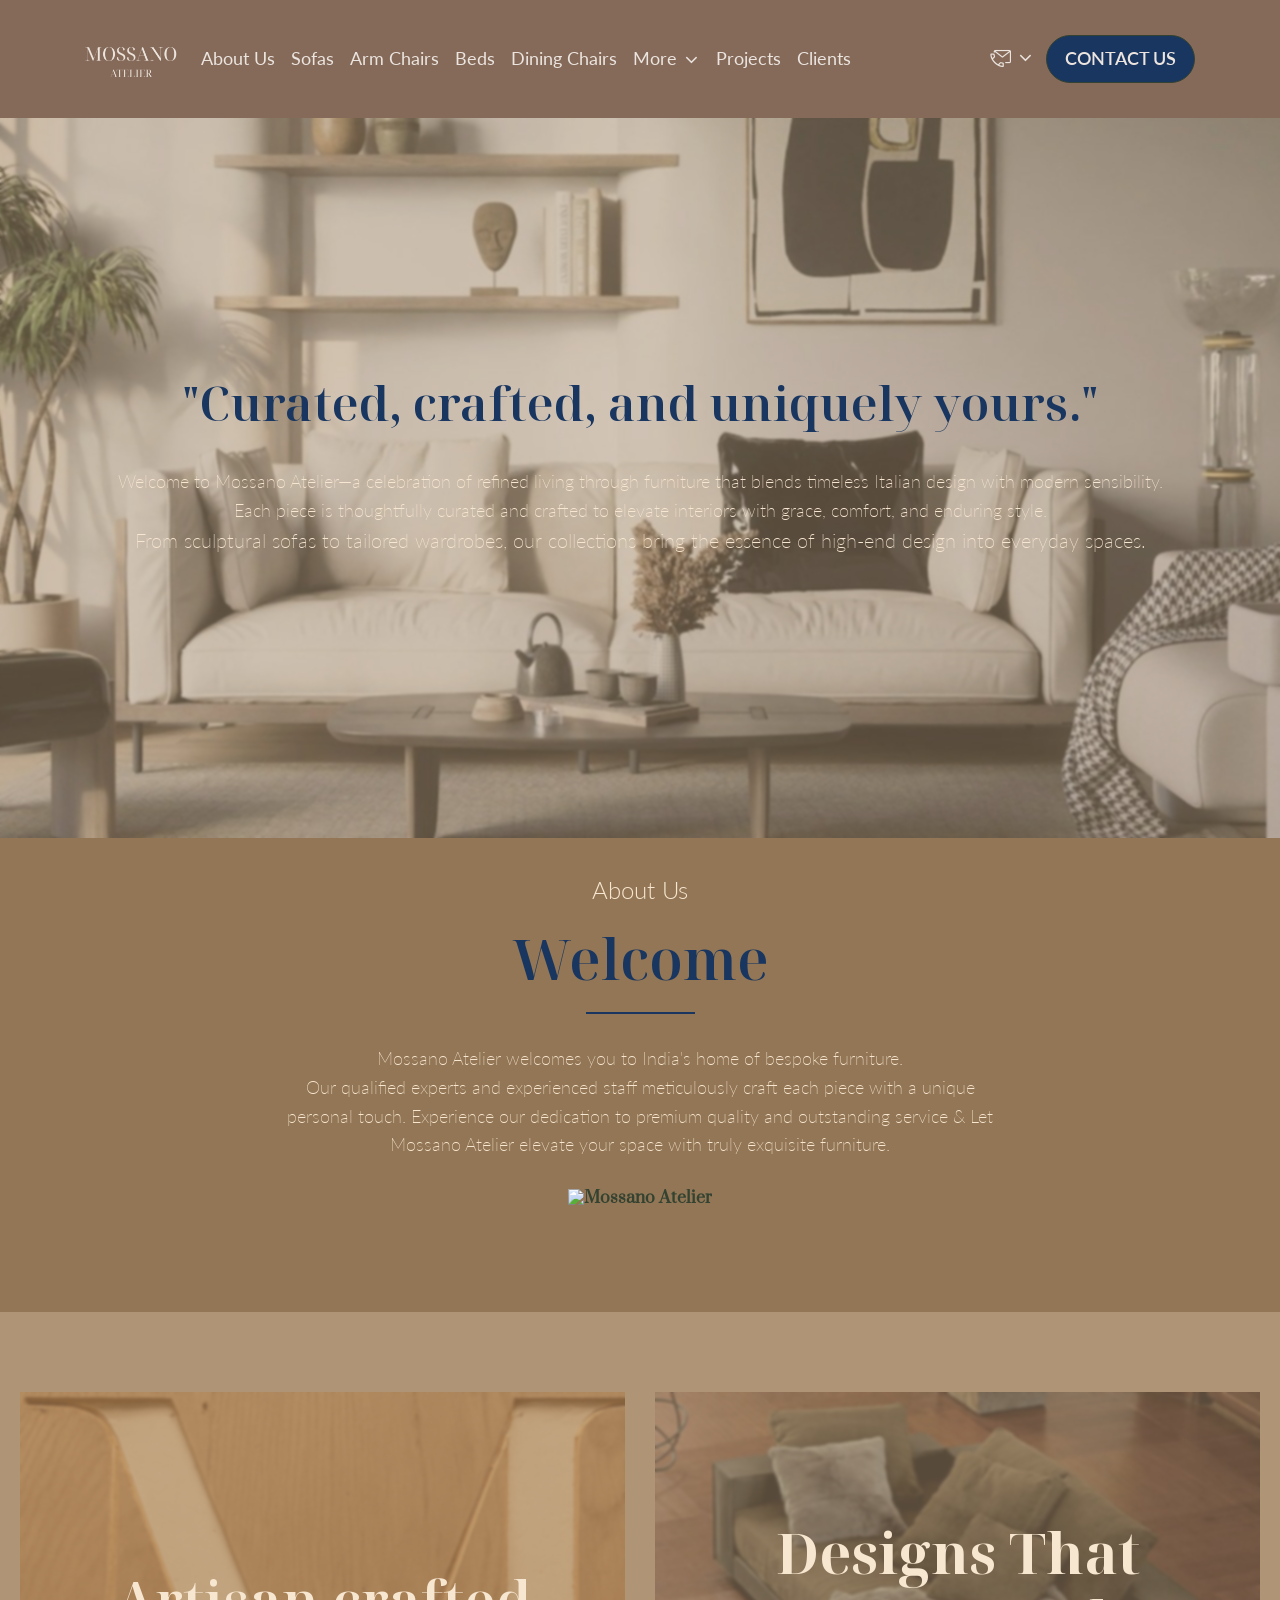
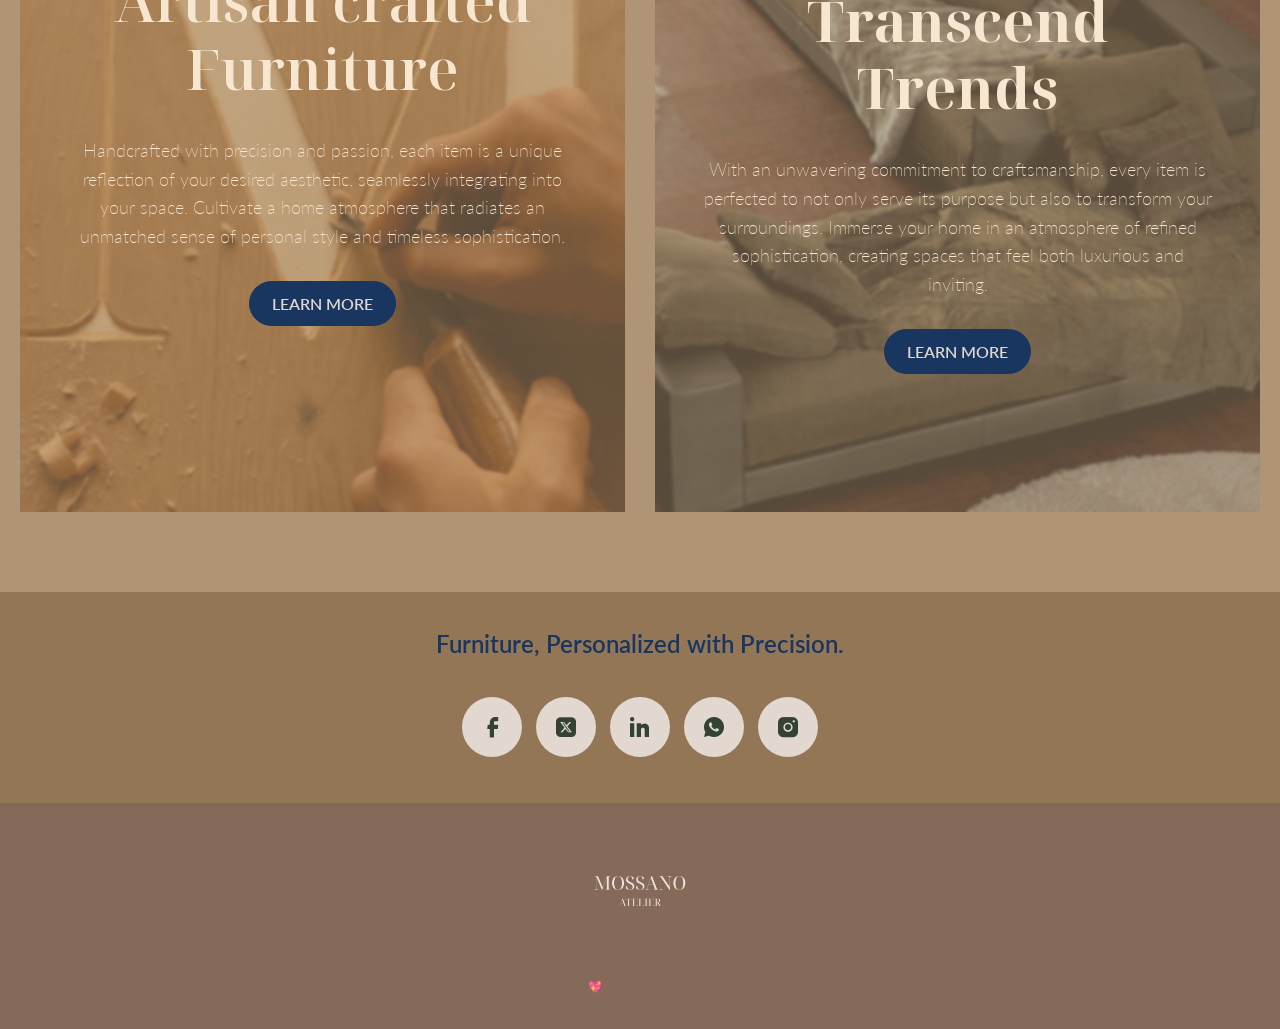
==== index.html @ 557a449b "first commit" ====
<!DOCTYPE html>
<html lang="en" class="kmb-nuxt-site-html kmb-site-html"><head><meta charset="utf-8"><meta name="viewport" content="width=device-width, initial-scale=1"><title>Home</title><link rel="preconnect" href="https://fonts.googleapis.com"><link rel="preconnect" href="https://fonts.gstatic.com" crossorigin=""><link rel="stylesheet" href="https://fonts.googleapis.com/css2?family=Prata&display=swap"><link rel="stylesheet" href="https://fonts.googleapis.com/css2?family=Lato:ital,wght@0,300;0,400;0,700;1,300;1,400;1,700&display=swap"><link rel="stylesheet" href="https://fonts.googleapis.com/css2?family=Noto+Serif+Display:wght@100;200;300;400;500;600;700;800;900&display=swap"><link rel="stylesheet" href="https://fonts.googleapis.com/css2?family=Shippori+Mincho:wght@400;500;600;700;800&display=swap"><style type="text/css" id="site-root-css">:root{
--bodyBg: #AF9475;
--bodyColor: #334231;
--bodyFontFamily: 'Lato', sans-serif;
--bodyFontSize: 16px;
--bodyFontWeight: 600;
--bodyFontStyle: normal;
--bodyLineHeight: 1.2;
--bodyTextTransform: inherit;
--bodyTextLetterSpacing: inherit;
--primaryFont: 'Prata', serif;
--secondaryFont: 'Lato', sans-serif;
--NotoSerifDisplay: 'Noto Serif Display', serif;;
--ShipporiMincho: 'Shippori Mincho', serif;;--pageContainer: 1150px;
--primaryColor: #AF9475;
--secondaryColor: #AF9475;
--accentColor: #334231;
--mutedColor: #334231;
--fifthColor: #C5AA8B;
--sixthColor: #F9FCFF;
--seventhColor: #213D53;
--whiteColor: #ffffff;
--blackColor: #000000;
--transparentColor: transparent;
--primaryBorder: 1px solid #AF9475;
--secondaryBorder: 1px solid #AF9475;
--accentBorder: 1px solid #334231;
--borderRadius: 0;
--headerBg: #856a59ff;
--headerColor: #ebe4dfff;
--headerHoverColor: #ebe4dfff;
--headerActiveColor: #3a4d63ff;
--headerFontFamily: 'Lato', sans-serif;
--headerFontSize: 18px;
--headerFontWeight: 400;
--headerFontStyle: normal;
--headerLineHeight: 1.2;
--headerTextTransform: inherit;
--headerStickyBg: #AF9475;
--headerStickyColor: #334231;
--headerStickyOpacityPercentage: 0;
--headerStickyBlur: 0;
--backToTopColor: #AF9475;
--backToTopBg: #334231;
--backToTopBorderColor: #334231;
--footerBg: #856a59ff;
--footerColor: #856a59ff;
--footerFontFamily: 'Lato', sans-serif;
--footerFontSize: 16px;
--footerFontWeight: 400;
--footerFontStyle: normal;
--footerLineHeight: 1.2;
--footerTextTransform: inherit;
--headlineH1Color: #334231;
--headlineH1FontFamily: 'Prata', serif;
--headlineH1FontSize: 56px;
--headlineH1FontWeight: 600;
--headlineH1FontStyle: normal;
--headlineH1LineHeight: 1.2;
--headlineH1TextTransform: inherit;
--headlineH1TextDecoration: inherit;
--headlineH1LineVisible: block;
--headlineH1LineBg: #334231;
--headlineH2Color: #334231;
--headlineH2FontFamily: 'Prata', serif;
--headlineH2FontSize: 40px;
--headlineH2FontWeight: 600;
--headlineH2FontStyle: normal;
--headlineH2LineHeight: 1.2;
--headlineH2TextTransform: inherit;
--headlineH2TextDecoration: inherit;
--subTitleH3Color: #334231;
--subTitleH3FontFamily: 'Lato', sans-serif;
--subTitleH3FontSize: 24px;
--subTitleH3FontWeight: 300;
--subTitleH3FontStyle: normal;
--subTitleH3LineHeight: 1.2;
--subTitleH3TextTransform: capitalize;
--subTitleH3TextDecoration: inherit;
--subTitleH4Color: #334231;
--subTitleH4FontFamily: 'Lato', sans-serif;
--subTitleH4FontSize: 24px;
--subTitleH4FontWeight: 600;
--subTitleH4FontStyle: normal;
--subTitleH4LineHeight: 1.2;
--subTitleH4TextTransform: inherit;
--subTitleH4TextDecoration: inherit;
--bodyText1Color: #334231;
--bodyText1FontFamily: 'Lato', sans-serif;
--bodyText1FontSize: 20px;
--bodyText1FontWeight: 400;
--bodyText1FontStyle: normal;
--bodyText1LineHeight: 1.6;
--bodyText1TextTransform: inherit;
--bodyText1TextDecoration: inherit;
--bodyText2Color: #334231;
--bodyText2FontFamily: 'Lato', sans-serif;
--bodyText2FontSize: 18px;
--bodyText2FontWeight: 200;
--bodyText2FontStyle: normal;
--bodyText2LineHeight: 1.6;
--bodyText2TextTransform: inherit;
--bodyText2TextDecoration: inherit;
--bodyText3Color: #334231;
--bodyText3FontFamily: 'Lato', sans-serif;
--bodyText3FontSize: 16px;
--bodyText3FontWeight: 200;
--bodyText3FontStyle: normal;
--bodyText3LineHeight: 1.6;
--bodyText3TextTransform: inherit;
--bodyText3TextDecoration: inherit;
--overline1Color: #334231;
--overline1FontFamily: 'Lato', sans-serif;
--overline1FontSize: 16px;
--overline1FontWeight: 600;
--overline1FontStyle: normal;
--overline1LineHeight: 1.2;
--overline1TextTransform: uppercase;
--overline1TextDecoration: inherit;
--overline2Color: #334231;
--overline2FontFamily: 'Lato', sans-serif;
--overline2FontSize: 14px;
--overline2FontWeight: 700;
--overline2FontStyle: normal;
--overline2LineHeight: 1.2;
--overline2TextTransform: uppercase;
--overline2TextDecoration: inherit;
--caption1Color: #334231;
--caption1FontFamily: 'Lato', sans-serif;
--caption1FontSize: 18px;
--caption1FontWeight: 700;
--caption1FontStyle: normal;
--caption1LineHeight: 1.2;
--caption1TextTransform: inherit;
--caption1TextDecoration: inherit;
--caption2Color: #334231;
--caption2FontFamily: 'Lato', sans-serif;
--caption2FontSize: 18px;
--caption2FontWeight: 400;
--caption2FontStyle: normal;
--caption2LineHeight: 1.2;
--caption2TextTransform: inherit;
--caption2TextDecoration: line-through;
--caption3Color: #334231;
--caption3FontFamily: 'Lato', sans-serif;
--caption3FontSize: 12px;
--caption3FontWeight: 400;
--caption3FontStyle: normal;
--caption3LineHeight: 1.2;
--caption3TextTransform: inherit;
--caption3TextDecoration: inherit;
--fieldLabelColor: #334231;
--fieldLabelFontFamily: 'Lato', sans-serif;
--fieldLabelFontSize: 16px;
--fieldLabelFontWeight: 600;
--fieldLabelFontStyle: normal;
--fieldLabelLineHeight: 1.2;
--fieldLabelTextTransform: inherit;
--fieldLabelTextDecoration: inherit;
--inputFieldColor: #000000;
--inputFieldBg: #ffffff;
--inputFieldBorderColor: #F9FCFF;
--inputFieldFocusBorderColor: #F9FCFF;
--inputFieldFontFamily: 'Lato', sans-serif;
--inputFieldFontSize: 16px;
--inputFieldFontWeight: 200;
--inputFieldFontStyle: normal;
--inputFieldLineHeight: 1.2;
--inputFieldTextTransform: inherit;
--inputFieldTextDecoration: inherit;
--btnFontFamily: 'Lato', sans-serif;
--btnFontSize: 18px;
--btnFontWeight: 600;
--btnFontStyle: normal;
--btnTextTransform: uppercase;
--btnTextDecoration: none;
--btnBg: #AF9475;
--btnHoverBg: #AF9475;
--btnColor: #334231;
--btnHoverColor: #334231;
--btnBorderColor: #AF9475;
--btnHoverBorderColor: #AF9475;
--btnBorderRadius: 30px;
--btnBorderWidth: 1px;
--btnBorderStyle: solid;
--btnPrimaryBg: #334231;
--btnPrimaryHoverBg: #334231;
--btnPrimaryColor: #AF9475;
--btnPrimaryHoverColor: #AF9475;
--btnPrimaryBorderColor: #334231;
--btnPrimaryHoverBorderColor: #334231;
--btnPrimaryDisabledBg: #334231;
--btnPrimaryDisabledColor: #334231;
--btnSecondaryBg: #AF9475;
--btnSecondaryHoverBg: #AF9475;
--btnSecondaryColor: #334231;
--btnSecondaryHoverColor: #AF9475;
--btnSecondaryBorderColor: #334231;
--btnSecondaryHoverBorderColor: #334231;
--btnLinkColor: #334231;
--btnLinkHoverColor: #334231;
--btnLinkTextDecoration: underline;
--btnLinkLabelIcon: "e91f";
--imageBorderRadius: 0px;
--gridItemBorderRadius: 0px;
--accordionBg: #AF9475;
--accordionColor: #334231;
--accordionBorderColor: #AF9475;
--accordionHeadBg: #AF9475;
--accordionHeadColor: #334231;
--miniBannerBg: #C5AA8B;
--miniBannerBorderColor: #C5AA8B;
--cardsBg: #C5AA8B;
--cardsBorderColor: #C5AA8B;
--tabBg: #C5AA8B;
--tabColor: #334231;
--tabHoverBg: #334231;
--tabHoverColor: #AF9475;
--tabActiveBg: #334231;
--tabActiveColor: #AF9475;
--tabFontFamily: 'Lato', sans-serif;
--tabFontSize: 16px;
--tabFontWeight: 400;
--tabActiveFontWeight: 400;
--tabFontStyle: normal;
--tabTextTransform: inherit;
--tabTextDecoration: inherit;
--overlayBg: rgba(175,148,117, 0.5);
--overlayColor: #334231;
--imageBackdropFilter: 1px;
--sliderNavColor: #ffffff;
--sliderNavBg: #334231;
--sliderIndicatorsBg: #334231;
--sliderIndicatorsColor: #AF9475;
--widgetTintBackgroundColor: #927655;
--storeBodyBg: #ffffff;
--storeBodyColor: #000000;
--storeBtnPrimaryBg: #000000;
--storeBtnPrimaryHoverBg: #000000;
--storeBtnPrimaryColor: #ffffff;
--storeBtnPrimaryHoverColor: #ffffff;
--storeBtnPrimaryBorderColor: #000000;
--storeBtnPrimaryHoverBorderColor: #000000;
--storeBtnPrimaryDisabledBg: #AF9475;
--storeBtnPrimaryDisabledColor: #334231;
--storeBtnSecondaryBg: #ffffff;
--storeBtnSecondaryHoverBg: #ffffff;
--storeBtnSecondaryColor: #000000;
--storeBtnSecondaryHoverColor: #000000;
--storeBtnSecondaryBorderColor: #000000;
--storeBtnSecondaryHoverBorderColor: #000000;
--storeBtnSecondaryDisabledBg: #ffffff;
--storeBtnSecondaryDisabledColor: #334231;
--blogBodyBg: #ffffff;
--blogBodyColor: #000000;
--blogBtnPrimaryBg: #000000;
--blogBtnPrimaryHoverBg: #000000;
--blogBtnPrimaryColor: #ffffff;
--blogBtnPrimaryHoverColor: #ffffff;
--blogBtnPrimaryBorderColor: #000000;
--blogBtnPrimaryHoverBorderColor: #000000;
--blogBtnPrimaryDisabledBg: #AF9475;
--blogBtnPrimaryDisabledColor: #334231;
--blogBtnSecondaryBg: #ffffff;
--blogBtnSecondaryHoverBg: #ffffff;
--blogBtnSecondaryColor: #000000;
--blogBtnSecondaryHoverColor: #000000;
--blogBtnSecondaryBorderColor: #000000;
--blogBtnSecondaryHoverBorderColor: #000000;
--blogBtnSecondaryDisabledBg: #ffffff;
--blogBtnSecondaryDisabledColor: #334231;
--headerBorderRadius: 0px;
--headerPaddingTop: 14px;
--headerPaddingBottom: 14px;
--headerShadowX: 0px;
--headerShadowY: 0px;
--headerShadowBlur: 0px;
--headerShadowColor: transparent;
--headerBorderTop: 0px;
--headerBorderBottom: 0px;
--headerBorderLeft: 0px;
--headerBorderRight: 0px;
--headerBorderColor: transparent;
--tableRowBg: #AF9475;
--tableOddRowBg: #856a59ff;
}</style><link rel="stylesheet" href="assets/css/style.css"><link rel="preload" as="style" href="https://fonts.googleapis.com/css2?family=Prata&display=swap"><link rel="preload" as="style" href="https://fonts.googleapis.com/css2?family=Lato:ital,wght@0,300;0,400;0,700;1,300;1,400;1,700&display=swap"><link rel="preload" as="style" href="https://fonts.googleapis.com/css2?family=Noto+Serif+Display:wght@100;200;300;400;500;600;700;800;900&display=swap"><link rel="preload" as="style" href="https://fonts.googleapis.com/css2?family=Shippori+Mincho:wght@400;500;600;700;800&display=swap"><link rel="prefetch" as="image" type="image/svg+xml" href="/_nuxt/kmb-site-icons.CvUmEJwD.svg"><meta name="description" content="Site description"><link rel="canonical" href="https://mossanoatelier.com"><link rel="icon" type="image/svg+xml" href="assets/images/Screenshot_2025-07-23_at_2.00.58_PM_343f9.png"><script type="application/ld+json" data-hid="home-jsonld">{"@context":"https://schema.org","@type":"LocalBusiness","name":"Mossano Atelier ","url":"https://mossanoatelier.com","logo":"https://mossanoatelier.com/img/x-176/y-207/w-729/h-713/u/100747/468740/Mossano_Marmo_&_Atelier_Logo_1_2db91.png","address":{"@type":"PostalAddress","streetAddress":"India"},"contactPoint":{"@type":"ContactPoint","telephone":"+91 961-917-6132"}}</script><meta property="og:type" content="website"><meta property="og:title" content="Home"><meta property="og:locale" content="en_Us"><meta property="og:url" content="https://mossanoatelier.com"><meta property="og:image" content="/img/x-0/y-0/w-926/h-926/ww-128/wh-128/q-100/f-webp/fitp-centre/u/100747/468740/Screenshot_2025-07-23_at_2.00.58_PM_343f9.png"><meta property="og:image:width" content="165"><meta property="og:image:height" content="90"><meta name="twitter:card" content="website"><meta name="twitter:title" content="Home"><meta name="twitter:url" content="https://mossanoatelier.com"><meta name="twitter:image" content="/img/x-0/y-0/w-926/h-926/ww-128/wh-128/q-100/f-webp/fitp-centre/u/100747/468740/Screenshot_2025-07-23_at_2.00.58_PM_343f9.png"><meta name="theme-color" content="#AF9475"></head><body class="kmb-site-body kmb-template-default kmb-site-default-language-en-us kmb-site-image-filter-id-1 kmb-site-image-filter-name-normal kmb-site-page-animation" id="kmb-site-layout"><div id="__nuxt"><!--[--><header id="kmb-header" style="--header-overlap-top:0px;--kmb-menu-extras-width:206px;" class="kmb-site-header kmb-horizontal-header-menu kmb-header-align-left kmb-horizontal-left-header-menu kmb-horizontal-header-align-left-menu kmb-site-header-structure-type-v1 kmb-site-header-container-wide kmb-site-header-has-menu-extras kmb-site-header-menu-extras-has-button kmb-site-header-menu-extras-has-contacts kmb-site-header-hidden-menu-extras"><div id="kmb-site-header-container" class="kmb-site-header-container kmb-widget-container"><div class="kmb-header-row kmb-header-text"><div class="kmb-site-logo kmb-site-header-logo"><a aria-current="page" href="index.html" class="router-link-active router-link-exact-active kmb-logo-link kmb-logo-type-1 kmb-logo-shape-type-rectangular kmb-logo-size-type-large kmb-header-logo-link"><img src="assets/images/Mossano_Marmo___Atelier_Logo_1_2db91.png" class="kmb-site-logo-img kmb-widget-image-item-no-rounded" alt="Mossano Atelier "></a></div><div class="kmb-header-menu kmb-horizontal-menu kmb-header-text kmb-site-default-dir flex flex-1 kmb-header-align-left-menu justify-start kmb-dropdown-menu"><button class="kmb-navbar-toggles" type="button" aria-label="toggle"><span class="kmb-nav-icons"></span></button><!----><div class="kmb-horizontal-menu-navbar-collapse"><nav class="kmb-horizontal-navbar-collapse-menu flex"><ul class="kmb-main-menu kmb-main-xl-menu"><!--[--><li class="kmb-menu-item kmb-menu-item-level-0 kmb-menu-item-type-page kmb-menu-page-id-2638519" data-menu-item-key="1242448835318160"><a href="about-us.html" class="kmb-menu-item-link">About Us</a><!----></li><!----><!----><li class="kmb-menu-item kmb-menu-item-level-0 kmb-menu-item-type-page kmb-menu-page-id-2638522" data-menu-item-key="2471586197523045"><a href="dining-table.html" class="kmb-menu-item-link">Sofas</a><!----></li><li class="kmb-menu-item kmb-menu-item-level-0 kmb-menu-item-type-page kmb-menu-page-id-2638536" data-menu-item-key="8900815882159508"><a href="arm-chairs.html" class="kmb-menu-item-link">Arm Chairs</a><!----></li><li class="kmb-menu-item kmb-menu-item-level-0 kmb-menu-item-type-page kmb-menu-page-id-2638537" data-menu-item-key="1600323925108024"><a href="beds.html" class="kmb-menu-item-link">Beds</a><!----></li><li class="kmb-menu-item kmb-menu-item-level-0 kmb-menu-item-type-page kmb-menu-page-id-2638660" data-menu-item-key="2696310559050517"><a href="dining-table-1.html" class="kmb-menu-item-link">Dining Chairs</a><!----></li><li class="kmb-menu-item kmb-menu-item-level-0 kmb-menu-item-type-page kmb-menu-page-id kmb-menu-item-has-children" data-menu-item-key="520892729471840"><span class="kmb-menu-item-more cursor-pointer whitespace-no-wrap">More</span><!--[--><span class="kmb-menu-item-sub-menu-arrow kmb-site-icon-angle-down inline-block"></span><ul class="kmb-sub-menu kmb-sub-menu-level-1"><!--[--><li class="kmb-menu-item kmb-menu-item-level-1 kmb-menu-item-type-page kmb-menu-page-id-2646318" data-menu-item-key="8353957707500222"><a href="wallpanels.html" class="kmb-menu-item-link">Wall Panels</a><!----></li><li class="kmb-menu-item kmb-menu-item-level-1 kmb-menu-item-type-page kmb-menu-page-id-2638892" data-menu-item-key="3610172419928674"><a href="wardrobe.html" class="kmb-menu-item-link">Wardrobe</a><!----></li><li class="kmb-menu-item kmb-menu-item-level-1 kmb-menu-item-type-page kmb-menu-page-id-2642916" data-menu-item-key="3856075728182575"><a href="kitchen.html" class="kmb-menu-item-link">Kitchen</a><!----></li><!--]--></ul><!--]--></li><li class="kmb-menu-item kmb-menu-item-level-0 kmb-menu-item-type-page kmb-menu-page-id-2653439" data-menu-item-key="103026050812581"><a href="projects.html" class="kmb-menu-item-link">Projects</a><!----></li><li class="kmb-menu-item kmb-menu-item-level-0 kmb-menu-item-type-page kmb-menu-page-id-2656964" data-menu-item-key="1623471942234062"><a href="our-team.html" class="kmb-menu-item-link">Clients</a><!----></li><!--]--><!----></ul></nav></div></div><div class="kmb-header-menu-extras kmb-header-main-menu-extras"><ul class="kmb-site-header-menu-extras kmb-menu-extras"><!----><!----><!----><li class="kmb-extras-item kmb-extras-item-has-sub-menu kmb-extras-contact-item"><span class="kmb-extras-item-icon kmb-extras-contact-item-icon"><i class="kmb-site-icon-contacts"></i><i class="kmb-site-icon-angle-down inline-block ml-2"></i></span><ul class="kmb-extras-item-menu kmb-extras-contacts-list kmb-site-default-dir"><!--[--><li class="kmb-extras-contacts-list-item kmb-extras-contacts-list-phones-item flex mb-6"><span class="kmb-extras-inner-contact-item-icon"><i class="kmb-site-icon-phone-o"></i></span><ul class="kmb-extras-inner-conatcts-list kmb-extras-phones-list mx-2"><!--[--><li class="kmb-extras-inner-contact-item kmb-phone-item mb-4"><a href="tel:+91 961-917-6132" class="kmb-extras-item-value inline-block">+91 961-917-6132</a><!----></li><!--]--></ul></li><li class="kmb-extras-contacts-list-item kmb-extras-contacts-list-emails-item flex mb-6"><span class="kmb-extras-inner-contact-item-icon"><i class="kmb-site-icon-email-o"></i></span><ul class="kmb-extras-inner-conatcts-list kmb-extras-emails-list mx-2"><!--[--><li class="kmb-extras-inner-contact-item kmb-phone-item mb-4"><a href="/cdn-cgi/l/email-protection#264f484049664b49555547484941544953560845494b" class="kmb-extras-item-value inline-block"><span class="__cf_email__" data-cfemail="573e393138173a38242436393830253822277934383a">[email&#160;protected]</span></a><!----></li><!----><!--]--></ul></li><!----><!--]--></ul></li><li class="kmb-extras-item kmb-extras-button-item"><a href="#" class="kmb-widget-btn kmb-widget-primary-btn kmb-header-extras-btn kmb-header-extras-contacts-btn" style="--custom-btn-color:#ebe4dfff;--custom-btn-background:#193660ff;"><!--[--><!----><!----><span class="kmb-widget-btn-label">Contact us</span><!----><!--]--></a></li></ul></div></div></div></header><main id="main-content" class="kmb-site-page"><!--[--><!--[--><div></div><!--[--><!--nuxt-delay-hydration-component--><!--[--><div class="kmb-site-page-content kmb-site-page-id-2638518 kmb-site-page-type-id-1 kmb-site-page-type-home" data-page-template-type="1" data-testid="page-template-type-1"><!--[--><div class="kmb-page-widget kmb-site-widget-has-background-color kmb-site-widget-has-secondary-bg banner banner-type-t1 banner-t1-v1" style="padding-top:0px;padding-bottom:0px;--widget-bg:#856a59ff;--widget-secondary-bg:#C5AA8B;background:linear-gradient(#856a59ff), #FFFFFF;" id="BannerSettingsT1V1_15953268295941"><!----><!--[--><div class="kmb-widget-container-fluid"><div class="kmb-widget-content text-center"><div class="kmb-widget-bg-image-item kmb-parallax-wrapper relative kmb-widget-banner-item kmb-widget-hidden-bg-image kmb-widget-bg-image-with-overlay kmb-widget-bg-image-with-blur bg-center w-full kmb-widget-bg-image-group-with-bg-overlay" style="min-height:720px;"><div class="kmb-widget-bg-image" data-height="720"><img data-nuxt-img="" srcset="assets/images/cmhstev2o8bhbsn4y09o6ip7g_cdf84.jpg 1x" onerror="this.setAttribute('data-error', 1)" alt="Mossano Atelier " loading="lazy" style="transform:translate3d(0, 0%, 0) scale(1.2 );will-change:transform;" class="kmb-bg-widget-image-item kmb-widget-bg-parallax-image" data-width="1900" data-height="720" src="assets/images/cmhstev2o8bhbsn4y09o6ip7g_cdf84.jpg"></div><div class="kmb-widget-bg-image-content"><!--[--><div class="kmb-widget-overlay kmb-widget-bg-image-overlay-content"><div class="kmb-widget-overlay-content flex items-center"><!--[--><!--[--><div class="kmb-widget-container kmb-banner-widget-item-container"><div class="kmb-widget-banner-content kmb-widget-banner-content-bg py-6 md_py-10 md_px-6 w-full relative z-10"><div class="kmb-widget-aligment-wrap"><!--[--><!--[--><h1 class="kmb-widget-rich-text kmb-widget-title kmb-widget-title-h1 kmb-widget-title-no-divider kmb-banner-title" data-max-chars="150"><span class="kmb-live-tag-label kmb-rich-text-paragraph" dir=""><span class="kmb-color-tag-label kmb-rich-text" style="color: #193660; font-size: 48px; font-family: var(--NotoSerifDisplay)" data-text-size="48px" data-text-family="var(--NotoSerifDisplay)">"Curated, crafted, and uniquely yours."</span></span></h1><div class="kmb-widget-rich-text kmb-widget-description kmb-widget-text-body2 kmb-banner-description" data-max-chars="1200"><p class="kmb-live-tag-label kmb-rich-text-paragraph" dir=""><span class="kmb-color-tag-label" style="color: #F7E6D0">Welcome to Mossano Atelier—a celebration of refined living through furniture that blends timeless Italian design with modern sensibility. Each piece is thoughtfully curated and crafted to elevate interiors with grace, comfort, and enduring style.</span></p><p class="kmb-live-tag-label kmb-rich-text-paragraph" dir=""><span class="kmb-color-tag-label kmb-rich-text" style="color: #F7E6D0; font-size: 20px" data-text-size="20px">From sculptural sofas to tailored wardrobes, our collections bring the essence of high-end design into everyday spaces.</span></p></div><!----><!--]--><!--]--></div></div></div><!--]--><!--]--></div></div><!--]--></div></div></div></div><!--]--></div><div class="kmb-page-widget kmb-site-widget-has-color kmb-site-widget-has-background-color kmb-site-widget-has-secondary-bg about-us about-us-t1 about-us-t1-v12" style="padding-top:38px;padding-bottom:38px;--widget-bg:#856a59ff;--widget-title-color:#193660ff;--widget-description-color:#193660ff;--widget-sub-title-color:#193660ff;--widget-divider-color:#193660ff;--widget-secondary-bg:#C5AA8B;background:linear-gradient(#856a59ff), #FFFFFF;" id="AboutUsSettingsT1V12_3919245370011"><!----><!--[--><div class="relative kmb-widget-container"><!--[--><div class="kmb-widget-content"><div class="kmb-md-widget-container kmb-sm-widget-col-group"><div class="kmb-widget-aligment-wrap kmb-widget-center-aligment kmb-widget-default-info"><!--[--><!--[--><div class="kmb-widget-titles-info kmb-widget-lg-divider text-center"><h3 class="kmb-widget-rich-text kmb-widget-sub-title" data-max-chars="150"><span class="kmb-live-tag-label kmb-rich-text-paragraph" dir=""><span class="kmb-color-tag-label kmb-rich-text" style="color: rgb(247, 230, 208); font-family: var(--secondaryFont)" data-text-family="var(--secondaryFont)">About us</span></span></h3><h2 class="kmb-widget-rich-text kmb-widget-title kmb-widget-title-h1" data-max-chars="150"><span class="kmb-live-tag-label kmb-rich-text-paragraph" dir=""><span class="kmb-color-tag-label kmb-rich-text" style="color: #193660; font-family: var(--NotoSerifDisplay)" data-text-family="var(--NotoSerifDisplay)">Welcome</span></span></h2><div class="kmb-widget-rich-text kmb-widget-description kmb-widget-text-body2 text-center" data-max-chars="2000"><p class="kmb-live-tag-label kmb-rich-text-paragraph" dir=""><span class="kmb-color-tag-label kmb-rich-text" style="color: rgb(247, 230, 208); font-family: var(--Lato)" data-text-family="var(--Lato)">Mossano Atelier welcomes you to India's home of bespoke furniture.</span></p><p class="kmb-live-tag-label kmb-rich-text-paragraph" dir=""><span class="kmb-color-tag-label kmb-rich-text" style="color: rgb(247, 230, 208); font-family: var(--Lato)" data-text-family="var(--Lato)">Our qualified experts and experienced staff meticulously craft each piece with a unique personal touch. Experience our dedication to premium quality and outstanding service &amp; Let Mossano Atelier elevate your space with truly exquisite furniture.</span></p></div></div><!----><!--]--><!--]--></div></div><div class="w-full flex justify-center kmb-widget-col-group"><div data-width="1110" class="kmb-widget-image kmb-hs-image-h-auto kmb-hs-image-center"><img width="1110" height="421" data-nuxt-img="" onerror="this.setAttribute('data-error', 1)" loading="lazy" alt="Mossano Atelier " data-width="1110" data-height="421" class="kmb-widget-image-item kmb-widget-type-image" style="max-width:1110px;max-height:421px;" src="https://mossanoatelier.com/img/x--1/y-265/w-1913/h-725/ww-1110/wh-421/q-100/f-webp/fitp-centre/u/100747/468740/Roster.ZAR_pdf_2cb81.png"></div></div><!----></div><!--]--></div><!--]--></div><div class="kmb-page-widget kmb-site-widget-has-color kmb-site-widget-has-background-color kmb-site-widget-has-secondary-bg banner banner-t2 banner-t2-v16" style="padding-top:0px;padding-bottom:0px;--widget-bg:#856a59ff;--widget-title-color:#193660ff;--widget-description-color:#193660ff;--widget-sub-title-color:#193660ff;--widget-divider-color:#193660ff;--widget-secondary-bg:#C5AA8B;background:linear-gradient(#856a59ff), #FFFFFF;" id="BannerSettingsT2V16_6179095460471"><!----><!--[--><div class="relative kmb-widget-container-fluid kmb-widget-container-fluid-frame"><!--[--><div class="kmb-widget-content kmb-widget-full-content-center text-center md_py-20 py-8"><div class="kmb-widget-row"><!--[--><div class="md_w-1-2 w-full kmb-widget-col"><div class="kmb-widget-bg-image-item kmb-widget-hidden-bg-image kmb-widget-bg-image-with-overlay kmb-widget-bg-image-with-blur kmb-widget-image-item-default-rounded kmb-widget-banner-item kmb-widget-bg-image-group-with-bg-overlay h-full"><div class="kmb-widget-bg-image-content"><div class="kmb-widget-bg-image" style="background-image:url(&quot;assets/images/ChatGPT_Image_Jul_23__2025__02_31_59_PM_8a422.png&quot;);min-height:720px;" data-height="720"><!--[--><div class="kmb-widget-overlay kmb-widget-bg-image-overlay-content"><div class="kmb-widget-overlay-content flex items-center"><!--[--><!--[--><div class="kmb-widget-banner-content-item kmb-banner-widget-item-container flex items-center flex-wrap flex-col justify-center bg-center w-full"><div class="kmb-md-widget-container"><div class="kmb-widget-banner-content kmb-widget-banner-content-bg py-6 md_py-10 md_px-6 w-full relative z-10"><div class="kmb-widget-aligment-wrap"><!--[--><!--[--><h2 class="kmb-widget-rich-text kmb-widget-title kmb-widget-title-h1 kmb-widget-title-no-divider kmb-banner-title" data-max-chars="150"><span class="kmb-live-tag-label kmb-rich-text-paragraph" dir=""><span class="kmb-color-tag-label kmb-rich-text" style="color: rgb(247, 230, 208); font-family: var(--NotoSerifDisplay)" data-text-family="var(--NotoSerifDisplay)">Artisan crafted Furniture</span></span></h2><div class="kmb-widget-rich-text kmb-widget-description kmb-widget-text-body2 kmb-banner-description" data-max-chars="1200"><p class="kmb-live-tag-label kmb-rich-text-paragraph" dir=""><span class="kmb-color-tag-label" style="color: #F7E6D0">Handcrafted with precision and passion, each item is a unique reflection of your desired aesthetic, seamlessly integrating into your space. Cultivate a home atmosphere that radiates an unmatched sense of personal style and timeless sophistication.</span></p></div><div class="kmb-widget-btn-group kmb-widget-btn-group-center"><!--[--><!--[--><a href="d-AboutUs.html" class="kmb-widget-btn kmb-widget-primary-btn" style="--custom-btn-border-color:#193660ff;--custom-btn-color:#e2d8d0ff;--custom-hover-btn-border-color:#193660ff;--custom-hover-btn-background:#193660ff;--custom-btn-background:#193660ff;"><!--[--><!----><!----><span class="kmb-widget-btn-label">Learn More</span><!----><!--]--></a><!----><!--]--><!--]--></div><!--]--><!--]--></div></div></div></div><!--]--><!--]--></div></div><!--]--></div></div></div></div><div class="md_w-1-2 w-full kmb-widget-col"><div class="kmb-widget-bg-image-item kmb-widget-hidden-bg-image kmb-widget-bg-image-with-overlay kmb-widget-bg-image-with-blur kmb-widget-image-item-default-rounded kmb-widget-banner-item kmb-widget-bg-image-group-with-bg-overlay h-full"><div class="kmb-widget-bg-image-content"><div class="kmb-widget-bg-image" style="background-image:url(&quot;assets/images/you-and-me_e860b.jpg&quot;);min-height:720px;" data-height="720"><!--[--><div class="kmb-widget-overlay kmb-widget-bg-image-overlay-content"><div class="kmb-widget-overlay-content flex items-center"><!--[--><!--[--><div class="kmb-widget-banner-content-item kmb-banner-widget-item-container flex items-center flex-wrap flex-col justify-center bg-center w-full"><div class="kmb-md-widget-container"><div class="kmb-widget-banner-content kmb-widget-banner-content-bg py-6 md_py-10 md_px-6 w-full relative z-10"><div class="kmb-widget-aligment-wrap"><!--[--><!--[--><h2 class="kmb-widget-rich-text kmb-widget-title kmb-widget-title-h1 kmb-widget-title-no-divider kmb-banner-title" data-max-chars="150"><span class="kmb-live-tag-label kmb-rich-text-paragraph" dir=""><span class="kmb-color-tag-label kmb-rich-text" style="color: #F7E6D0; font-family: var(--NotoSerifDisplay)" data-text-family="var(--NotoSerifDisplay)"><strong>Designs That Transcend Trends</strong></span></span></h2><div class="kmb-widget-rich-text kmb-widget-description kmb-widget-text-body2 kmb-banner-description" data-max-chars="1200"><p class="kmb-live-tag-label kmb-rich-text-paragraph" dir=""><span class="kmb-color-tag-label" style="color: #F7E6D0">With an unwavering commitment to craftsmanship, every item is perfected to not only serve its purpose but also to transform your surroundings. Immerse your home in an atmosphere of refined sophistication, creating spaces that feel both luxurious and inviting.</span></p></div><div class="kmb-widget-btn-group kmb-widget-btn-group-center"><!--[--><!--[--><a href="d-AboutUs.html" class="kmb-widget-btn kmb-widget-primary-btn" style="--custom-btn-border-color:#193660ff;--custom-btn-color:#e2d8d0ff;--custom-hover-btn-border-color:#193660ff;--custom-hover-btn-background:#193660ff;--custom-btn-background:#193660ff;"><!--[--><!----><!----><span class="kmb-widget-btn-label">Learn More</span><!----><!--]--></a><!----><!--]--><!--]--></div><!--]--><!--]--></div></div></div></div><!--]--><!--]--></div></div><!--]--></div></div></div></div><!--]--></div></div><!--]--></div><!--]--></div><div class="kmb-page-widget kmb-site-widget-has-color kmb-site-widget-has-background-color kmb-site-widget-has-secondary-bg banner banner-t8 banner-t8-v2" style="padding-top:38px;padding-bottom:38px;--widget-bg:#856a59ff;--widget-title-color:#193660ff;--widget-description-color:#193660ff;--widget-sub-title-color:#193660ff;--widget-divider-color:#193660ff;--widget-secondary-bg:#e2d8d0ff;background:linear-gradient(#856a59ff), #FFFFFF;" id="BannerSettingsT8V2_6719743457221"><!----><!--[--><div class="kmb-widget-container"><div class="kmb-widget-content"><!--[--><div class="text-center kmb-widget-col-group"><h2 class="kmb-widget-rich-text kmb-widget-title-h4" data-max-chars="150"><span class="kmb-live-tag-label kmb-rich-text-paragraph" dir=""><span class="kmb-color-tag-label" style="color: #193660">Furniture, Personalized with Precision.</span></span></h2></div><div class="text-center"><ul class="kmb-site-base-social-links kmb-banner-post-share-actions-list kmb-md-widget-row justify-center"><!--[--><li class="kmb-site-base-social-link-item kmb-md-widget-col my-2"><a href="https://facebook.com" target="_blank" title="Facebook" aria-label="Facebook" class="kmb-site-base-social-link-item-url kmb-share-icon-wrap"><i class="kmb-site-base-social-link-item-icon kmb-icon-facebook kmb-site-icon-facebook"></i><!----></a></li><li class="kmb-site-base-social-link-item kmb-md-widget-col my-2"><a href="https://x.com" target="_blank" title="X" aria-label="X" class="kmb-site-base-social-link-item-url kmb-share-icon-wrap"><i class="kmb-site-base-social-link-item-icon kmb-icon-twitter kmb-site-icon-twitter"></i><!----></a></li><li class="kmb-site-base-social-link-item kmb-md-widget-col my-2"><a href="https://linkedin.com" target="_blank" title="LinkedIn" aria-label="LinkedIn" class="kmb-site-base-social-link-item-url kmb-share-icon-wrap"><i class="kmb-site-base-social-link-item-icon kmb-icon-linkedin kmb-site-icon-linkedin"></i><!----></a></li><li class="kmb-site-base-social-link-item kmb-md-widget-col my-2"><a href="https://whatsapp.com" target="_blank" title="WhatsApp" aria-label="WhatsApp" class="kmb-site-base-social-link-item-url kmb-share-icon-wrap"><i class="kmb-site-base-social-link-item-icon kmb-icon-whatsapp kmb-site-icon-whatsapp"></i><!----></a></li><li class="kmb-site-base-social-link-item kmb-md-widget-col my-2"><a href="https://www.instagram.com/mossano.atelier?utm_source=ig_web_button_share_sheet&igsh=OHQ1MTZ5YnI5amdk" target="_blank" title="Instagram" aria-label="Instagram" class="kmb-site-base-social-link-item-url kmb-share-icon-wrap"><i class="kmb-site-base-social-link-item-icon kmb-icon-instagram kmb-site-icon-instagram"></i><!----></a></li><!--]--></ul></div><!--]--></div></div><!--]--></div><!--]--></div><!--]--><!--]--><!--]--><!--]--></main><footer class="kmb-site-footer relative kmb-footer-category-type-1 kmb-footer-variation-type-2"><div class="kmb-site-footer-content kmb-site-widget kmb-widget-text-body2"><div class="kmb-widget-container"><div class="kmb-widget-row kmb-footer-widget-row justify-between"><!--[--><div class="lg_w-1-3 md_w-1-3 sm_w-1-2 w-full kmb-widget-col kmb-footer-column kmb-footer-logo-column center"><div class="kmb-site-logo kmb-site-footer-logo footer-logo"><a aria-current="page" href="index.html" class="router-link-active router-link-exact-active kmb-logo-link kmb-logo-type-1 kmb-logo-shape-type-rectangular kmb-logo-size-type-large kmb-footer-logo-link"><img src="assets/images/Mossano_Marmo___Atelier_Logo_1_2db91.png" class="kmb-site-logo-img kmb-widget-image-item-no-rounded" alt="Mossano Atelier "></a></div><!----><!----></div><div class="kmb-footer-bottom w-full left" hascopyright="false" hassocialnetworks="false"><span class="kmb-widget-rich-text footer-copyright kmb-widget-text-caption3" data-max-chars="120">Created with 💖 by Hocoos <a href="https://hocoos.com/" target="_blank"> AI Website Builder</a></span></div><!--]--></div></div></div></footer><!----><!----><!----><!----><span></span><!----><!----><!----><!----><!--]--></div><div id="teleports"></div><script>window.__NUXT__={};window.__NUXT__.config={public:{isProduction:true,buildVersion:"4fd3919d",editorUrl:"https://magic.hocoos.com",googleMapsKey:"AIzaSyBJ7aCUI4mf_-cX0CnDkwe8vU3L_evdW9M",staticFilesUrlPrefix:"https://img1.hocoos.com",loggerTokenTtl:60,paymentStripeApiPublicKey:"pk_live_51I8jkVEbAYI9fSs2gUDGuvhsTOvzBegOWitjb2cHeHQBEKVxyYj03BxpzlZ3PRXrvWJpA1Ufa2aMdMxMUVNBL9XZ00bvVsVUOL",prometheus:{verbose:true,healthCheck:true,prometheusPath:"/metrics",healthCheckPath:"/health",disableRequestInterceptor:false},i18n:{baseUrl:"",defaultLocale:"en-us",rootRedirect:"",redirectStatusCode:302,skipSettingLocaleOnNavigate:false,locales:[{name:"English",code:"en-us",language:"en-US"},{name:"Spanish",code:"es-es",language:"es-ES"},{name:"Ukrainian",code:"uk-ua",language:"uk-UA"},{name:"Portuguese",code:"pt-pt",language:"pt-PT",iconCode:"pt"},{name:"Portuguese (Brazil)",code:"pt-br",language:"pt-BR",iconCode:"br"},{name:"Hebrew - Israel",code:"he-il",language:"he-IL",iconCode:"il",dir:"rtl"},{name:"Chinese Traditional",code:"zh-hant",language:"zh-HANT",iconCode:"zh"},{name:"Chinese Simplified",code:"zh-hans",language:"zh-HANS",iconCode:"zh"},{name:"Japanese",code:"ja-jp",language:"ja-JP",iconCode:"jp"},{name:"Korean",code:"ko-kr",language:"ko-KR",iconCode:"kr"},{name:"German",code:"de-de",language:"de-DE",iconCode:"de"},{name:"Italian",code:"it-it",language:"it-IT",iconCode:"it"},{name:"French",code:"fr-fr",language:"fr-FR",iconCode:"fr"},{name:"Polish",code:"pl-pl",language:"pl-PL",iconCode:"pl"}],detectBrowserLanguage:false,experimental:{localeDetector:"",typedPages:true,typedOptionsAndMessages:false,alternateLinkCanonicalQueries:true,devCache:false,cacheLifetime:"",stripMessagesPayload:false,preload:false,strictSeo:false,nitroContextDetection:true,httpCacheDuration:10},domainLocales:{"en-us":{domain:""},"es-es":{domain:""},"uk-ua":{domain:""},"pt-pt":{domain:""},"pt-br":{domain:""},"he-il":{domain:""},"zh-hant":{domain:""},"zh-hans":{domain:""},"ja-jp":{domain:""},"ko-kr":{domain:""},"de-de":{domain:""},"it-it":{domain:""},"fr-fr":{domain:""},"pl-pl":{domain:""}}}},app:{baseURL:"/",buildId:"a673a72b-22c0-4b3b-8269-68493ea300d7",buildAssetsDir:"/_nuxt/",cdnURL:""}}</script><script type="application/json" data-nuxt-data="nuxt-app" data-ssr="true" id="__NUXT_DATA__">[["ShallowReactive",1],{"data":2,"state":221,"once":256,"_errors":257,"serverRendered":19,"path":259,"pinia":260},["ShallowReactive",3],{"page-468740-1":4},{"id":5,"name":6,"slug":7,"widgets":8,"pageType":17,"pageTemplateType":17,"isDeleted":36,"siteId":219,"seoSettings":220},2638518,"Home","home",[9,63,105,194],{"key":10,"name":11,"type":12,"settings":13,"isEnabled":19,"isHiddenOnMobile":36,"isEnabledTextAnimation":36,"isGeneric":36},15953268295941,"Banner/t1/v1",2,{"key":14,"image":15,"title":24,"subtitle":30,"imageStyle":35,"widgetType":37,"description":38,"primaryButton":42,"widgetCategory":51,"secondaryButton":52,"widgetVariation":60,"widgetTopPadding":61,"isEnabledAnimation":19,"widgetBottomPadding":61,"widgetContainerType":50,"widgetBackgroundColor":62,"isEnabledParallaxEffect":19},6305508203391,{"key":16,"type":17,"imageUrl":18,"isEnabled":19,"description":20},4745371085641,1,"/img/x-0/y-550/w-1920/h-727/q-100/f-webp/fitp-centre/u/100747/468740/cmhstev2o8bhbsn4y09o6ip7g_cdf84.jpg",true,{"lczText":21,"maxChars":23,"isEnabled":19},{"lczKey":22},"cmcu5kz6e02076d0xxhazn0icmqlk",1200,{"tag":25,"lczText":26,"maxChars":29,"isEnabled":19},"h2",{"lczKey":27,"lczValue":28},"lcz_cmcu5kvdr6b0usn4zx6ki272j","\u003Cspan class=\"kmb-live-tag-label kmb-rich-text-paragraph\" dir=\"\" style=\"\">\u003Cspan class=\"kmb-color-tag-label kmb-rich-text\" style=\"color: #193660; font-size: 48px; font-family: var(--NotoSerifDisplay)\" data-text-size=\"48px\" data-text-family=\"var(--NotoSerifDisplay)\">\"Curated, crafted, and uniquely yours.\"\u003C/span>\u003C/span>",150,{"tag":31,"lczText":32,"maxChars":29,"isEnabled":19},"h3",{"lczKey":33,"lczValue":34},"lcz_cmcu5kvdr6b12sn4z2gpe9ndt","Crafted Exclusively for Your Home",{"isUserChange":36},false,"BannerSettingsT1",{"lczText":39,"maxChars":23,"isEnabled":19,"isTextAnimationEnabled":36},{"lczKey":40,"lczValue":41},"lcz_cmcu5kvdr6b1asn4zjanvqagz","\u003Cp class=\"kmb-live-tag-label kmb-rich-text-paragraph\" dir=\"\" style=\"\">\u003Cspan class=\"kmb-color-tag-label\" style=\"color: #F7E6D0\">Welcome to Mossano Atelier—a celebration of refined living through furniture that blends timeless Italian design with modern sensibility. Each piece is thoughtfully curated and crafted to elevate interiors with grace, comfort, and enduring style.\u003C/span>\u003C/p>\u003Cp class=\"kmb-live-tag-label kmb-rich-text-paragraph\" dir=\"\" style=\"\">\u003Cspan class=\"kmb-color-tag-label kmb-rich-text\" style=\"color: #F7E6D0; font-size: 20px\" data-text-size=\"20px\">From sculptural sofas to tailored wardrobes, our collections bring the essence of high-end design into everyday spaces.\u003C/span>\u003C/p>",{"page":43,"type":17,"style":44,"lczText":47,"urlType":17,"isEnabled":36,"labelType":17,"contactType":50,"elementType":12,"isEnabledIcon":36,"isTargetBlank":36,"defaultLinkingPageType":50},{"linkType":17},{"color":45,"backgroundColor":46},"#ebe4dfff","#193660ff",{"lczKey":48,"lczValue":49},"lcz_clfqslgxc83wi014zr8z2chlv","Learn More",3,"BannerSettings",{"page":53,"type":17,"style":54,"lczText":56,"urlType":17,"isEnabled":36,"labelType":17,"contactType":50,"elementType":50,"isEnabledIcon":36,"isTargetBlank":36,"defaultLinkingPageType":59},{"linkType":17},{"color":45,"borderColor":55,"backgroundColor":46},"#3a4d63ff",{"lczKey":57,"lczValue":58},"lcz_clfqslgxc83wk014z1vamtxdv","Shop Now",9,"BannerSettingsT1V1",0,"#856a59ff",{"key":64,"name":65,"type":17,"settings":66,"isEnabled":19,"isHiddenOnMobile":36,"isEnabledTextAnimation":36,"isGeneric":36},3919245370011,"AboutUs/t1/v12",{"key":67,"image":68,"title":76,"subtitle":80,"widgetType":84,"description":85,"primaryButton":90,"widgetCategory":95,"secondaryButton":96,"widgetTextColor":46,"widgetVariation":101,"isEnabledDivider":102,"widgetTopPadding":103,"isEnabledAnimation":19,"contentAligmentType":12,"widgetBottomPadding":104,"widgetContainerType":12,"widgetBackgroundColor":62},5760988338251,{"key":69,"type":17,"imageUrl":70,"imageLink":71,"isEnabled":19,"description":73},3408875305551,"/img/x--1/y-265/w-1913/h-725/u/100747/468740/Roster.ZAR_pdf_2cb81.png",{"page":72,"type":17,"urlType":17,"isTargetBlank":36},{"linkType":17},{"lczText":74,"maxChars":23,"isEnabled":19},{"lczKey":75},"cmcu5ld3m003s5itma6j7auu40m7m",{"tag":25,"lczText":77,"maxChars":29,"isEnabled":19},{"lczKey":78,"lczValue":79},"lcz_clfqslgxc83um014zwua6aap8","\u003Cspan class=\"kmb-live-tag-label kmb-rich-text-paragraph\" dir=\"\" style=\"\">\u003Cspan class=\"kmb-color-tag-label kmb-rich-text\" style=\"color: #193660; font-family: var(--NotoSerifDisplay)\" data-text-family=\"var(--NotoSerifDisplay)\">Welcome\u003C/span>\u003C/span>",{"tag":31,"lczText":81,"maxChars":29,"isEnabled":19},{"lczKey":82,"lczValue":83},"lcz_clfqslgxc83uo014zcs0s1cpo","\u003Cspan class=\"kmb-live-tag-label kmb-rich-text-paragraph\" dir=\"\" style=\"\">\u003Cspan class=\"kmb-color-tag-label kmb-rich-text\" style=\"color: rgb(247, 230, 208); font-family: var(--secondaryFont)\" data-text-family=\"var(--secondaryFont)\">About us\u003C/span>\u003C/span>","AboutUsSettingsT1",{"lczText":86,"maxChars":89,"isEnabled":19,"isTextAnimationEnabled":36},{"lczKey":87,"lczValue":88},"cmcu5ld3m0042r2rw99uj25njild2","\u003Cp class=\"kmb-live-tag-label kmb-rich-text-paragraph\" dir=\"\" style=\"\">\u003Cspan class=\"kmb-color-tag-label kmb-rich-text\" style=\"color: rgb(247, 230, 208); font-family: var(--Lato)\" data-text-family=\"var(--Lato)\">Mossano Atelier welcomes you to India's home of bespoke furniture.\u003C/span>\u003C/p>\u003Cp class=\"kmb-live-tag-label kmb-rich-text-paragraph\" dir=\"\" style=\"\">\u003Cspan class=\"kmb-color-tag-label kmb-rich-text\" style=\"color: rgb(247, 230, 208); font-family: var(--Lato)\" data-text-family=\"var(--Lato)\">Our qualified experts and experienced staff meticulously craft each piece with a unique personal touch. Experience our dedication to premium quality and outstanding service &amp; Let Mossano Atelier elevate your space with truly exquisite furniture.\u003C/span>\u003C/p>",2000,{"page":91,"type":17,"style":92,"lczText":93,"urlType":17,"isEnabled":36,"labelType":17,"contactType":50,"elementType":12,"isEnabledIcon":36,"isTargetBlank":36,"defaultLinkingPageType":17},{"linkType":17},{},{"lczKey":94,"lczValue":49},"lcz_clfqslgxc83vc014zdff0o3f2","AboutUsSettings",{"page":97,"type":17,"style":98,"lczText":99,"urlType":17,"isEnabled":36,"labelType":17,"contactType":50,"elementType":50,"isEnabledIcon":36,"isTargetBlank":36,"defaultLinkingPageType":17},{"linkType":17},{},{"lczKey":100,"lczValue":58},"lcz_clfqslgxc83vy014ztx4em3oa","AboutUsSettingsT1V12",{"isEnabled":19},"38",38,{"key":106,"name":107,"type":12,"settings":108,"isEnabled":19,"isHiddenOnMobile":36,"isGeneric":36},6179095460471,"Banner/t2/v16",{"key":109,"image":110,"items":117,"title":173,"subtitle":177,"imageStyle":181,"widgetType":182,"description":183,"widgetCategory":51,"widgetTextColor":46,"widgetVariation":187,"widgetTopPadding":188,"isEnabledAnimation":19,"widgetBottomPadding":188,"widgetContainerType":50,"widgetBackgroundColor":62,"multiEnableWidgetElements":189,"widgetCoverBackgroundColor":193},7108931512661,{"key":111,"type":17,"imageLink":112,"isEnabled":19,"description":114},1938330147771,{"page":113,"type":17,"urlType":17,"isTargetBlank":36},{"linkType":17},{"lczText":115,"maxChars":23,"isEnabled":19},{"lczKey":116},"cmcu5kz6f024fi0ykg2x1yo2s9and",[118,144],{"key":119,"image":120,"title":126,"subtitle":129,"imageStyle":131,"widgetType":37,"description":132,"primaryButton":135,"widgetCategory":51,"secondaryButton":140,"widgetTopPadding":61,"isEnabledAnimation":19,"widgetBottomPadding":61,"widgetContainerType":12},1908620140471,{"key":121,"type":17,"imageUrl":122,"isEnabled":19,"description":123},12989778400891,"/img/x-0/y-331/w-1024/h-846/u/100747/468740/ChatGPT_Image_Jul_23,_2025,_02_31_59_PM_8a422.png",{"lczText":124,"maxChars":23,"isEnabled":19},{"lczKey":125},"cmcu5kz6f024l0t5hfc8bk8ude2le",{"tag":25,"lczText":127,"maxChars":29,"isEnabled":19},{"lczKey":27,"lczValue":128},"\u003Cspan class=\"kmb-live-tag-label kmb-rich-text-paragraph\" dir=\"\" style=\"\">\u003Cspan class=\"kmb-color-tag-label kmb-rich-text\" style=\"color: rgb(247, 230, 208); font-family: var(--NotoSerifDisplay)\" data-text-family=\"var(--NotoSerifDisplay)\">Artisan crafted Furniture\u003C/span>\u003C/span>",{"tag":31,"lczText":130,"maxChars":29,"isEnabled":19},{"lczKey":33,"lczValue":34},{"isUserChange":36},{"lczText":133,"maxChars":23,"isEnabled":19,"isTextAnimationEnabled":36},{"lczKey":40,"lczValue":134},"\u003Cp class=\"kmb-live-tag-label kmb-rich-text-paragraph\" dir=\"\" style=\"\">\u003Cspan class=\"kmb-color-tag-label\" style=\"color: #F7E6D0\">Handcrafted with precision and passion, each item is a unique reflection of your desired aesthetic, seamlessly integrating into your space. Cultivate a home atmosphere that radiates an unmatched sense of personal style and timeless sophistication.\u003C/span>\u003C/p>",{"page":136,"type":17,"style":137,"lczText":139,"urlType":17,"isEnabled":19,"labelType":17,"contactType":50,"elementType":12,"isEnabledIcon":36,"isTargetBlank":36,"defaultLinkingPageType":50},{"linkType":17},{"color":138,"borderColor":46,"backgroundColor":46,"hoverBorderColor":46,"hoverBackgroundColor":46},"#e2d8d0ff",{"lczKey":48,"lczValue":49},{"page":141,"type":17,"style":142,"lczText":143,"urlType":17,"isEnabled":19,"labelType":17,"contactType":50,"elementType":50,"isEnabledIcon":36,"isTargetBlank":36,"defaultLinkingPageType":17},{"linkType":17},{},{"lczKey":57,"lczValue":58},{"key":145,"image":146,"title":152,"subtitle":156,"imageStyle":160,"widgetType":37,"description":161,"primaryButton":165,"widgetCategory":51,"secondaryButton":169,"widgetTopPadding":61,"isEnabledAnimation":19,"widgetBottomPadding":61,"widgetContainerType":12},10605604643371,{"key":147,"type":17,"imageUrl":148,"isEnabled":19,"description":149},6511037482961,"/img/x-0/y-17/w-950/h-785/u/100747/468740/you-and-me_e860b.jpg",{"lczText":150,"maxChars":23,"isEnabled":19},{"lczKey":151},"cmcu5kz6f024wcqs82xw1s1gwz0qj",{"tag":25,"lczText":153,"maxChars":29,"isEnabled":19},{"lczKey":154,"lczValue":155},"lcz_cmcu5kvdr6b0wsn4zlxjrlnn0","\u003Cspan class=\"kmb-live-tag-label kmb-rich-text-paragraph\" dir=\"\" style=\"\">\u003Cspan class=\"kmb-color-tag-label kmb-rich-text\" style=\"color: #F7E6D0; font-family: var(--NotoSerifDisplay)\" data-text-family=\"var(--NotoSerifDisplay)\">\u003Cstrong>Designs That Transcend Trends\u003C/strong>\u003C/span>\u003C/span>",{"tag":31,"lczText":157,"maxChars":29,"isEnabled":19},{"lczKey":158,"lczValue":159},"lcz_cmcu5kvdr6b14sn4zqs99c3g0","Furnish Your Home with Sophistication",{"isUserChange":36},{"lczText":162,"maxChars":23,"isEnabled":19,"isTextAnimationEnabled":36},{"lczKey":163,"lczValue":164},"lcz_cmcu5kvdr6b1csn4zbht3uvhf","\u003Cp class=\"kmb-live-tag-label kmb-rich-text-paragraph\" dir=\"\" style=\"\">\u003Cspan class=\"kmb-color-tag-label\" style=\"color: #F7E6D0\">With an unwavering commitment to craftsmanship, every item is perfected to not only serve its purpose but also to transform your surroundings. Immerse your home in an atmosphere of refined sophistication, creating spaces that feel both luxurious and inviting.\u003C/span>\u003C/p>",{"page":166,"type":17,"style":167,"lczText":168,"urlType":17,"isEnabled":19,"labelType":17,"contactType":50,"elementType":12,"isEnabledIcon":36,"isTargetBlank":36,"defaultLinkingPageType":50},{"linkType":17},{"color":138,"borderColor":46,"backgroundColor":46,"hoverBorderColor":46,"hoverBackgroundColor":46},{"lczKey":48,"lczValue":49},{"page":170,"type":17,"style":171,"lczText":172,"urlType":17,"isEnabled":19,"labelType":17,"contactType":50,"elementType":50,"isEnabledIcon":36,"isTargetBlank":36,"defaultLinkingPageType":17},{"linkType":17},{},{"lczKey":57,"lczValue":58},{"tag":25,"lczText":174,"maxChars":29,"isEnabled":19},{"lczKey":175,"lczValue":176},"cmcu5kz6f024hcdyxr7cl112l1bp5","Title",{"tag":31,"lczText":178,"maxChars":29,"isEnabled":19},{"lczKey":179,"lczValue":180},"cmcu5kz6f024j1g9jhusxq3oae769","SubTitle",{"isUserChange":19},"BannerSettingsT2",{"lczText":184,"maxChars":23,"isEnabled":19,"isTextAnimationEnabled":36},{"lczKey":185,"lczValue":186},"cmcu5kz6f024kgn5bihg6txf0r8wf","Nam at lectus urna duis convallis convallis tellus integer feugiat scelerisque.","BannerSettingsT2V16","0",{"title":190,"description":191,"primaryButton":192},{"isEnabled":19},{"isEnabled":19},{"isEnabled":19},"#6e5f53",{"key":195,"name":196,"type":12,"settings":197,"isEnabled":19,"isHiddenOnMobile":36,"isGeneric":36},6719743457221,"Banner/t8/v2",{"key":198,"title":199,"widgetType":202,"shareActions":203,"widgetCategory":51,"widgetTextColor":46,"widgetVariation":218,"widgetTopPadding":104,"isEnabledAnimation":19,"widgetBottomPadding":104,"widgetContainerType":12,"widgetBackgroundColor":62,"widgetSecondaryBgColor":138},11256632341121,{"tag":25,"lczText":200,"maxChars":29,"isEnabled":19},{"lczKey":27,"lczValue":201},"\u003Cspan class=\"kmb-live-tag-label kmb-rich-text-paragraph\" dir=\"\" style=\"\">\u003Cspan class=\"kmb-color-tag-label\" style=\"color: #193660\">Furniture, Personalized with Precision.\u003C/span>\u003C/span>","BannerSettingsT8",[204,206,208,211,214],{"url":205,"type":17},"https://facebook.com",{"url":207,"type":50},"https://x.com",{"url":209,"type":210},"https://linkedin.com",6,{"url":212,"type":213},"https://whatsapp.com",5,{"key":215,"url":216,"type":12,"communicationId":217},7748695491491,"https://www.instagram.com/mossano.atelier?utm_source=ig_web_button_share_sheet&igsh=OHQ1MTZ5YnI5amdk",368779,"BannerSettingsT8V2",468740,{"isIndex":19},["Reactive",222],{"$snuxt-delay-hydration-mode":223,"$si18n:cached-locale-configs":224,"$si18n:resolved-locale":254,"$suseFetch-page-468740-1":255},"manual",{"en-us":225,"es-es":227,"uk-ua":230,"pt-pt":232,"pt-br":234,"he-il":236,"zh-hant":238,"zh-hans":240,"ja-jp":242,"ko-kr":244,"de-de":246,"it-it":248,"fr-fr":250,"pl-pl":252},{"fallbacks":226,"cacheable":19},[],{"fallbacks":228,"cacheable":19},[229],"en-us",{"fallbacks":231,"cacheable":19},[229],{"fallbacks":233,"cacheable":19},[229],{"fallbacks":235,"cacheable":19},[229],{"fallbacks":237,"cacheable":19},[229],{"fallbacks":239,"cacheable":19},[229],{"fallbacks":241,"cacheable":19},[229],{"fallbacks":243,"cacheable":19},[229],{"fallbacks":245,"cacheable":19},[229],{"fallbacks":247,"cacheable":19},[229],{"fallbacks":249,"cacheable":19},[229],{"fallbacks":251,"cacheable":19},[229],{"fallbacks":253,"cacheable":19},[229],"",{"data":4},["Set"],["ShallowReactive",258],{"page-468740-1":-1},"/",["Reactive",261],{"main":262,"site":274,"page":795,"store":797},{"env":263,"userAgent":267,"userGeo":268,"rtl":36,"isMobile":36},{"BASE_URL":264,"API_URL":265,"DOMAIN":266},"https://mossanoatelier.com","https://mossanoatelier.com/api/","mossanoatelier.com","Mozilla/5.0 (compatible; SiteArchiver/1.0)",{"ip":269,"countryCode":270,"regionCode":271,"city":272,"postal":273},"35.229.63.205","US","SC","North Charleston","29415",{"siteId":219,"site":275},{"id":219,"title":276,"publishStatus":17,"userAuthId":277,"layoutSettings":278,"subscriptionPlan":12,"homePageSettings":305,"layoutType":17,"menuType":17,"alignMenuType":17,"menuItems":306,"headerSettings":413,"headerLogo":466,"footerSettings":471,"footerMenuItems":555,"footerLogo":556,"footerCopyright":558,"styles":559,"fonts":610,"isEnabledPageAnimation":19,"widgetTypingAnimation":61,"animationType":12,"linkButtonLabelType":12,"favicon":625,"imageFilterSetting":626,"domain":266,"enabledApps":628,"storeAppSettings":634,"bookingAppSettings":772,"blogAppSettings":773,"marketingIntegrationSettings":774,"paymentCountryCode":789,"paymentCurrencyCode":790,"isIndex":19,"isDeleted":36,"defaultLanguage":17,"defaultLanguageCode":229,"widgetSliderSettings":791,"settings":793},"Mossano Atelier ",100747,{"scrollUpSettings":279,"cookieBannerSettings":280},{"isEnabled":36,"shapeType":17,"viewType":17},{"isEnabled":36,"acceptButton":281,"rejectButton":286,"customizeButton":291,"savePreferencesButton":296,"description":301,"variationType":17,"transitionAnimationType":17,"modalTransitionAnimationType":17},{"lczText":282,"type":17,"labelType":17,"urlType":17,"contactType":17,"elementType":12,"popUp":61,"isTargetBlank":36,"isClosePopup":36,"isEnabled":19,"isEnabledIcon":36,"style":285},{"lczKey":283,"lczValue":284},"lcz_cmcu5krvy6a6asn4zo713yj6g","Accept all",{},{"lczText":287,"type":17,"labelType":17,"urlType":17,"contactType":17,"elementType":50,"popUp":61,"isTargetBlank":36,"isClosePopup":36,"isEnabled":19,"isEnabledIcon":36,"style":290},{"lczKey":288,"lczValue":289},"lcz_cmcu5krvy6a6bsn4zoph2hx4v","Reject all",{},{"lczText":292,"type":17,"labelType":17,"urlType":17,"contactType":17,"elementType":50,"popUp":61,"isTargetBlank":36,"isClosePopup":36,"isEnabled":19,"isEnabledIcon":36,"style":295},{"lczKey":293,"lczValue":294},"lcz_cmcu5krvy6a6csn4zrto5mgut","Customize",{},{"lczText":297,"type":17,"labelType":17,"urlType":17,"contactType":17,"elementType":12,"popUp":61,"isTargetBlank":36,"isClosePopup":36,"isEnabled":19,"isEnabledIcon":36,"style":300},{"lczKey":298,"lczValue":299},"lcz_cmcu5krvy6a6dsn4zpeetahu0","Save Preferences",{},{"lczText":302,"isEnabled":19,"maxChars":23,"isTextAnimationEnabled":36},{"lczKey":303,"lczValue":304},"lcz_cmcu5krvy6a69sn4zlb4fw555","We use cookies to ensure you get the best experience on our website. You can find out more about which cookies in \u003Ca href=\"/cookies-policy\">Cookies policy\u003C/a>",{"pageTemplateType":17},[307,315,324,334,342,350,358,366,396,404],{"key":308,"name":309,"pageId":312,"pageSlug":313,"linkType":17,"linkPageType":17,"pageType":50,"isEnabled":19,"isTargetBlank":36,"isMore":36,"children":314},1242448835318160,{"lczKey":310,"lczValue":311},"AboutUs","About Us",2638519,"about-us",[],{"key":316,"name":317,"pageId":320,"pageSlug":321,"linkType":50,"linkPageType":17,"pageType":59,"isEnabled":36,"isTargetBlank":36,"isMore":36,"anchorTarget":322,"children":323},505078226932755,{"lczKey":318,"lczValue":319},"ContactUs","Contact Us",2638521,"contact-us","ContactUsSettingsT4V1_14728149888831",[],{"key":325,"name":326,"pageId":329,"pageSlug":330,"linkType":17,"linkPageType":331,"pageType":332,"isEnabled":36,"isTargetBlank":36,"isMore":36,"children":333},7029962555650567,{"lczKey":327,"lczValue":328},"cmcu5l2lg031r1d2g653vp1ltatwr","Blog",155906,"blog",7,18,[],{"key":335,"name":336,"pageId":339,"pageSlug":340,"linkType":17,"linkPageType":17,"pageType":210,"isEnabled":19,"isTargetBlank":36,"isMore":36,"children":341},2471586197523045,{"lczKey":337,"lczValue":338},"cmcu5nsiv008818fxmhab8hwyim49","Sofas",2638522,"dining-table",[],{"key":343,"name":344,"pageId":347,"pageSlug":348,"linkType":17,"linkPageType":17,"pageType":210,"isEnabled":19,"isTargetBlank":36,"isMore":36,"children":349},8900815882159508,{"lczKey":345,"lczValue":346},"cmcu5tjdc0043ko65964ncu4c1pgz","Arm Chairs",2638536,"arm-chairs",[],{"key":351,"name":352,"pageId":355,"pageSlug":356,"linkType":17,"linkPageType":17,"pageType":210,"isEnabled":19,"isTargetBlank":36,"isMore":36,"children":357},1600323925108024,{"lczKey":353,"lczValue":354},"cmcu5u3mh005bntdarzldxbz79u1b","Beds",2638537,"beds",[],{"key":359,"name":360,"pageId":363,"pageSlug":364,"linkType":17,"linkPageType":17,"pageType":210,"isEnabled":19,"isTargetBlank":36,"isMore":36,"children":365},2696310559050517,{"lczKey":361,"lczValue":362},"cmcu8z6xp007cyb17fnx0g2vsbln7","Dining Chairs",2638660,"dining-table-1",[],{"key":367,"name":368,"pageId":61,"linkType":17,"linkPageType":61,"pageType":61,"isEnabled":19,"isTargetBlank":36,"isMore":19,"children":371},520892729471840,{"lczKey":369,"lczValue":370},"cmcuc1g4p046xrysjn8st90wctiiz","More",[372,380,388],{"key":373,"name":374,"pageId":377,"pageSlug":378,"linkType":17,"linkPageType":17,"pageType":210,"isEnabled":19,"isTargetBlank":36,"isMore":36,"children":379},8353957707500222,{"lczKey":375,"lczValue":376},"cmd2ojyo7002x7lzyc132w1vss3ht","Wall Panels",2646318,"wallpanels",[],{"key":381,"name":382,"pageId":385,"pageSlug":386,"linkType":17,"linkPageType":17,"pageType":210,"isEnabled":19,"isTargetBlank":36,"isMore":36,"children":387},3610172419928674,{"lczKey":383,"lczValue":384},"cmcuc1g4p046wjv7u6vqlbh0rqztk","Wardrobe",2638892,"wardrobe",[],{"key":389,"name":390,"pageId":393,"pageSlug":394,"linkType":17,"linkPageType":17,"pageType":210,"isEnabled":19,"isTargetBlank":36,"isMore":36,"children":395},3856075728182575,{"lczKey":391,"lczValue":392},"cmcytlojc01dzh7n3f61wej2065qj","Kitchen",2642916,"kitchen",[],{"key":397,"name":398,"pageId":401,"pageSlug":402,"linkType":17,"linkPageType":17,"pageType":210,"isEnabled":19,"isTargetBlank":36,"isMore":36,"children":403},103026050812581,{"lczKey":399,"lczValue":400},"cmdacrz4t0018ty3g95hwqvpkfqwk","Projects",2653439,"projects",[],{"key":405,"name":406,"pageId":409,"pageSlug":410,"linkType":17,"linkPageType":17,"pageType":411,"isEnabled":19,"isTargetBlank":36,"isMore":36,"children":412},1623471942234062,{"lczKey":407,"lczValue":408},"cmdeamvsl008qqkp8j2nfgw0k7aws","Clients",2656964,"our-team",4,[],{"enabledSettings":414,"shoppingCartType":17,"structureType":17,"menuAlignType":17,"menuAnimationType":17,"widgetContainerType":50,"phones":422,"emails":430,"socialNetworks":443,"locations":444,"search":453,"contactsOrder":454,"button":455,"isSticky":36,"scroll":461,"view":462,"shadow":464,"stroke":465},{"1":415,"2":416,"3":417,"4":418,"5":419,"6":420,"7":421},{"displayLabel":19,"isEnabled":19},{"displayLabel":19,"isEnabled":19},{"displayLabel":19,"isEnabled":19},{"displayLabel":19,"isEnabled":36},{"displayLabel":19,"isEnabled":19},{"displayLabel":19,"isEnabled":19},{"displayLabel":19,"isEnabled":19},[423],{"isLabelEnabled":36,"label":424,"description":426,"number":428,"value":428,"communicationId":429},{"lczKey":425},"lcz_cmcu5krvy6a65sn4zldgwmsur",{"lczKey":427},"lcz_cmcu5krvy6a66sn4zxb9h9uwy","+91 961-917-6132",370454,[431,438],{"isLabelEnabled":36,"label":432,"description":434,"address":436,"value":436,"communicationId":437},{"lczKey":433},"lcz_cmcu5krvy6a67sn4zi0z9lwhx",{"lczKey":435},"lcz_cmcu5krvy6a68sn4zr3sek066","info@mossanogroup.com",371251,{"isLabelEnabled":36,"label":439,"description":441},{"lczKey":440},"cmdctna3t00078or0zjh3did09277",{"lczKey":442},"cmdctna3t0008nxnydgwseyfz593r",[],[445],{"address":446,"isLabelEnabled":19,"label":447,"latLng":449,"value":446,"communicationId":452},"India",{"lczKey":448},"lcz_cmn8hgm8xn4i3sn4za0ejopj6",{"lat":450,"lng":451},49.834005,24.025994,364796,{},[50,12,213],{"lczText":456,"type":17,"labelType":17,"urlType":12,"contactType":17,"elementType":12,"page":459,"defaultLinkingPageType":17,"popUp":61,"isTargetBlank":36,"isClosePopup":36,"isEnabled":19,"isEnabledIcon":36,"style":460},{"lczKey":457,"lczValue":458},"lcz_2f770b7e-9148-494e-bd85-7c983fe4cd1f","Contact us",{"id":61,"linkType":17},{"color":45,"backgroundColor":46},{"isSticky":36,"isEnabledAnimation":19},{"isOverlap":36,"isStretch":36,"cornerRadius":61,"paddingTop":463,"paddingBottom":463},14,{"isEnabled":36,"opacity":61,"depth":61,"softness":61,"angle":61},{"isEnabled":36,"thickness":61,"positionType":17},{"type":17,"shapeType":12,"sizeType":50,"image":467,"name":470},{"key":468,"type":17,"isEnabled":19,"imageUrl":469},8363839986131,"/img/x-176/y-207/w-729/h-713/u/100747/468740/Mossano_Marmo_&_Atelier_Logo_1_2db91.png","Logo",{"structureType":12,"enabledSettings":472,"contacts":508,"socialNetworks":514,"showUsernameInFooterSocialNetworks":36,"newsletter":521,"policies":541,"workingTime":542,"backroundImage":553,"widgetContainerType":61},{"1":473,"2":477,"3":481,"4":485,"5":489,"6":493,"7":497,"8":500,"9":504},{"labelOverride":474,"isEnabled":19},{"lczKey":475,"lczValue":476},"lcz_c6324cb8-f006-4c66-a26d-c21d8fee59e9","Contact Info",{"labelOverride":478,"isEnabled":19},{"lczKey":479,"lczValue":480},"lcz_e23f0baa-a898-4508-bea3-aac334259014","Social Networks",{"labelOverride":482,"isEnabled":19},{"lczKey":483,"lczValue":484},"lcz_c84cf3ee-c24a-4e35-b445-43deadeb32c3","Newsletter",{"labelOverride":486,"isEnabled":19},{"lczKey":487,"lczValue":488},"lcz_803b516c-e306-4024-a859-19cf1b781a43","Policies",{"labelOverride":490,"isEnabled":19},{"lczKey":491,"lczValue":492},"lcz_196b0f02-6f6f-4920-a488-5942e180bb34","Links",{"labelOverride":494,"isEnabled":19},{"lczKey":495,"lczValue":496},"lcz_7e06b466-77eb-4762-99b9-45f3d93a2d03","Opening hours",{"labelOverride":498,"isEnabled":19},{"lczKey":499,"lczValue":470},"lcz_810a8c7c-5db7-43bd-9462-6ea424220bf7",{"labelOverride":501,"isEnabled":19},{"lczKey":502,"lczValue":503},"lcz_9d144fc0-cbfe-48b3-8eef-2bcea764591f","Copyright",{"labelOverride":505,"isEnabled":19},{"lczKey":506,"lczValue":507},"lcz_6626d695-742f-4dc1-bd4f-b830bcdb5db7","Background Image",[509,512],{"key":510,"type":411,"value":511,"isHiddenIcon":36},3476500014081243,"email@email.com",{"key":513,"type":12,"communicationId":452,"value":446,"isHiddenIcon":36},2330286864983773,{"1":515,"2":516,"3":518,"4":519},{"value":205},{"value":517},"https://instagram.com",{"value":207},{"value":520},"https://youtube.com",{"mailingListId":522,"title":523,"button":525,"confirmation":530},466608,{"lczKey":524,"lczValue":484},"lcz_79b511a9-bae1-4c76-a89e-1863ffb9094f",{"lczText":526,"type":17,"labelType":17,"urlType":17,"contactType":17,"elementType":61,"popUp":61,"isTargetBlank":36,"isClosePopup":36,"isEnabled":19,"isEnabledIcon":36,"style":529},{"lczKey":527,"lczValue":528},"lcz_096a6b3c-cbd0-4db7-ac30-55047c031e0b","Subscribe now",{},{"title":531,"description":534,"image":537,"style":539,"visibleElements":540},{"lczKey":532,"lczValue":533},"lcz_f6244050-4216-11f0-aaa7-e16b517bd724","Thank you for your subscription",{"lczKey":535,"lczValue":536},"lcz_15271810-4217-11f0-97ec-2b858390ffc5","You have been subscribed",{"type":17,"imageUrl":538},"popup-img-pack/0/popup-subscribe-default-img.png",{},{"isEnabledTitle":19,"isEnabledDescription":19,"isEnabledImage":19},[],{"isAlwaysActive":36,"isMergedSchedule":19,"mon":543,"tue":547,"wed":548,"thu":549,"fri":550,"sat":551,"sun":552},{"startHour":59,"startMinute":61,"startTimeFormat":544,"endHour":331,"endMinute":545,"endTimeFormat":546,"isOpened":19},"am",30,"pm",{"startHour":59,"startMinute":61,"startTimeFormat":544,"endHour":331,"endMinute":545,"endTimeFormat":546,"isOpened":19},{"startHour":59,"startMinute":61,"startTimeFormat":544,"endHour":331,"endMinute":545,"endTimeFormat":546,"isOpened":19},{"startHour":59,"startMinute":61,"startTimeFormat":544,"endHour":331,"endMinute":545,"endTimeFormat":546,"isOpened":19},{"startHour":59,"startMinute":61,"startTimeFormat":544,"endHour":331,"endMinute":545,"endTimeFormat":546,"isOpened":19},{"startHour":59,"startMinute":61,"startTimeFormat":544,"endHour":331,"endMinute":545,"endTimeFormat":546,"isOpened":19},{"startHour":59,"startMinute":61,"startTimeFormat":544,"endHour":331,"endMinute":545,"endTimeFormat":546,"isOpened":19},{"type":17,"isEnabled":19,"imageUrl":554},"/img-pack/1/default-footer-bg.png",[],{"type":17,"shapeType":12,"sizeType":50,"image":557,"name":470},{"key":468,"type":17,"isEnabled":19,"imageUrl":469},"Created with 💖 by Hocoos \u003Ca href=\"https://hocoos.com/\" target =\"_blank\" > AI Website Builder\u003C/a>",{"bodyBg":560,"bodyColor":561,"bodyFontFamily":562,"bodyFontSize":563,"bodyFontWeight":564,"bodyFontStyle":565,"bodyLineHeight":566,"bodyTextTransform":567,"bodyTextLetterSpacing":567,"primaryFont":568,"secondaryFont":562,"additionalFonts":569,"pageContainer":576,"primaryColor":560,"secondaryColor":560,"accentColor":561,"mutedColor":561,"fifthColor":577,"sixthColor":578,"seventhColor":579,"whiteColor":580,"blackColor":581,"transparentColor":582,"primaryBorder":583,"secondaryBorder":583,"accentBorder":584,"borderRadius":188,"headerBg":62,"headerColor":45,"headerHoverColor":45,"headerActiveColor":55,"headerFontFamily":562,"headerFontSize":585,"headerFontWeight":586,"headerFontStyle":565,"headerLineHeight":566,"headerTextTransform":567,"headerStickyBg":560,"headerStickyColor":561,"headerStickyOpacityPercentage":188,"headerStickyBlur":188,"backToTopColor":560,"backToTopBg":561,"backToTopBorderColor":561,"footerBg":62,"footerColor":62,"footerFontFamily":562,"footerFontSize":563,"footerFontWeight":586,"footerFontStyle":565,"footerLineHeight":566,"footerTextTransform":567,"headlineH1Color":561,"headlineH1FontFamily":568,"headlineH1FontSize":587,"headlineH1FontWeight":564,"headlineH1FontStyle":565,"headlineH1LineHeight":566,"headlineH1TextTransform":567,"headlineH1TextDecoration":567,"headlineH1LineVisible":588,"headlineH1LineBg":561,"headlineH2Color":561,"headlineH2FontFamily":568,"headlineH2FontSize":589,"headlineH2FontWeight":564,"headlineH2FontStyle":565,"headlineH2LineHeight":566,"headlineH2TextTransform":567,"headlineH2TextDecoration":567,"subTitleH3Color":561,"subTitleH3FontFamily":562,"subTitleH3FontSize":590,"subTitleH3FontWeight":591,"subTitleH3FontStyle":565,"subTitleH3LineHeight":566,"subTitleH3TextTransform":592,"subTitleH3TextDecoration":567,"subTitleH4Color":561,"subTitleH4FontFamily":562,"subTitleH4FontSize":590,"subTitleH4FontWeight":564,"subTitleH4FontStyle":565,"subTitleH4LineHeight":566,"subTitleH4TextTransform":567,"subTitleH4TextDecoration":567,"bodyText1Color":561,"bodyText1FontFamily":562,"bodyText1FontSize":593,"bodyText1FontWeight":586,"bodyText1FontStyle":565,"bodyText1LineHeight":594,"bodyText1TextTransform":567,"bodyText1TextDecoration":567,"bodyText2Color":561,"bodyText2FontFamily":562,"bodyText2FontSize":585,"bodyText2FontWeight":595,"bodyText2FontStyle":565,"bodyText2LineHeight":594,"bodyText2TextTransform":567,"bodyText2TextDecoration":567,"bodyText3Color":561,"bodyText3FontFamily":562,"bodyText3FontSize":563,"bodyText3FontWeight":595,"bodyText3FontStyle":565,"bodyText3LineHeight":594,"bodyText3TextTransform":567,"bodyText3TextDecoration":567,"overline1Color":561,"overline1FontFamily":562,"overline1FontSize":563,"overline1FontWeight":564,"overline1FontStyle":565,"overline1LineHeight":566,"overline1TextTransform":596,"overline1TextDecoration":567,"overline2Color":561,"overline2FontFamily":562,"overline2FontSize":597,"overline2FontWeight":598,"overline2FontStyle":565,"overline2LineHeight":566,"overline2TextTransform":596,"overline2TextDecoration":567,"caption1Color":561,"caption1FontFamily":562,"caption1FontSize":585,"caption1FontWeight":598,"caption1FontStyle":565,"caption1LineHeight":566,"caption1TextTransform":567,"caption1TextDecoration":567,"caption2Color":561,"caption2FontFamily":562,"caption2FontSize":585,"caption2FontWeight":586,"caption2FontStyle":565,"caption2LineHeight":566,"caption2TextTransform":567,"caption2TextDecoration":599,"caption3Color":561,"caption3FontFamily":562,"caption3FontSize":600,"caption3FontWeight":586,"caption3FontStyle":565,"caption3LineHeight":566,"caption3TextTransform":567,"caption3TextDecoration":567,"fieldLabelColor":561,"fieldLabelFontFamily":562,"fieldLabelFontSize":563,"fieldLabelFontWeight":564,"fieldLabelFontStyle":565,"fieldLabelLineHeight":566,"fieldLabelTextTransform":567,"fieldLabelTextDecoration":567,"inputFieldColor":581,"inputFieldBg":580,"inputFieldBorderColor":578,"inputFieldFocusBorderColor":578,"inputFieldFontFamily":562,"inputFieldFontSize":563,"inputFieldFontWeight":595,"inputFieldFontStyle":565,"inputFieldLineHeight":566,"inputFieldTextTransform":567,"inputFieldTextDecoration":567,"btnFontFamily":562,"btnFontSize":585,"btnFontWeight":564,"btnFontStyle":565,"btnTextTransform":596,"btnTextDecoration":601,"btnBg":560,"btnHoverBg":560,"btnColor":561,"btnHoverColor":561,"btnBorderColor":560,"btnHoverBorderColor":560,"btnBorderRadius":602,"btnBorderWidth":603,"btnBorderStyle":604,"btnPrimaryBg":561,"btnPrimaryHoverBg":561,"btnPrimaryColor":560,"btnPrimaryHoverColor":560,"btnPrimaryBorderColor":561,"btnPrimaryHoverBorderColor":561,"btnPrimaryDisabledBg":561,"btnPrimaryDisabledColor":561,"btnSecondaryBg":560,"btnSecondaryHoverBg":560,"btnSecondaryColor":561,"btnSecondaryHoverColor":560,"btnSecondaryBorderColor":561,"btnSecondaryHoverBorderColor":561,"btnLinkColor":561,"btnLinkHoverColor":561,"btnLinkTextDecoration":605,"btnLinkLabelIcon":606,"imageBorderRadius":607,"gridItemBorderRadius":607,"accordionBg":560,"accordionColor":561,"accordionBorderColor":560,"accordionHeadBg":560,"accordionHeadColor":561,"miniBannerBg":577,"miniBannerBorderColor":577,"cardsBg":577,"cardsBorderColor":577,"tabBg":577,"tabColor":561,"tabHoverBg":561,"tabHoverColor":560,"tabActiveBg":561,"tabActiveColor":560,"tabFontFamily":562,"tabFontSize":563,"tabFontWeight":586,"tabActiveFontWeight":586,"tabFontStyle":565,"tabTextTransform":567,"tabTextDecoration":567,"overlayBg":608,"overlayColor":561,"imageBackdropFilter":603,"sliderNavColor":580,"sliderNavBg":561,"sliderIndicatorsBg":561,"sliderIndicatorsColor":560,"widgetTintBackgroundColor":609,"storeBodyBg":580,"storeBodyColor":581,"storeBtnPrimaryBg":581,"storeBtnPrimaryHoverBg":581,"storeBtnPrimaryColor":580,"storeBtnPrimaryHoverColor":580,"storeBtnPrimaryBorderColor":581,"storeBtnPrimaryHoverBorderColor":581,"storeBtnPrimaryDisabledBg":560,"storeBtnPrimaryDisabledColor":561,"storeBtnSecondaryBg":580,"storeBtnSecondaryHoverBg":580,"storeBtnSecondaryColor":581,"storeBtnSecondaryHoverColor":581,"storeBtnSecondaryBorderColor":581,"storeBtnSecondaryHoverBorderColor":581,"storeBtnSecondaryDisabledBg":580,"storeBtnSecondaryDisabledColor":561,"blogBodyBg":580,"blogBodyColor":581,"blogBtnPrimaryBg":581,"blogBtnPrimaryHoverBg":581,"blogBtnPrimaryColor":580,"blogBtnPrimaryHoverColor":580,"blogBtnPrimaryBorderColor":581,"blogBtnPrimaryHoverBorderColor":581,"blogBtnPrimaryDisabledBg":560,"blogBtnPrimaryDisabledColor":561,"blogBtnSecondaryBg":580,"blogBtnSecondaryHoverBg":580,"blogBtnSecondaryColor":581,"blogBtnSecondaryHoverColor":581,"blogBtnSecondaryBorderColor":581,"blogBtnSecondaryHoverBorderColor":581,"blogBtnSecondaryDisabledBg":580,"blogBtnSecondaryDisabledColor":561,"headerBorderRadius":607,"headerPaddingTop":597,"headerPaddingBottom":597,"headerShadowX":607,"headerShadowY":607,"headerShadowBlur":607,"headerShadowColor":582,"headerBorderTop":607,"headerBorderBottom":607,"headerBorderLeft":607,"headerBorderRight":607,"headerBorderColor":582,"headerOverlapBg":-1,"headerIconsColor":-1,"headerSocialColor":-1,"headerDividerColor":-1,"btnPadding":-1,"tableRowBg":560,"tableOddRowBg":62,"tableRowStrokeBg":-1,"tableColor":-1,"sliderLeftNavIcon":-1,"sliderRightNavIcon":-1,"sliderBottomLeftNavIcon":-1,"sliderBottomRightNavIcon":-1},"#AF9475","#334231","'Lato', sans-serif","16px","600","normal","1.2","inherit","'Prata', serif",[570,573],{"key":571,"value":572},"NotoSerifDisplay","'Noto Serif Display', serif;",{"key":574,"value":575},"ShipporiMincho","'Shippori Mincho', serif;","1150px","#C5AA8B","#F9FCFF","#213D53","#ffffff","#000000","transparent","1px solid #AF9475","1px solid #334231","18px","400","56px","block","40px","24px","300","capitalize","20px","1.6","200","uppercase","14px","700","line-through","12px","none","30px","1px","solid","underline","\"e91f\"","0px","rgba(175,148,117, 0.5)","#927655",[611,615,619,622],{"name":612,"family":613,"url":614},"Prata","'Prata', serif;","https://fonts.googleapis.com/css2?family=Prata&display=swap",{"name":616,"family":617,"url":618},"Lato","'Lato', sans-serif;","https://fonts.googleapis.com/css2?family=Lato:ital,wght@0,300;0,400;0,700;1,300;1,400;1,700&display=swap",{"name":620,"family":572,"url":621,"isAddedByUser":19},"Noto Serif Display","https://fonts.googleapis.com/css2?family=Noto+Serif+Display:wght@100;200;300;400;500;600;700;800;900&display=swap",{"name":623,"family":575,"url":624,"isAddedByUser":19},"Shippori Mincho","https://fonts.googleapis.com/css2?family=Shippori+Mincho:wght@400;500;600;700;800&display=swap","/img/x-0/y-0/w-926/h-926/u/100747/468740/Screenshot_2025-07-23_at_2.00.58_PM_343f9.png",{"isEnabledLightTones":19,"opacityPercentage":627,"blur":411,"isEnabledBlur":36,"isUserChange":36,"type":17},70,{"1":629,"2":630,"4":631,"5":632,"8":633},{"isEnabled":36},{"isEnabled":19},{"isEnabled":36},{"isEnabled":19},{"isEnabled":19},{"shoppingPageSettings":635,"checkoutPageSettings":695,"purchaseConfirmationPageSettings":755,"invoiceSettings":769,"currencySettings":770,"isFinishedWizard":36,"useCustomTaxRate":36},{"isFinishedCreate":36,"generealSettings":636,"cardTotalSettings":645,"shippingEstimatesSettings":678,"recommendedProductSettings":688},{"elementShowSettings":637,"title":641},{"1":638,"2":639,"3":640},{"displayLabel":36,"isEnabled":19},{"displayLabel":36,"isEnabled":19},{"displayLabel":36,"isEnabled":36},{"lczText":642,"isEnabled":19,"maxChars":627},{"lczKey":643,"lczValue":644},"lcz_c28fa5b3-d07f-4e0c-b0cf-633bf98d1f9f","Shopping cart",{"elementShowSettings":646,"couponLabel":650,"proceedToCheckout":654,"continueShopping":659,"applyCouponButton":664,"garantedSaveCheckout":669},{"1":647,"2":648,"3":649},{"displayLabel":36,"isEnabled":19},{"displayLabel":36,"isEnabled":19},{"displayLabel":36,"isEnabled":19},{"lczText":651,"isEnabled":19,"maxChars":23,"isTextAnimationEnabled":36},{"lczKey":652,"lczValue":653},"lcz_efb87bdd-f948-4e7a-b74f-19cff7640a50","Coupon",{"lczText":655,"type":17,"labelType":17,"urlType":17,"contactType":17,"elementType":213,"popUp":61,"isTargetBlank":36,"isClosePopup":36,"isEnabled":19,"isEnabledIcon":36,"style":658},{"lczKey":656,"lczValue":657},"lcz_9cd4023d-c9bb-4c4f-a09d-243300eadd86","Proceed to Checkout",{},{"lczText":660,"type":17,"labelType":17,"urlType":17,"contactType":17,"elementType":210,"popUp":61,"isTargetBlank":36,"isClosePopup":36,"isEnabled":19,"isEnabledIcon":36,"style":663},{"lczKey":661,"lczValue":662},"lcz_f8880178-5bd9-4954-94ea-14d8d4e82d86","Continue Shopping",{},{"lczText":665,"type":17,"labelType":17,"urlType":17,"contactType":17,"elementType":213,"popUp":61,"isTargetBlank":36,"isClosePopup":36,"isEnabled":19,"isEnabledIcon":36,"style":668},{"lczKey":666,"lczValue":667},"lcz_37289ded-d174-4530-97a1-0ac517eff581","Apply Coupon",{},[670,672,674,676],{"type":17,"imageUrl":671},"/product-img-pack/checkout/Visa.png",{"type":17,"imageUrl":673},"/product-img-pack/checkout/Mastercard.png",{"type":17,"imageUrl":675},"/product-img-pack/checkout/GooglePay.png",{"type":17,"imageUrl":677},"/product-img-pack/checkout/ApplePay.png",{"title":679,"button":683},{"lczText":680,"isEnabled":19,"maxChars":627},{"lczKey":681,"lczValue":682},"lcz_a1924340-fed6-4ade-90c3-1366293c9372","Shipping estimates",{"lczText":684,"type":17,"labelType":17,"urlType":17,"contactType":17,"elementType":213,"popUp":61,"isTargetBlank":36,"isClosePopup":36,"isEnabled":19,"isEnabledIcon":36,"style":687},{"lczKey":685,"lczValue":686},"lcz_536a4794-624b-4e67-864b-7e1775420bc7","Calculate Shipping",{},{"elementShowSettings":689,"title":691},{"1":690},{"displayLabel":36,"isEnabled":19},{"lczText":692,"isEnabled":19,"maxChars":627},{"lczKey":693,"lczValue":694},"lcz_cc5ab118-9424-4a3d-b9f3-9c93df14abb1","Frequently Bought Together",{"isFinishedCreate":36,"pageElementsShowSettings":696,"shippingMethodSettings":706,"garantedSaveCheckout":711,"billingAddressFields":716,"shippingAddressFields":737,"customFields":754},{"1":697,"2":698,"3":699,"4":700,"5":701,"6":702,"7":703,"8":704,"9":705},{"isMandatory":36,"isEnabled":36},{"isMandatory":36,"isEnabled":19},{"isMandatory":36,"isEnabled":19},{"isMandatory":36,"isEnabled":36},{"isMandatory":36,"isEnabled":36},{"isMandatory":36,"isEnabled":19},{"isMandatory":36,"isEnabled":19},{"isMandatory":36,"isEnabled":36},{"isMandatory":36,"isEnabled":19},{"elementsShowSettings":707,"addresses":710},{"1":708,"2":709},{"displayLabel":19,"isEnabled":19},{"displayLabel":19,"isEnabled":19},[],[712,713,714,715],{"type":17,"imageUrl":671},{"type":17,"imageUrl":673},{"type":17,"imageUrl":675},{"type":17,"imageUrl":677},[717,722,727,732],{"type":17,"placeholder":718,"isMandatory":19,"isEnabled":19},{"lczText":719,"isEnabled":19,"maxChars":627},{"lczKey":720,"lczValue":721},"lcz_9baa631b-f612-46d3-a601-f4527f593b76","Country",{"type":12,"placeholder":723,"isMandatory":19,"isEnabled":19},{"lczText":724,"isEnabled":19,"maxChars":627},{"lczKey":725,"lczValue":726},"lcz_53bb41c9-649a-48cc-8f29-ff987f4d4bdb","City / Town",{"type":50,"placeholder":728,"isMandatory":19,"isEnabled":19},{"lczText":729,"isEnabled":19,"maxChars":627},{"lczKey":730,"lczValue":731},"lcz_81a7783d-70d6-4048-940e-1d7161763972","Zip code",{"type":411,"placeholder":733,"isMandatory":19,"isEnabled":19},{"lczText":734,"isEnabled":19,"maxChars":627},{"lczKey":735,"lczValue":736},"lcz_92407789-e0bb-47e3-9b98-a1a7e4d3b6dc","Address",[738,742,746,750],{"type":17,"placeholder":739,"isMandatory":19,"isEnabled":19},{"lczText":740,"isEnabled":19,"maxChars":627},{"lczKey":741,"lczValue":721},"lcz_1a85ee7a-4f46-4818-a3a2-ce9cac3530e2",{"type":12,"placeholder":743,"isMandatory":19,"isEnabled":19},{"lczText":744,"isEnabled":19,"maxChars":627},{"lczKey":745,"lczValue":726},"lcz_b9d9dce1-ce2f-4091-8b07-15c64f03ae87",{"type":50,"placeholder":747,"isMandatory":19,"isEnabled":19},{"lczText":748,"isEnabled":19,"maxChars":627},{"lczKey":749,"lczValue":731},"lcz_46491130-a8c8-4692-8329-eab98d03bee4",{"type":411,"placeholder":751,"isMandatory":19,"isEnabled":19},{"lczText":752,"isEnabled":19,"maxChars":627},{"lczKey":753,"lczValue":736},"lcz_dbbd6594-b3dd-4c17-ac5d-3b4785decc24",[],{"isFinishedCreate":36,"structureType":17,"pageSettings":756,"contentTitle":761,"contentDescription":765},{"1":757,"2":758,"3":759,"4":760},{"displayLabel":36,"isEnabled":19},{"displayLabel":36,"isEnabled":19},{"displayLabel":36,"isEnabled":19},{"displayLabel":36,"isEnabled":19},{"lczText":762,"isEnabled":19,"maxChars":627},{"lczKey":763,"lczValue":764},"lcz_14eb03ef-8242-4650-b042-2aed1014561e","THANK YOU FOR YOUR PURCHASE!",{"lczText":766,"isEnabled":19,"maxChars":23,"isTextAnimationEnabled":36},{"lczKey":767,"lczValue":768},"lcz_da254708-7be5-49f0-b548-e700434ae67c","Thank you for visiting us and making your first purchase! We’re glad that you found what you were looking for. It is our goal that you are always happy with what you bought from us, so please let us know if your buying experience was anything short of excellent. We look forward to seeing you again. Have a great day!",{},{"multiCurrencies":771},[],{"isFinishedWizard":36},{"isFinishedWizard":36},{"1":775,"2":776,"3":777,"4":778,"5":779,"6":780,"7":781,"8":782,"9":783,"10":784,"11":787,"12":788},{"isEnabled":36},{"isEnabled":36},{"isEnabled":36},{"isEnabled":36},{"isEnabled":36},{"isEnabled":36},{"isEnabled":36},{"isEnabled":36},{"isEnabled":36},{"isEnabled":36,"customScripts":785},[786],{"isEnabled":36,"positionType":17},{"isEnabled":36,"adSenseVerificationMethodType":17},{"isEnabled":36},"IN","INR",{"isAutoPlay":36,"isFilledArrowControl":36,"isInfiniteScroll":19,"isEnabledSlideAnimation":36,"autoPlaySpeed":792,"navType":12,"controlType":17,"indicatorsType":17,"animationType":17},3000,{"timeZoneId":794,"timeFormat":17},"UTC",{"page":796},{"id":5,"slug":7,"name":6,"siteId":219,"pageType":17,"pageTemplateType":17},{"cart":798,"cartParams":801,"confirmationOrder":-1,"wishListProductsIds":802},{"productList":799,"bundleList":800},[],[],{},[]]</script><script> (function() { const w = window; w._$delayHydration = (function() { if (!('requestIdleCallback' in w) || !('requestAnimationFrame' in w)) { return new Promise(resolve => resolve('not supported')) } function eventListeners(){const c=new AbortController;const p=new Promise(resolve=>{const hydrateOnEvents="mousemove,scroll,keydown,click,touchstart,wheel".split(",");function handler(e){hydrateOnEvents.forEach(e=>w.removeEventListener(e,handler));requestAnimationFrame(()=>resolve(e))}hydrateOnEvents.forEach(e=>{w.addEventListener(e,handler,{capture:true,once:true,passive:true,signal:c.signal})})});return{c:()=>c.abort(),p:p}}function idleListener(){let id;const p=new Promise(resolve=>{const isMobile=w.innerWidth<640;const timeout=isMobile?Number.parseInt("5000"):Number.parseInt("4000");const timeoutDelay=()=>setTimeout(()=>requestAnimationFrame(()=>resolve("timeout")),timeout);id=w.requestIdleCallback(timeoutDelay,{timeout:Number.parseInt("7000")})});return{c:()=>window.cancelIdleCallback(id),p:p}}const triggers=[idleListener(),eventListeners()];const hydrationPromise=Promise.race(triggers.map(t=>t.p)).finally(()=>{triggers.forEach(t=>t.c())}); return hydrationPromise; })(); })(); </script><script> (function(){ function initSliders(){ var roots = document.querySelectorAll('.kmb-site-slider, .kmb-slider'); roots.forEach(function(root){ var track = root.querySelector('.kmb-slider-stage') || root.querySelector('.kmb-site-slider-stage'); if(!track) return; var clones = track.querySelectorAll('.kmb-slider-item.is-clone, .kmb-site-slider-item.is-clone'); for(var c = 0; c < clones.length; c++) clones[c].remove(); var slides = track.children; var count = slides.length; if(count <= 1) return; var itemsToShow = 1; var attr = root.getAttribute('data-slider-items-to-show'); if(attr){ var n = parseInt(attr, 10); if(n >= 1) itemsToShow = n; } if(itemsToShow === 1 && slides[0] && slides[0].style && slides[0].style.width){ var w = parseFloat(slides[0].style.width); if(w > 0 && w <= 100) itemsToShow = Math.round(100 / w); } itemsToShow = Math.max(1, Math.min(itemsToShow, count)); var maxStep = Math.max(0, count - itemsToShow); var prevBtn = root.querySelector('.kmb-slide-prev-btn'); var nextBtn = root.querySelector('.kmb-slide-next-btn'); var indicators = root.querySelectorAll('.slider-indicator, .kmb-site-slider-indicator'); var currentStep = 0; track.style.width = (count * (100 / itemsToShow)) + '%'; track.style.display = 'flex'; track.style.flexWrap = 'nowrap'; var slideWidthPct = 100 / count; for(var s = 0; s < slides.length; s++){ slides[s].style.flex = '0 0 ' + slideWidthPct + '%'; slides[s].style.width = slideWidthPct + '%'; slides[s].style.minWidth = '0'; slides[s].style.boxSizing = 'border-box'; } function goToStep(step){ currentStep = Math.max(0, Math.min(maxStep, step)); track.style.transition = 'transform 0.3s ease'; track.style.transform = 'translate3d(-' + (currentStep * slideWidthPct) + '%, 0, 0)'; for(var k = 0; k < indicators.length; k++){ indicators[k].classList.toggle('active', k === currentStep); indicators[k].setAttribute('aria-current', k === currentStep ? 'true' : 'false'); } if(prevBtn) prevBtn.disabled = currentStep === 0; if(nextBtn) nextBtn.disabled = currentStep === maxStep; } if(prevBtn) prevBtn.addEventListener('click', function(){ goToStep(currentStep - 1); }); if(nextBtn) nextBtn.addEventListener('click', function(){ goToStep(currentStep + 1); }); for(var j = 0; j < indicators.length; j++){ (function(idx){ indicators[idx].addEventListener('click', function(){ goToStep(Math.min(idx, maxStep)); }); })(j); } goToStep(0); }); } if(document.readyState === 'loading') document.addEventListener('DOMContentLoaded', initSliders); else initSliders(); })(); </script></body></html>
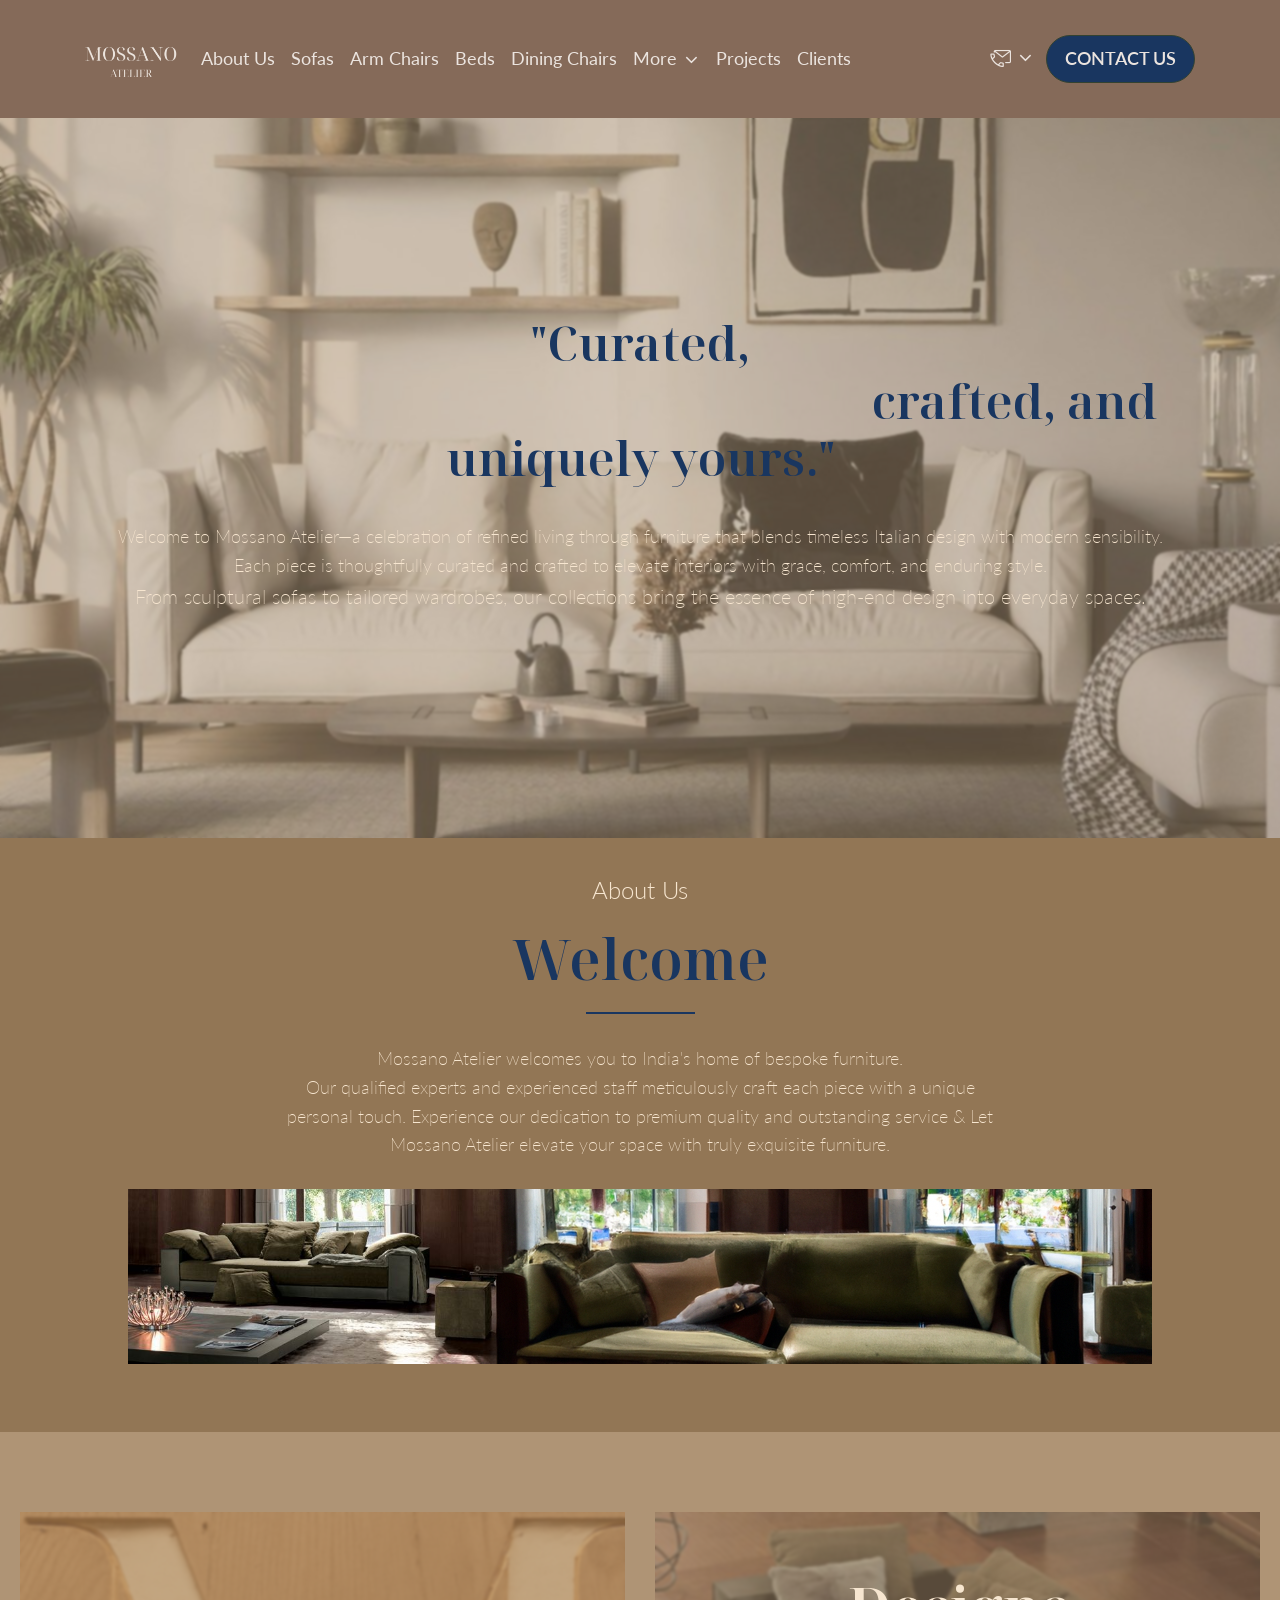
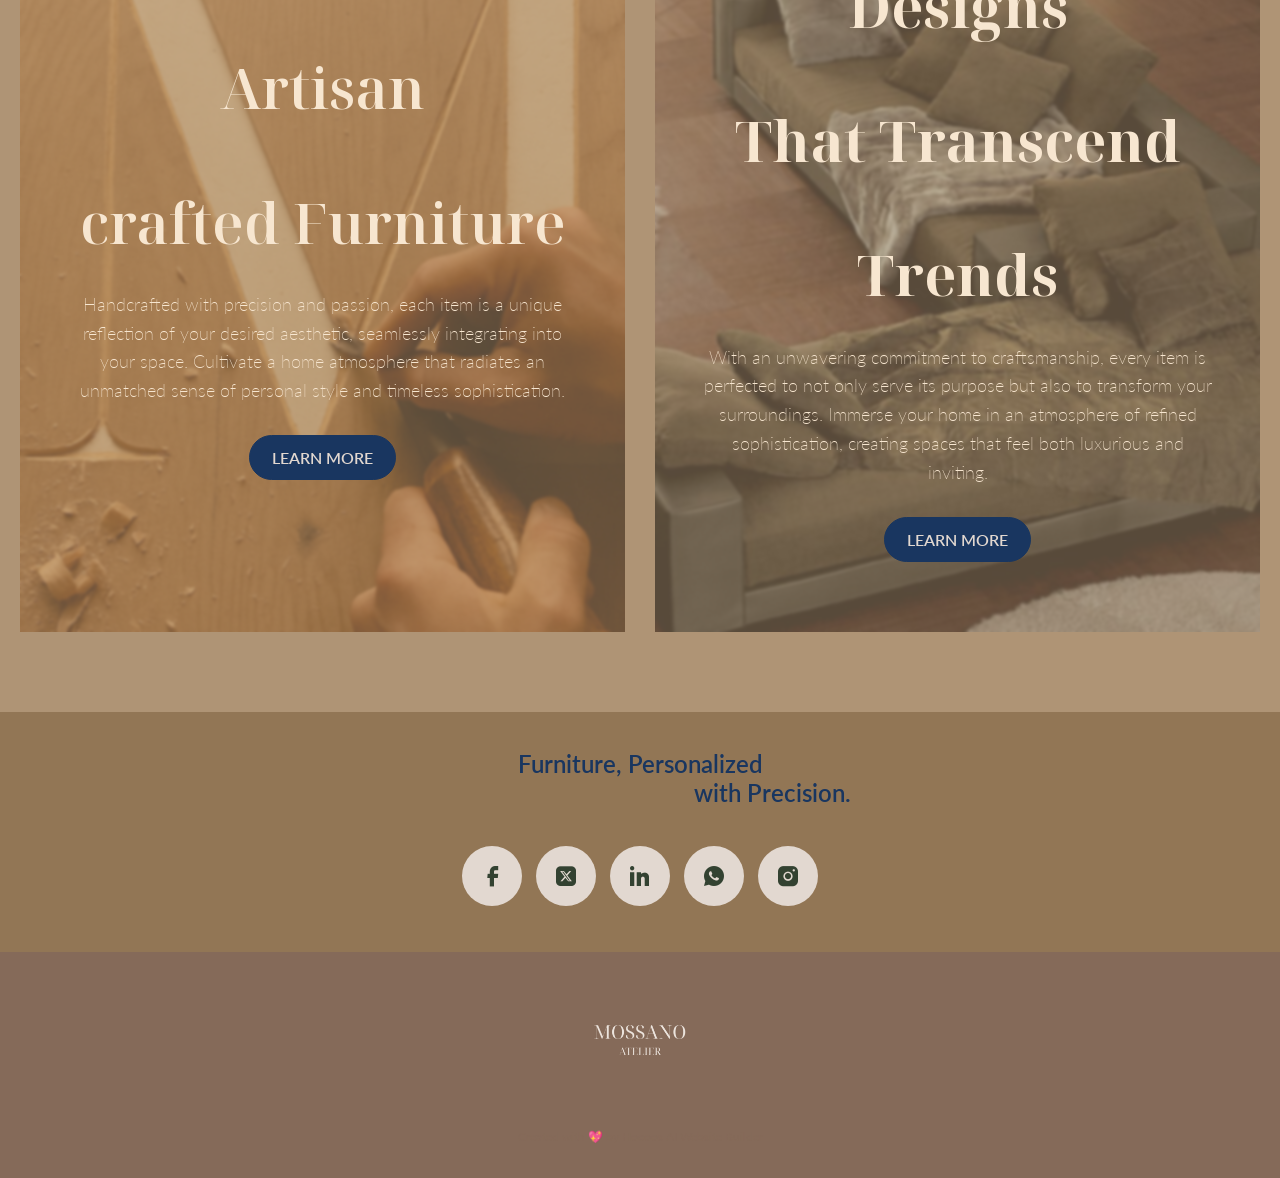
==== commit 782c19bf: "about us image update" ====
--- a/index.html
+++ b/index.html
@@ -1,287 +1,764 @@
 <!DOCTYPE html>
-<html lang="en" class="kmb-nuxt-site-html kmb-site-html"><head><meta charset="utf-8"><meta name="viewport" content="width=device-width, initial-scale=1"><title>Home</title><link rel="preconnect" href="https://fonts.googleapis.com"><link rel="preconnect" href="https://fonts.gstatic.com" crossorigin=""><link rel="stylesheet" href="https://fonts.googleapis.com/css2?family=Prata&display=swap"><link rel="stylesheet" href="https://fonts.googleapis.com/css2?family=Lato:ital,wght@0,300;0,400;0,700;1,300;1,400;1,700&display=swap"><link rel="stylesheet" href="https://fonts.googleapis.com/css2?family=Noto+Serif+Display:wght@100;200;300;400;500;600;700;800;900&display=swap"><link rel="stylesheet" href="https://fonts.googleapis.com/css2?family=Shippori+Mincho:wght@400;500;600;700;800&display=swap"><style type="text/css" id="site-root-css">:root{
---bodyBg: #AF9475;
---bodyColor: #334231;
---bodyFontFamily: 'Lato', sans-serif;
---bodyFontSize: 16px;
---bodyFontWeight: 600;
---bodyFontStyle: normal;
---bodyLineHeight: 1.2;
---bodyTextTransform: inherit;
---bodyTextLetterSpacing: inherit;
---primaryFont: 'Prata', serif;
---secondaryFont: 'Lato', sans-serif;
---NotoSerifDisplay: 'Noto Serif Display', serif;;
---ShipporiMincho: 'Shippori Mincho', serif;;--pageContainer: 1150px;
---primaryColor: #AF9475;
---secondaryColor: #AF9475;
---accentColor: #334231;
---mutedColor: #334231;
---fifthColor: #C5AA8B;
---sixthColor: #F9FCFF;
---seventhColor: #213D53;
---whiteColor: #ffffff;
---blackColor: #000000;
---transparentColor: transparent;
---primaryBorder: 1px solid #AF9475;
---secondaryBorder: 1px solid #AF9475;
---accentBorder: 1px solid #334231;
---borderRadius: 0;
---headerBg: #856a59ff;
---headerColor: #ebe4dfff;
---headerHoverColor: #ebe4dfff;
---headerActiveColor: #3a4d63ff;
---headerFontFamily: 'Lato', sans-serif;
---headerFontSize: 18px;
---headerFontWeight: 400;
---headerFontStyle: normal;
---headerLineHeight: 1.2;
---headerTextTransform: inherit;
---headerStickyBg: #AF9475;
---headerStickyColor: #334231;
---headerStickyOpacityPercentage: 0;
---headerStickyBlur: 0;
---backToTopColor: #AF9475;
---backToTopBg: #334231;
---backToTopBorderColor: #334231;
---footerBg: #856a59ff;
---footerColor: #856a59ff;
---footerFontFamily: 'Lato', sans-serif;
---footerFontSize: 16px;
---footerFontWeight: 400;
---footerFontStyle: normal;
---footerLineHeight: 1.2;
---footerTextTransform: inherit;
---headlineH1Color: #334231;
---headlineH1FontFamily: 'Prata', serif;
---headlineH1FontSize: 56px;
---headlineH1FontWeight: 600;
---headlineH1FontStyle: normal;
---headlineH1LineHeight: 1.2;
---headlineH1TextTransform: inherit;
---headlineH1TextDecoration: inherit;
---headlineH1LineVisible: block;
---headlineH1LineBg: #334231;
---headlineH2Color: #334231;
---headlineH2FontFamily: 'Prata', serif;
---headlineH2FontSize: 40px;
---headlineH2FontWeight: 600;
---headlineH2FontStyle: normal;
---headlineH2LineHeight: 1.2;
---headlineH2TextTransform: inherit;
---headlineH2TextDecoration: inherit;
---subTitleH3Color: #334231;
---subTitleH3FontFamily: 'Lato', sans-serif;
---subTitleH3FontSize: 24px;
---subTitleH3FontWeight: 300;
---subTitleH3FontStyle: normal;
---subTitleH3LineHeight: 1.2;
---subTitleH3TextTransform: capitalize;
---subTitleH3TextDecoration: inherit;
---subTitleH4Color: #334231;
---subTitleH4FontFamily: 'Lato', sans-serif;
---subTitleH4FontSize: 24px;
---subTitleH4FontWeight: 600;
---subTitleH4FontStyle: normal;
---subTitleH4LineHeight: 1.2;
---subTitleH4TextTransform: inherit;
---subTitleH4TextDecoration: inherit;
---bodyText1Color: #334231;
---bodyText1FontFamily: 'Lato', sans-serif;
---bodyText1FontSize: 20px;
---bodyText1FontWeight: 400;
---bodyText1FontStyle: normal;
---bodyText1LineHeight: 1.6;
---bodyText1TextTransform: inherit;
---bodyText1TextDecoration: inherit;
---bodyText2Color: #334231;
---bodyText2FontFamily: 'Lato', sans-serif;
---bodyText2FontSize: 18px;
---bodyText2FontWeight: 200;
---bodyText2FontStyle: normal;
---bodyText2LineHeight: 1.6;
---bodyText2TextTransform: inherit;
---bodyText2TextDecoration: inherit;
---bodyText3Color: #334231;
---bodyText3FontFamily: 'Lato', sans-serif;
---bodyText3FontSize: 16px;
---bodyText3FontWeight: 200;
---bodyText3FontStyle: normal;
---bodyText3LineHeight: 1.6;
---bodyText3TextTransform: inherit;
---bodyText3TextDecoration: inherit;
---overline1Color: #334231;
---overline1FontFamily: 'Lato', sans-serif;
---overline1FontSize: 16px;
---overline1FontWeight: 600;
---overline1FontStyle: normal;
---overline1LineHeight: 1.2;
---overline1TextTransform: uppercase;
---overline1TextDecoration: inherit;
---overline2Color: #334231;
---overline2FontFamily: 'Lato', sans-serif;
---overline2FontSize: 14px;
---overline2FontWeight: 700;
---overline2FontStyle: normal;
---overline2LineHeight: 1.2;
---overline2TextTransform: uppercase;
---overline2TextDecoration: inherit;
---caption1Color: #334231;
---caption1FontFamily: 'Lato', sans-serif;
---caption1FontSize: 18px;
---caption1FontWeight: 700;
---caption1FontStyle: normal;
---caption1LineHeight: 1.2;
---caption1TextTransform: inherit;
---caption1TextDecoration: inherit;
---caption2Color: #334231;
---caption2FontFamily: 'Lato', sans-serif;
---caption2FontSize: 18px;
---caption2FontWeight: 400;
---caption2FontStyle: normal;
---caption2LineHeight: 1.2;
---caption2TextTransform: inherit;
---caption2TextDecoration: line-through;
---caption3Color: #334231;
---caption3FontFamily: 'Lato', sans-serif;
---caption3FontSize: 12px;
---caption3FontWeight: 400;
---caption3FontStyle: normal;
---caption3LineHeight: 1.2;
---caption3TextTransform: inherit;
---caption3TextDecoration: inherit;
---fieldLabelColor: #334231;
---fieldLabelFontFamily: 'Lato', sans-serif;
---fieldLabelFontSize: 16px;
---fieldLabelFontWeight: 600;
---fieldLabelFontStyle: normal;
---fieldLabelLineHeight: 1.2;
---fieldLabelTextTransform: inherit;
---fieldLabelTextDecoration: inherit;
---inputFieldColor: #000000;
---inputFieldBg: #ffffff;
---inputFieldBorderColor: #F9FCFF;
---inputFieldFocusBorderColor: #F9FCFF;
---inputFieldFontFamily: 'Lato', sans-serif;
---inputFieldFontSize: 16px;
---inputFieldFontWeight: 200;
---inputFieldFontStyle: normal;
---inputFieldLineHeight: 1.2;
---inputFieldTextTransform: inherit;
---inputFieldTextDecoration: inherit;
---btnFontFamily: 'Lato', sans-serif;
---btnFontSize: 18px;
---btnFontWeight: 600;
---btnFontStyle: normal;
---btnTextTransform: uppercase;
---btnTextDecoration: none;
---btnBg: #AF9475;
---btnHoverBg: #AF9475;
---btnColor: #334231;
---btnHoverColor: #334231;
---btnBorderColor: #AF9475;
---btnHoverBorderColor: #AF9475;
---btnBorderRadius: 30px;
---btnBorderWidth: 1px;
---btnBorderStyle: solid;
---btnPrimaryBg: #334231;
---btnPrimaryHoverBg: #334231;
---btnPrimaryColor: #AF9475;
---btnPrimaryHoverColor: #AF9475;
---btnPrimaryBorderColor: #334231;
---btnPrimaryHoverBorderColor: #334231;
---btnPrimaryDisabledBg: #334231;
---btnPrimaryDisabledColor: #334231;
---btnSecondaryBg: #AF9475;
---btnSecondaryHoverBg: #AF9475;
---btnSecondaryColor: #334231;
---btnSecondaryHoverColor: #AF9475;
---btnSecondaryBorderColor: #334231;
---btnSecondaryHoverBorderColor: #334231;
---btnLinkColor: #334231;
---btnLinkHoverColor: #334231;
---btnLinkTextDecoration: underline;
---btnLinkLabelIcon: "e91f";
---imageBorderRadius: 0px;
---gridItemBorderRadius: 0px;
---accordionBg: #AF9475;
---accordionColor: #334231;
---accordionBorderColor: #AF9475;
---accordionHeadBg: #AF9475;
---accordionHeadColor: #334231;
---miniBannerBg: #C5AA8B;
---miniBannerBorderColor: #C5AA8B;
---cardsBg: #C5AA8B;
---cardsBorderColor: #C5AA8B;
---tabBg: #C5AA8B;
---tabColor: #334231;
---tabHoverBg: #334231;
---tabHoverColor: #AF9475;
---tabActiveBg: #334231;
---tabActiveColor: #AF9475;
---tabFontFamily: 'Lato', sans-serif;
---tabFontSize: 16px;
---tabFontWeight: 400;
---tabActiveFontWeight: 400;
---tabFontStyle: normal;
---tabTextTransform: inherit;
---tabTextDecoration: inherit;
---overlayBg: rgba(175,148,117, 0.5);
---overlayColor: #334231;
---imageBackdropFilter: 1px;
---sliderNavColor: #ffffff;
---sliderNavBg: #334231;
---sliderIndicatorsBg: #334231;
---sliderIndicatorsColor: #AF9475;
---widgetTintBackgroundColor: #927655;
---storeBodyBg: #ffffff;
---storeBodyColor: #000000;
---storeBtnPrimaryBg: #000000;
---storeBtnPrimaryHoverBg: #000000;
---storeBtnPrimaryColor: #ffffff;
---storeBtnPrimaryHoverColor: #ffffff;
---storeBtnPrimaryBorderColor: #000000;
---storeBtnPrimaryHoverBorderColor: #000000;
---storeBtnPrimaryDisabledBg: #AF9475;
---storeBtnPrimaryDisabledColor: #334231;
---storeBtnSecondaryBg: #ffffff;
---storeBtnSecondaryHoverBg: #ffffff;
---storeBtnSecondaryColor: #000000;
---storeBtnSecondaryHoverColor: #000000;
---storeBtnSecondaryBorderColor: #000000;
---storeBtnSecondaryHoverBorderColor: #000000;
---storeBtnSecondaryDisabledBg: #ffffff;
---storeBtnSecondaryDisabledColor: #334231;
---blogBodyBg: #ffffff;
---blogBodyColor: #000000;
---blogBtnPrimaryBg: #000000;
---blogBtnPrimaryHoverBg: #000000;
---blogBtnPrimaryColor: #ffffff;
---blogBtnPrimaryHoverColor: #ffffff;
---blogBtnPrimaryBorderColor: #000000;
---blogBtnPrimaryHoverBorderColor: #000000;
---blogBtnPrimaryDisabledBg: #AF9475;
---blogBtnPrimaryDisabledColor: #334231;
---blogBtnSecondaryBg: #ffffff;
---blogBtnSecondaryHoverBg: #ffffff;
---blogBtnSecondaryColor: #000000;
---blogBtnSecondaryHoverColor: #000000;
---blogBtnSecondaryBorderColor: #000000;
---blogBtnSecondaryHoverBorderColor: #000000;
---blogBtnSecondaryDisabledBg: #ffffff;
---blogBtnSecondaryDisabledColor: #334231;
---headerBorderRadius: 0px;
---headerPaddingTop: 14px;
---headerPaddingBottom: 14px;
---headerShadowX: 0px;
---headerShadowY: 0px;
---headerShadowBlur: 0px;
---headerShadowColor: transparent;
---headerBorderTop: 0px;
---headerBorderBottom: 0px;
---headerBorderLeft: 0px;
---headerBorderRight: 0px;
---headerBorderColor: transparent;
---tableRowBg: #AF9475;
---tableOddRowBg: #856a59ff;
-}</style><link rel="stylesheet" href="assets/css/style.css"><link rel="preload" as="style" href="https://fonts.googleapis.com/css2?family=Prata&display=swap"><link rel="preload" as="style" href="https://fonts.googleapis.com/css2?family=Lato:ital,wght@0,300;0,400;0,700;1,300;1,400;1,700&display=swap"><link rel="preload" as="style" href="https://fonts.googleapis.com/css2?family=Noto+Serif+Display:wght@100;200;300;400;500;600;700;800;900&display=swap"><link rel="preload" as="style" href="https://fonts.googleapis.com/css2?family=Shippori+Mincho:wght@400;500;600;700;800&display=swap"><link rel="prefetch" as="image" type="image/svg+xml" href="/_nuxt/kmb-site-icons.CvUmEJwD.svg"><meta name="description" content="Site description"><link rel="canonical" href="https://mossanoatelier.com"><link rel="icon" type="image/svg+xml" href="assets/images/Screenshot_2025-07-23_at_2.00.58_PM_343f9.png"><script type="application/ld+json" data-hid="home-jsonld">{"@context":"https://schema.org","@type":"LocalBusiness","name":"Mossano Atelier ","url":"https://mossanoatelier.com","logo":"https://mossanoatelier.com/img/x-176/y-207/w-729/h-713/u/100747/468740/Mossano_Marmo_&_Atelier_Logo_1_2db91.png","address":{"@type":"PostalAddress","streetAddress":"India"},"contactPoint":{"@type":"ContactPoint","telephone":"+91 961-917-6132"}}</script><meta property="og:type" content="website"><meta property="og:title" content="Home"><meta property="og:locale" content="en_Us"><meta property="og:url" content="https://mossanoatelier.com"><meta property="og:image" content="/img/x-0/y-0/w-926/h-926/ww-128/wh-128/q-100/f-webp/fitp-centre/u/100747/468740/Screenshot_2025-07-23_at_2.00.58_PM_343f9.png"><meta property="og:image:width" content="165"><meta property="og:image:height" content="90"><meta name="twitter:card" content="website"><meta name="twitter:title" content="Home"><meta name="twitter:url" content="https://mossanoatelier.com"><meta name="twitter:image" content="/img/x-0/y-0/w-926/h-926/ww-128/wh-128/q-100/f-webp/fitp-centre/u/100747/468740/Screenshot_2025-07-23_at_2.00.58_PM_343f9.png"><meta name="theme-color" content="#AF9475"></head><body class="kmb-site-body kmb-template-default kmb-site-default-language-en-us kmb-site-image-filter-id-1 kmb-site-image-filter-name-normal kmb-site-page-animation" id="kmb-site-layout"><div id="__nuxt"><!--[--><header id="kmb-header" style="--header-overlap-top:0px;--kmb-menu-extras-width:206px;" class="kmb-site-header kmb-horizontal-header-menu kmb-header-align-left kmb-horizontal-left-header-menu kmb-horizontal-header-align-left-menu kmb-site-header-structure-type-v1 kmb-site-header-container-wide kmb-site-header-has-menu-extras kmb-site-header-menu-extras-has-button kmb-site-header-menu-extras-has-contacts kmb-site-header-hidden-menu-extras"><div id="kmb-site-header-container" class="kmb-site-header-container kmb-widget-container"><div class="kmb-header-row kmb-header-text"><div class="kmb-site-logo kmb-site-header-logo"><a aria-current="page" href="index.html" class="router-link-active router-link-exact-active kmb-logo-link kmb-logo-type-1 kmb-logo-shape-type-rectangular kmb-logo-size-type-large kmb-header-logo-link"><img src="assets/images/Mossano_Marmo___Atelier_Logo_1_2db91.png" class="kmb-site-logo-img kmb-widget-image-item-no-rounded" alt="Mossano Atelier "></a></div><div class="kmb-header-menu kmb-horizontal-menu kmb-header-text kmb-site-default-dir flex flex-1 kmb-header-align-left-menu justify-start kmb-dropdown-menu"><button class="kmb-navbar-toggles" type="button" aria-label="toggle"><span class="kmb-nav-icons"></span></button><!----><div class="kmb-horizontal-menu-navbar-collapse"><nav class="kmb-horizontal-navbar-collapse-menu flex"><ul class="kmb-main-menu kmb-main-xl-menu"><!--[--><li class="kmb-menu-item kmb-menu-item-level-0 kmb-menu-item-type-page kmb-menu-page-id-2638519" data-menu-item-key="1242448835318160"><a href="about-us.html" class="kmb-menu-item-link">About Us</a><!----></li><!----><!----><li class="kmb-menu-item kmb-menu-item-level-0 kmb-menu-item-type-page kmb-menu-page-id-2638522" data-menu-item-key="2471586197523045"><a href="dining-table.html" class="kmb-menu-item-link">Sofas</a><!----></li><li class="kmb-menu-item kmb-menu-item-level-0 kmb-menu-item-type-page kmb-menu-page-id-2638536" data-menu-item-key="8900815882159508"><a href="arm-chairs.html" class="kmb-menu-item-link">Arm Chairs</a><!----></li><li class="kmb-menu-item kmb-menu-item-level-0 kmb-menu-item-type-page kmb-menu-page-id-2638537" data-menu-item-key="1600323925108024"><a href="beds.html" class="kmb-menu-item-link">Beds</a><!----></li><li class="kmb-menu-item kmb-menu-item-level-0 kmb-menu-item-type-page kmb-menu-page-id-2638660" data-menu-item-key="2696310559050517"><a href="dining-table-1.html" class="kmb-menu-item-link">Dining Chairs</a><!----></li><li class="kmb-menu-item kmb-menu-item-level-0 kmb-menu-item-type-page kmb-menu-page-id kmb-menu-item-has-children" data-menu-item-key="520892729471840"><span class="kmb-menu-item-more cursor-pointer whitespace-no-wrap">More</span><!--[--><span class="kmb-menu-item-sub-menu-arrow kmb-site-icon-angle-down inline-block"></span><ul class="kmb-sub-menu kmb-sub-menu-level-1"><!--[--><li class="kmb-menu-item kmb-menu-item-level-1 kmb-menu-item-type-page kmb-menu-page-id-2646318" data-menu-item-key="8353957707500222"><a href="wallpanels.html" class="kmb-menu-item-link">Wall Panels</a><!----></li><li class="kmb-menu-item kmb-menu-item-level-1 kmb-menu-item-type-page kmb-menu-page-id-2638892" data-menu-item-key="3610172419928674"><a href="wardrobe.html" class="kmb-menu-item-link">Wardrobe</a><!----></li><li class="kmb-menu-item kmb-menu-item-level-1 kmb-menu-item-type-page kmb-menu-page-id-2642916" data-menu-item-key="3856075728182575"><a href="kitchen.html" class="kmb-menu-item-link">Kitchen</a><!----></li><!--]--></ul><!--]--></li><li class="kmb-menu-item kmb-menu-item-level-0 kmb-menu-item-type-page kmb-menu-page-id-2653439" data-menu-item-key="103026050812581"><a href="projects.html" class="kmb-menu-item-link">Projects</a><!----></li><li class="kmb-menu-item kmb-menu-item-level-0 kmb-menu-item-type-page kmb-menu-page-id-2656964" data-menu-item-key="1623471942234062"><a href="our-team.html" class="kmb-menu-item-link">Clients</a><!----></li><!--]--><!----></ul></nav></div></div><div class="kmb-header-menu-extras kmb-header-main-menu-extras"><ul class="kmb-site-header-menu-extras kmb-menu-extras"><!----><!----><!----><li class="kmb-extras-item kmb-extras-item-has-sub-menu kmb-extras-contact-item"><span class="kmb-extras-item-icon kmb-extras-contact-item-icon"><i class="kmb-site-icon-contacts"></i><i class="kmb-site-icon-angle-down inline-block ml-2"></i></span><ul class="kmb-extras-item-menu kmb-extras-contacts-list kmb-site-default-dir"><!--[--><li class="kmb-extras-contacts-list-item kmb-extras-contacts-list-phones-item flex mb-6"><span class="kmb-extras-inner-contact-item-icon"><i class="kmb-site-icon-phone-o"></i></span><ul class="kmb-extras-inner-conatcts-list kmb-extras-phones-list mx-2"><!--[--><li class="kmb-extras-inner-contact-item kmb-phone-item mb-4"><a href="tel:+91 961-917-6132" class="kmb-extras-item-value inline-block">+91 961-917-6132</a><!----></li><!--]--></ul></li><li class="kmb-extras-contacts-list-item kmb-extras-contacts-list-emails-item flex mb-6"><span class="kmb-extras-inner-contact-item-icon"><i class="kmb-site-icon-email-o"></i></span><ul class="kmb-extras-inner-conatcts-list kmb-extras-emails-list mx-2"><!--[--><li class="kmb-extras-inner-contact-item kmb-phone-item mb-4"><a href="/cdn-cgi/l/email-protection#264f484049664b49555547484941544953560845494b" class="kmb-extras-item-value inline-block"><span class="__cf_email__" data-cfemail="573e393138173a38242436393830253822277934383a">[email&#160;protected]</span></a><!----></li><!----><!--]--></ul></li><!----><!--]--></ul></li><li class="kmb-extras-item kmb-extras-button-item"><a href="#" class="kmb-widget-btn kmb-widget-primary-btn kmb-header-extras-btn kmb-header-extras-contacts-btn" style="--custom-btn-color:#ebe4dfff;--custom-btn-background:#193660ff;"><!--[--><!----><!----><span class="kmb-widget-btn-label">Contact us</span><!----><!--]--></a></li></ul></div></div></div></header><main id="main-content" class="kmb-site-page"><!--[--><!--[--><div></div><!--[--><!--nuxt-delay-hydration-component--><!--[--><div class="kmb-site-page-content kmb-site-page-id-2638518 kmb-site-page-type-id-1 kmb-site-page-type-home" data-page-template-type="1" data-testid="page-template-type-1"><!--[--><div class="kmb-page-widget kmb-site-widget-has-background-color kmb-site-widget-has-secondary-bg banner banner-type-t1 banner-t1-v1" style="padding-top:0px;padding-bottom:0px;--widget-bg:#856a59ff;--widget-secondary-bg:#C5AA8B;background:linear-gradient(#856a59ff), #FFFFFF;" id="BannerSettingsT1V1_15953268295941"><!----><!--[--><div class="kmb-widget-container-fluid"><div class="kmb-widget-content text-center"><div class="kmb-widget-bg-image-item kmb-parallax-wrapper relative kmb-widget-banner-item kmb-widget-hidden-bg-image kmb-widget-bg-image-with-overlay kmb-widget-bg-image-with-blur bg-center w-full kmb-widget-bg-image-group-with-bg-overlay" style="min-height:720px;"><div class="kmb-widget-bg-image" data-height="720"><img data-nuxt-img="" srcset="assets/images/cmhstev2o8bhbsn4y09o6ip7g_cdf84.jpg 1x" onerror="this.setAttribute('data-error', 1)" alt="Mossano Atelier " loading="lazy" style="transform:translate3d(0, 0%, 0) scale(1.2 );will-change:transform;" class="kmb-bg-widget-image-item kmb-widget-bg-parallax-image" data-width="1900" data-height="720" src="assets/images/cmhstev2o8bhbsn4y09o6ip7g_cdf84.jpg"></div><div class="kmb-widget-bg-image-content"><!--[--><div class="kmb-widget-overlay kmb-widget-bg-image-overlay-content"><div class="kmb-widget-overlay-content flex items-center"><!--[--><!--[--><div class="kmb-widget-container kmb-banner-widget-item-container"><div class="kmb-widget-banner-content kmb-widget-banner-content-bg py-6 md_py-10 md_px-6 w-full relative z-10"><div class="kmb-widget-aligment-wrap"><!--[--><!--[--><h1 class="kmb-widget-rich-text kmb-widget-title kmb-widget-title-h1 kmb-widget-title-no-divider kmb-banner-title" data-max-chars="150"><span class="kmb-live-tag-label kmb-rich-text-paragraph" dir=""><span class="kmb-color-tag-label kmb-rich-text" style="color: #193660; font-size: 48px; font-family: var(--NotoSerifDisplay)" data-text-size="48px" data-text-family="var(--NotoSerifDisplay)">"Curated, crafted, and uniquely yours."</span></span></h1><div class="kmb-widget-rich-text kmb-widget-description kmb-widget-text-body2 kmb-banner-description" data-max-chars="1200"><p class="kmb-live-tag-label kmb-rich-text-paragraph" dir=""><span class="kmb-color-tag-label" style="color: #F7E6D0">Welcome to Mossano Atelier—a celebration of refined living through furniture that blends timeless Italian design with modern sensibility. Each piece is thoughtfully curated and crafted to elevate interiors with grace, comfort, and enduring style.</span></p><p class="kmb-live-tag-label kmb-rich-text-paragraph" dir=""><span class="kmb-color-tag-label kmb-rich-text" style="color: #F7E6D0; font-size: 20px" data-text-size="20px">From sculptural sofas to tailored wardrobes, our collections bring the essence of high-end design into everyday spaces.</span></p></div><!----><!--]--><!--]--></div></div></div><!--]--><!--]--></div></div><!--]--></div></div></div></div><!--]--></div><div class="kmb-page-widget kmb-site-widget-has-color kmb-site-widget-has-background-color kmb-site-widget-has-secondary-bg about-us about-us-t1 about-us-t1-v12" style="padding-top:38px;padding-bottom:38px;--widget-bg:#856a59ff;--widget-title-color:#193660ff;--widget-description-color:#193660ff;--widget-sub-title-color:#193660ff;--widget-divider-color:#193660ff;--widget-secondary-bg:#C5AA8B;background:linear-gradient(#856a59ff), #FFFFFF;" id="AboutUsSettingsT1V12_3919245370011"><!----><!--[--><div class="relative kmb-widget-container"><!--[--><div class="kmb-widget-content"><div class="kmb-md-widget-container kmb-sm-widget-col-group"><div class="kmb-widget-aligment-wrap kmb-widget-center-aligment kmb-widget-default-info"><!--[--><!--[--><div class="kmb-widget-titles-info kmb-widget-lg-divider text-center"><h3 class="kmb-widget-rich-text kmb-widget-sub-title" data-max-chars="150"><span class="kmb-live-tag-label kmb-rich-text-paragraph" dir=""><span class="kmb-color-tag-label kmb-rich-text" style="color: rgb(247, 230, 208); font-family: var(--secondaryFont)" data-text-family="var(--secondaryFont)">About us</span></span></h3><h2 class="kmb-widget-rich-text kmb-widget-title kmb-widget-title-h1" data-max-chars="150"><span class="kmb-live-tag-label kmb-rich-text-paragraph" dir=""><span class="kmb-color-tag-label kmb-rich-text" style="color: #193660; font-family: var(--NotoSerifDisplay)" data-text-family="var(--NotoSerifDisplay)">Welcome</span></span></h2><div class="kmb-widget-rich-text kmb-widget-description kmb-widget-text-body2 text-center" data-max-chars="2000"><p class="kmb-live-tag-label kmb-rich-text-paragraph" dir=""><span class="kmb-color-tag-label kmb-rich-text" style="color: rgb(247, 230, 208); font-family: var(--Lato)" data-text-family="var(--Lato)">Mossano Atelier welcomes you to India's home of bespoke furniture.</span></p><p class="kmb-live-tag-label kmb-rich-text-paragraph" dir=""><span class="kmb-color-tag-label kmb-rich-text" style="color: rgb(247, 230, 208); font-family: var(--Lato)" data-text-family="var(--Lato)">Our qualified experts and experienced staff meticulously craft each piece with a unique personal touch. Experience our dedication to premium quality and outstanding service &amp; Let Mossano Atelier elevate your space with truly exquisite furniture.</span></p></div></div><!----><!--]--><!--]--></div></div><div class="w-full flex justify-center kmb-widget-col-group"><div data-width="1110" class="kmb-widget-image kmb-hs-image-h-auto kmb-hs-image-center"><img width="1110" height="421" data-nuxt-img="" onerror="this.setAttribute('data-error', 1)" loading="lazy" alt="Mossano Atelier " data-width="1110" data-height="421" class="kmb-widget-image-item kmb-widget-type-image" style="max-width:1110px;max-height:421px;" src="https://mossanoatelier.com/img/x--1/y-265/w-1913/h-725/ww-1110/wh-421/q-100/f-webp/fitp-centre/u/100747/468740/Roster.ZAR_pdf_2cb81.png"></div></div><!----></div><!--]--></div><!--]--></div><div class="kmb-page-widget kmb-site-widget-has-color kmb-site-widget-has-background-color kmb-site-widget-has-secondary-bg banner banner-t2 banner-t2-v16" style="padding-top:0px;padding-bottom:0px;--widget-bg:#856a59ff;--widget-title-color:#193660ff;--widget-description-color:#193660ff;--widget-sub-title-color:#193660ff;--widget-divider-color:#193660ff;--widget-secondary-bg:#C5AA8B;background:linear-gradient(#856a59ff), #FFFFFF;" id="BannerSettingsT2V16_6179095460471"><!----><!--[--><div class="relative kmb-widget-container-fluid kmb-widget-container-fluid-frame"><!--[--><div class="kmb-widget-content kmb-widget-full-content-center text-center md_py-20 py-8"><div class="kmb-widget-row"><!--[--><div class="md_w-1-2 w-full kmb-widget-col"><div class="kmb-widget-bg-image-item kmb-widget-hidden-bg-image kmb-widget-bg-image-with-overlay kmb-widget-bg-image-with-blur kmb-widget-image-item-default-rounded kmb-widget-banner-item kmb-widget-bg-image-group-with-bg-overlay h-full"><div class="kmb-widget-bg-image-content"><div class="kmb-widget-bg-image" style="background-image:url(&quot;assets/images/ChatGPT_Image_Jul_23__2025__02_31_59_PM_8a422.png&quot;);min-height:720px;" data-height="720"><!--[--><div class="kmb-widget-overlay kmb-widget-bg-image-overlay-content"><div class="kmb-widget-overlay-content flex items-center"><!--[--><!--[--><div class="kmb-widget-banner-content-item kmb-banner-widget-item-container flex items-center flex-wrap flex-col justify-center bg-center w-full"><div class="kmb-md-widget-container"><div class="kmb-widget-banner-content kmb-widget-banner-content-bg py-6 md_py-10 md_px-6 w-full relative z-10"><div class="kmb-widget-aligment-wrap"><!--[--><!--[--><h2 class="kmb-widget-rich-text kmb-widget-title kmb-widget-title-h1 kmb-widget-title-no-divider kmb-banner-title" data-max-chars="150"><span class="kmb-live-tag-label kmb-rich-text-paragraph" dir=""><span class="kmb-color-tag-label kmb-rich-text" style="color: rgb(247, 230, 208); font-family: var(--NotoSerifDisplay)" data-text-family="var(--NotoSerifDisplay)">Artisan crafted Furniture</span></span></h2><div class="kmb-widget-rich-text kmb-widget-description kmb-widget-text-body2 kmb-banner-description" data-max-chars="1200"><p class="kmb-live-tag-label kmb-rich-text-paragraph" dir=""><span class="kmb-color-tag-label" style="color: #F7E6D0">Handcrafted with precision and passion, each item is a unique reflection of your desired aesthetic, seamlessly integrating into your space. Cultivate a home atmosphere that radiates an unmatched sense of personal style and timeless sophistication.</span></p></div><div class="kmb-widget-btn-group kmb-widget-btn-group-center"><!--[--><!--[--><a href="d-AboutUs.html" class="kmb-widget-btn kmb-widget-primary-btn" style="--custom-btn-border-color:#193660ff;--custom-btn-color:#e2d8d0ff;--custom-hover-btn-border-color:#193660ff;--custom-hover-btn-background:#193660ff;--custom-btn-background:#193660ff;"><!--[--><!----><!----><span class="kmb-widget-btn-label">Learn More</span><!----><!--]--></a><!----><!--]--><!--]--></div><!--]--><!--]--></div></div></div></div><!--]--><!--]--></div></div><!--]--></div></div></div></div><div class="md_w-1-2 w-full kmb-widget-col"><div class="kmb-widget-bg-image-item kmb-widget-hidden-bg-image kmb-widget-bg-image-with-overlay kmb-widget-bg-image-with-blur kmb-widget-image-item-default-rounded kmb-widget-banner-item kmb-widget-bg-image-group-with-bg-overlay h-full"><div class="kmb-widget-bg-image-content"><div class="kmb-widget-bg-image" style="background-image:url(&quot;assets/images/you-and-me_e860b.jpg&quot;);min-height:720px;" data-height="720"><!--[--><div class="kmb-widget-overlay kmb-widget-bg-image-overlay-content"><div class="kmb-widget-overlay-content flex items-center"><!--[--><!--[--><div class="kmb-widget-banner-content-item kmb-banner-widget-item-container flex items-center flex-wrap flex-col justify-center bg-center w-full"><div class="kmb-md-widget-container"><div class="kmb-widget-banner-content kmb-widget-banner-content-bg py-6 md_py-10 md_px-6 w-full relative z-10"><div class="kmb-widget-aligment-wrap"><!--[--><!--[--><h2 class="kmb-widget-rich-text kmb-widget-title kmb-widget-title-h1 kmb-widget-title-no-divider kmb-banner-title" data-max-chars="150"><span class="kmb-live-tag-label kmb-rich-text-paragraph" dir=""><span class="kmb-color-tag-label kmb-rich-text" style="color: #F7E6D0; font-family: var(--NotoSerifDisplay)" data-text-family="var(--NotoSerifDisplay)"><strong>Designs That Transcend Trends</strong></span></span></h2><div class="kmb-widget-rich-text kmb-widget-description kmb-widget-text-body2 kmb-banner-description" data-max-chars="1200"><p class="kmb-live-tag-label kmb-rich-text-paragraph" dir=""><span class="kmb-color-tag-label" style="color: #F7E6D0">With an unwavering commitment to craftsmanship, every item is perfected to not only serve its purpose but also to transform your surroundings. Immerse your home in an atmosphere of refined sophistication, creating spaces that feel both luxurious and inviting.</span></p></div><div class="kmb-widget-btn-group kmb-widget-btn-group-center"><!--[--><!--[--><a href="d-AboutUs.html" class="kmb-widget-btn kmb-widget-primary-btn" style="--custom-btn-border-color:#193660ff;--custom-btn-color:#e2d8d0ff;--custom-hover-btn-border-color:#193660ff;--custom-hover-btn-background:#193660ff;--custom-btn-background:#193660ff;"><!--[--><!----><!----><span class="kmb-widget-btn-label">Learn More</span><!----><!--]--></a><!----><!--]--><!--]--></div><!--]--><!--]--></div></div></div></div><!--]--><!--]--></div></div><!--]--></div></div></div></div><!--]--></div></div><!--]--></div><!--]--></div><div class="kmb-page-widget kmb-site-widget-has-color kmb-site-widget-has-background-color kmb-site-widget-has-secondary-bg banner banner-t8 banner-t8-v2" style="padding-top:38px;padding-bottom:38px;--widget-bg:#856a59ff;--widget-title-color:#193660ff;--widget-description-color:#193660ff;--widget-sub-title-color:#193660ff;--widget-divider-color:#193660ff;--widget-secondary-bg:#e2d8d0ff;background:linear-gradient(#856a59ff), #FFFFFF;" id="BannerSettingsT8V2_6719743457221"><!----><!--[--><div class="kmb-widget-container"><div class="kmb-widget-content"><!--[--><div class="text-center kmb-widget-col-group"><h2 class="kmb-widget-rich-text kmb-widget-title-h4" data-max-chars="150"><span class="kmb-live-tag-label kmb-rich-text-paragraph" dir=""><span class="kmb-color-tag-label" style="color: #193660">Furniture, Personalized with Precision.</span></span></h2></div><div class="text-center"><ul class="kmb-site-base-social-links kmb-banner-post-share-actions-list kmb-md-widget-row justify-center"><!--[--><li class="kmb-site-base-social-link-item kmb-md-widget-col my-2"><a href="https://facebook.com" target="_blank" title="Facebook" aria-label="Facebook" class="kmb-site-base-social-link-item-url kmb-share-icon-wrap"><i class="kmb-site-base-social-link-item-icon kmb-icon-facebook kmb-site-icon-facebook"></i><!----></a></li><li class="kmb-site-base-social-link-item kmb-md-widget-col my-2"><a href="https://x.com" target="_blank" title="X" aria-label="X" class="kmb-site-base-social-link-item-url kmb-share-icon-wrap"><i class="kmb-site-base-social-link-item-icon kmb-icon-twitter kmb-site-icon-twitter"></i><!----></a></li><li class="kmb-site-base-social-link-item kmb-md-widget-col my-2"><a href="https://linkedin.com" target="_blank" title="LinkedIn" aria-label="LinkedIn" class="kmb-site-base-social-link-item-url kmb-share-icon-wrap"><i class="kmb-site-base-social-link-item-icon kmb-icon-linkedin kmb-site-icon-linkedin"></i><!----></a></li><li class="kmb-site-base-social-link-item kmb-md-widget-col my-2"><a href="https://whatsapp.com" target="_blank" title="WhatsApp" aria-label="WhatsApp" class="kmb-site-base-social-link-item-url kmb-share-icon-wrap"><i class="kmb-site-base-social-link-item-icon kmb-icon-whatsapp kmb-site-icon-whatsapp"></i><!----></a></li><li class="kmb-site-base-social-link-item kmb-md-widget-col my-2"><a href="https://www.instagram.com/mossano.atelier?utm_source=ig_web_button_share_sheet&igsh=OHQ1MTZ5YnI5amdk" target="_blank" title="Instagram" aria-label="Instagram" class="kmb-site-base-social-link-item-url kmb-share-icon-wrap"><i class="kmb-site-base-social-link-item-icon kmb-icon-instagram kmb-site-icon-instagram"></i><!----></a></li><!--]--></ul></div><!--]--></div></div><!--]--></div><!--]--></div><!--]--><!--]--><!--]--><!--]--></main><footer class="kmb-site-footer relative kmb-footer-category-type-1 kmb-footer-variation-type-2"><div class="kmb-site-footer-content kmb-site-widget kmb-widget-text-body2"><div class="kmb-widget-container"><div class="kmb-widget-row kmb-footer-widget-row justify-between"><!--[--><div class="lg_w-1-3 md_w-1-3 sm_w-1-2 w-full kmb-widget-col kmb-footer-column kmb-footer-logo-column center"><div class="kmb-site-logo kmb-site-footer-logo footer-logo"><a aria-current="page" href="index.html" class="router-link-active router-link-exact-active kmb-logo-link kmb-logo-type-1 kmb-logo-shape-type-rectangular kmb-logo-size-type-large kmb-footer-logo-link"><img src="assets/images/Mossano_Marmo___Atelier_Logo_1_2db91.png" class="kmb-site-logo-img kmb-widget-image-item-no-rounded" alt="Mossano Atelier "></a></div><!----><!----></div><div class="kmb-footer-bottom w-full left" hascopyright="false" hassocialnetworks="false"><span class="kmb-widget-rich-text footer-copyright kmb-widget-text-caption3" data-max-chars="120">Created with 💖 by Hocoos <a href="https://hocoos.com/" target="_blank"> AI Website Builder</a></span></div><!--]--></div></div></div></footer><!----><!----><!----><!----><span></span><!----><!----><!----><!----><!--]--></div><div id="teleports"></div><script>window.__NUXT__={};window.__NUXT__.config={public:{isProduction:true,buildVersion:"4fd3919d",editorUrl:"https://magic.hocoos.com",googleMapsKey:"AIzaSyBJ7aCUI4mf_-cX0CnDkwe8vU3L_evdW9M",staticFilesUrlPrefix:"https://img1.hocoos.com",loggerTokenTtl:60,paymentStripeApiPublicKey:"pk_live_51I8jkVEbAYI9fSs2gUDGuvhsTOvzBegOWitjb2cHeHQBEKVxyYj03BxpzlZ3PRXrvWJpA1Ufa2aMdMxMUVNBL9XZ00bvVsVUOL",prometheus:{verbose:true,healthCheck:true,prometheusPath:"/metrics",healthCheckPath:"/health",disableRequestInterceptor:false},i18n:{baseUrl:"",defaultLocale:"en-us",rootRedirect:"",redirectStatusCode:302,skipSettingLocaleOnNavigate:false,locales:[{name:"English",code:"en-us",language:"en-US"},{name:"Spanish",code:"es-es",language:"es-ES"},{name:"Ukrainian",code:"uk-ua",language:"uk-UA"},{name:"Portuguese",code:"pt-pt",language:"pt-PT",iconCode:"pt"},{name:"Portuguese (Brazil)",code:"pt-br",language:"pt-BR",iconCode:"br"},{name:"Hebrew - Israel",code:"he-il",language:"he-IL",iconCode:"il",dir:"rtl"},{name:"Chinese Traditional",code:"zh-hant",language:"zh-HANT",iconCode:"zh"},{name:"Chinese Simplified",code:"zh-hans",language:"zh-HANS",iconCode:"zh"},{name:"Japanese",code:"ja-jp",language:"ja-JP",iconCode:"jp"},{name:"Korean",code:"ko-kr",language:"ko-KR",iconCode:"kr"},{name:"German",code:"de-de",language:"de-DE",iconCode:"de"},{name:"Italian",code:"it-it",language:"it-IT",iconCode:"it"},{name:"French",code:"fr-fr",language:"fr-FR",iconCode:"fr"},{name:"Polish",code:"pl-pl",language:"pl-PL",iconCode:"pl"}],detectBrowserLanguage:false,experimental:{localeDetector:"",typedPages:true,typedOptionsAndMessages:false,alternateLinkCanonicalQueries:true,devCache:false,cacheLifetime:"",stripMessagesPayload:false,preload:false,strictSeo:false,nitroContextDetection:true,httpCacheDuration:10},domainLocales:{"en-us":{domain:""},"es-es":{domain:""},"uk-ua":{domain:""},"pt-pt":{domain:""},"pt-br":{domain:""},"he-il":{domain:""},"zh-hant":{domain:""},"zh-hans":{domain:""},"ja-jp":{domain:""},"ko-kr":{domain:""},"de-de":{domain:""},"it-it":{domain:""},"fr-fr":{domain:""},"pl-pl":{domain:""}}}},app:{baseURL:"/",buildId:"a673a72b-22c0-4b3b-8269-68493ea300d7",buildAssetsDir:"/_nuxt/",cdnURL:""}}</script><script type="application/json" data-nuxt-data="nuxt-app" data-ssr="true" id="__NUXT_DATA__">[["ShallowReactive",1],{"data":2,"state":221,"once":256,"_errors":257,"serverRendered":19,"path":259,"pinia":260},["ShallowReactive",3],{"page-468740-1":4},{"id":5,"name":6,"slug":7,"widgets":8,"pageType":17,"pageTemplateType":17,"isDeleted":36,"siteId":219,"seoSettings":220},2638518,"Home","home",[9,63,105,194],{"key":10,"name":11,"type":12,"settings":13,"isEnabled":19,"isHiddenOnMobile":36,"isEnabledTextAnimation":36,"isGeneric":36},15953268295941,"Banner/t1/v1",2,{"key":14,"image":15,"title":24,"subtitle":30,"imageStyle":35,"widgetType":37,"description":38,"primaryButton":42,"widgetCategory":51,"secondaryButton":52,"widgetVariation":60,"widgetTopPadding":61,"isEnabledAnimation":19,"widgetBottomPadding":61,"widgetContainerType":50,"widgetBackgroundColor":62,"isEnabledParallaxEffect":19},6305508203391,{"key":16,"type":17,"imageUrl":18,"isEnabled":19,"description":20},4745371085641,1,"/img/x-0/y-550/w-1920/h-727/q-100/f-webp/fitp-centre/u/100747/468740/cmhstev2o8bhbsn4y09o6ip7g_cdf84.jpg",true,{"lczText":21,"maxChars":23,"isEnabled":19},{"lczKey":22},"cmcu5kz6e02076d0xxhazn0icmqlk",1200,{"tag":25,"lczText":26,"maxChars":29,"isEnabled":19},"h2",{"lczKey":27,"lczValue":28},"lcz_cmcu5kvdr6b0usn4zx6ki272j","\u003Cspan class=\"kmb-live-tag-label kmb-rich-text-paragraph\" dir=\"\" style=\"\">\u003Cspan class=\"kmb-color-tag-label kmb-rich-text\" style=\"color: #193660; font-size: 48px; font-family: var(--NotoSerifDisplay)\" data-text-size=\"48px\" data-text-family=\"var(--NotoSerifDisplay)\">\"Curated, crafted, and uniquely yours.\"\u003C/span>\u003C/span>",150,{"tag":31,"lczText":32,"maxChars":29,"isEnabled":19},"h3",{"lczKey":33,"lczValue":34},"lcz_cmcu5kvdr6b12sn4z2gpe9ndt","Crafted Exclusively for Your Home",{"isUserChange":36},false,"BannerSettingsT1",{"lczText":39,"maxChars":23,"isEnabled":19,"isTextAnimationEnabled":36},{"lczKey":40,"lczValue":41},"lcz_cmcu5kvdr6b1asn4zjanvqagz","\u003Cp class=\"kmb-live-tag-label kmb-rich-text-paragraph\" dir=\"\" style=\"\">\u003Cspan class=\"kmb-color-tag-label\" style=\"color: #F7E6D0\">Welcome to Mossano Atelier—a celebration of refined living through furniture that blends timeless Italian design with modern sensibility. Each piece is thoughtfully curated and crafted to elevate interiors with grace, comfort, and enduring style.\u003C/span>\u003C/p>\u003Cp class=\"kmb-live-tag-label kmb-rich-text-paragraph\" dir=\"\" style=\"\">\u003Cspan class=\"kmb-color-tag-label kmb-rich-text\" style=\"color: #F7E6D0; font-size: 20px\" data-text-size=\"20px\">From sculptural sofas to tailored wardrobes, our collections bring the essence of high-end design into everyday spaces.\u003C/span>\u003C/p>",{"page":43,"type":17,"style":44,"lczText":47,"urlType":17,"isEnabled":36,"labelType":17,"contactType":50,"elementType":12,"isEnabledIcon":36,"isTargetBlank":36,"defaultLinkingPageType":50},{"linkType":17},{"color":45,"backgroundColor":46},"#ebe4dfff","#193660ff",{"lczKey":48,"lczValue":49},"lcz_clfqslgxc83wi014zr8z2chlv","Learn More",3,"BannerSettings",{"page":53,"type":17,"style":54,"lczText":56,"urlType":17,"isEnabled":36,"labelType":17,"contactType":50,"elementType":50,"isEnabledIcon":36,"isTargetBlank":36,"defaultLinkingPageType":59},{"linkType":17},{"color":45,"borderColor":55,"backgroundColor":46},"#3a4d63ff",{"lczKey":57,"lczValue":58},"lcz_clfqslgxc83wk014z1vamtxdv","Shop Now",9,"BannerSettingsT1V1",0,"#856a59ff",{"key":64,"name":65,"type":17,"settings":66,"isEnabled":19,"isHiddenOnMobile":36,"isEnabledTextAnimation":36,"isGeneric":36},3919245370011,"AboutUs/t1/v12",{"key":67,"image":68,"title":76,"subtitle":80,"widgetType":84,"description":85,"primaryButton":90,"widgetCategory":95,"secondaryButton":96,"widgetTextColor":46,"widgetVariation":101,"isEnabledDivider":102,"widgetTopPadding":103,"isEnabledAnimation":19,"contentAligmentType":12,"widgetBottomPadding":104,"widgetContainerType":12,"widgetBackgroundColor":62},5760988338251,{"key":69,"type":17,"imageUrl":70,"imageLink":71,"isEnabled":19,"description":73},3408875305551,"/img/x--1/y-265/w-1913/h-725/u/100747/468740/Roster.ZAR_pdf_2cb81.png",{"page":72,"type":17,"urlType":17,"isTargetBlank":36},{"linkType":17},{"lczText":74,"maxChars":23,"isEnabled":19},{"lczKey":75},"cmcu5ld3m003s5itma6j7auu40m7m",{"tag":25,"lczText":77,"maxChars":29,"isEnabled":19},{"lczKey":78,"lczValue":79},"lcz_clfqslgxc83um014zwua6aap8","\u003Cspan class=\"kmb-live-tag-label kmb-rich-text-paragraph\" dir=\"\" style=\"\">\u003Cspan class=\"kmb-color-tag-label kmb-rich-text\" style=\"color: #193660; font-family: var(--NotoSerifDisplay)\" data-text-family=\"var(--NotoSerifDisplay)\">Welcome\u003C/span>\u003C/span>",{"tag":31,"lczText":81,"maxChars":29,"isEnabled":19},{"lczKey":82,"lczValue":83},"lcz_clfqslgxc83uo014zcs0s1cpo","\u003Cspan class=\"kmb-live-tag-label kmb-rich-text-paragraph\" dir=\"\" style=\"\">\u003Cspan class=\"kmb-color-tag-label kmb-rich-text\" style=\"color: rgb(247, 230, 208); font-family: var(--secondaryFont)\" data-text-family=\"var(--secondaryFont)\">About us\u003C/span>\u003C/span>","AboutUsSettingsT1",{"lczText":86,"maxChars":89,"isEnabled":19,"isTextAnimationEnabled":36},{"lczKey":87,"lczValue":88},"cmcu5ld3m0042r2rw99uj25njild2","\u003Cp class=\"kmb-live-tag-label kmb-rich-text-paragraph\" dir=\"\" style=\"\">\u003Cspan class=\"kmb-color-tag-label kmb-rich-text\" style=\"color: rgb(247, 230, 208); font-family: var(--Lato)\" data-text-family=\"var(--Lato)\">Mossano Atelier welcomes you to India's home of bespoke furniture.\u003C/span>\u003C/p>\u003Cp class=\"kmb-live-tag-label kmb-rich-text-paragraph\" dir=\"\" style=\"\">\u003Cspan class=\"kmb-color-tag-label kmb-rich-text\" style=\"color: rgb(247, 230, 208); font-family: var(--Lato)\" data-text-family=\"var(--Lato)\">Our qualified experts and experienced staff meticulously craft each piece with a unique personal touch. Experience our dedication to premium quality and outstanding service &amp; Let Mossano Atelier elevate your space with truly exquisite furniture.\u003C/span>\u003C/p>",2000,{"page":91,"type":17,"style":92,"lczText":93,"urlType":17,"isEnabled":36,"labelType":17,"contactType":50,"elementType":12,"isEnabledIcon":36,"isTargetBlank":36,"defaultLinkingPageType":17},{"linkType":17},{},{"lczKey":94,"lczValue":49},"lcz_clfqslgxc83vc014zdff0o3f2","AboutUsSettings",{"page":97,"type":17,"style":98,"lczText":99,"urlType":17,"isEnabled":36,"labelType":17,"contactType":50,"elementType":50,"isEnabledIcon":36,"isTargetBlank":36,"defaultLinkingPageType":17},{"linkType":17},{},{"lczKey":100,"lczValue":58},"lcz_clfqslgxc83vy014ztx4em3oa","AboutUsSettingsT1V12",{"isEnabled":19},"38",38,{"key":106,"name":107,"type":12,"settings":108,"isEnabled":19,"isHiddenOnMobile":36,"isGeneric":36},6179095460471,"Banner/t2/v16",{"key":109,"image":110,"items":117,"title":173,"subtitle":177,"imageStyle":181,"widgetType":182,"description":183,"widgetCategory":51,"widgetTextColor":46,"widgetVariation":187,"widgetTopPadding":188,"isEnabledAnimation":19,"widgetBottomPadding":188,"widgetContainerType":50,"widgetBackgroundColor":62,"multiEnableWidgetElements":189,"widgetCoverBackgroundColor":193},7108931512661,{"key":111,"type":17,"imageLink":112,"isEnabled":19,"description":114},1938330147771,{"page":113,"type":17,"urlType":17,"isTargetBlank":36},{"linkType":17},{"lczText":115,"maxChars":23,"isEnabled":19},{"lczKey":116},"cmcu5kz6f024fi0ykg2x1yo2s9and",[118,144],{"key":119,"image":120,"title":126,"subtitle":129,"imageStyle":131,"widgetType":37,"description":132,"primaryButton":135,"widgetCategory":51,"secondaryButton":140,"widgetTopPadding":61,"isEnabledAnimation":19,"widgetBottomPadding":61,"widgetContainerType":12},1908620140471,{"key":121,"type":17,"imageUrl":122,"isEnabled":19,"description":123},12989778400891,"/img/x-0/y-331/w-1024/h-846/u/100747/468740/ChatGPT_Image_Jul_23,_2025,_02_31_59_PM_8a422.png",{"lczText":124,"maxChars":23,"isEnabled":19},{"lczKey":125},"cmcu5kz6f024l0t5hfc8bk8ude2le",{"tag":25,"lczText":127,"maxChars":29,"isEnabled":19},{"lczKey":27,"lczValue":128},"\u003Cspan class=\"kmb-live-tag-label kmb-rich-text-paragraph\" dir=\"\" style=\"\">\u003Cspan class=\"kmb-color-tag-label kmb-rich-text\" style=\"color: rgb(247, 230, 208); font-family: var(--NotoSerifDisplay)\" data-text-family=\"var(--NotoSerifDisplay)\">Artisan crafted Furniture\u003C/span>\u003C/span>",{"tag":31,"lczText":130,"maxChars":29,"isEnabled":19},{"lczKey":33,"lczValue":34},{"isUserChange":36},{"lczText":133,"maxChars":23,"isEnabled":19,"isTextAnimationEnabled":36},{"lczKey":40,"lczValue":134},"\u003Cp class=\"kmb-live-tag-label kmb-rich-text-paragraph\" dir=\"\" style=\"\">\u003Cspan class=\"kmb-color-tag-label\" style=\"color: #F7E6D0\">Handcrafted with precision and passion, each item is a unique reflection of your desired aesthetic, seamlessly integrating into your space. Cultivate a home atmosphere that radiates an unmatched sense of personal style and timeless sophistication.\u003C/span>\u003C/p>",{"page":136,"type":17,"style":137,"lczText":139,"urlType":17,"isEnabled":19,"labelType":17,"contactType":50,"elementType":12,"isEnabledIcon":36,"isTargetBlank":36,"defaultLinkingPageType":50},{"linkType":17},{"color":138,"borderColor":46,"backgroundColor":46,"hoverBorderColor":46,"hoverBackgroundColor":46},"#e2d8d0ff",{"lczKey":48,"lczValue":49},{"page":141,"type":17,"style":142,"lczText":143,"urlType":17,"isEnabled":19,"labelType":17,"contactType":50,"elementType":50,"isEnabledIcon":36,"isTargetBlank":36,"defaultLinkingPageType":17},{"linkType":17},{},{"lczKey":57,"lczValue":58},{"key":145,"image":146,"title":152,"subtitle":156,"imageStyle":160,"widgetType":37,"description":161,"primaryButton":165,"widgetCategory":51,"secondaryButton":169,"widgetTopPadding":61,"isEnabledAnimation":19,"widgetBottomPadding":61,"widgetContainerType":12},10605604643371,{"key":147,"type":17,"imageUrl":148,"isEnabled":19,"description":149},6511037482961,"/img/x-0/y-17/w-950/h-785/u/100747/468740/you-and-me_e860b.jpg",{"lczText":150,"maxChars":23,"isEnabled":19},{"lczKey":151},"cmcu5kz6f024wcqs82xw1s1gwz0qj",{"tag":25,"lczText":153,"maxChars":29,"isEnabled":19},{"lczKey":154,"lczValue":155},"lcz_cmcu5kvdr6b0wsn4zlxjrlnn0","\u003Cspan class=\"kmb-live-tag-label kmb-rich-text-paragraph\" dir=\"\" style=\"\">\u003Cspan class=\"kmb-color-tag-label kmb-rich-text\" style=\"color: #F7E6D0; font-family: var(--NotoSerifDisplay)\" data-text-family=\"var(--NotoSerifDisplay)\">\u003Cstrong>Designs That Transcend Trends\u003C/strong>\u003C/span>\u003C/span>",{"tag":31,"lczText":157,"maxChars":29,"isEnabled":19},{"lczKey":158,"lczValue":159},"lcz_cmcu5kvdr6b14sn4zqs99c3g0","Furnish Your Home with Sophistication",{"isUserChange":36},{"lczText":162,"maxChars":23,"isEnabled":19,"isTextAnimationEnabled":36},{"lczKey":163,"lczValue":164},"lcz_cmcu5kvdr6b1csn4zbht3uvhf","\u003Cp class=\"kmb-live-tag-label kmb-rich-text-paragraph\" dir=\"\" style=\"\">\u003Cspan class=\"kmb-color-tag-label\" style=\"color: #F7E6D0\">With an unwavering commitment to craftsmanship, every item is perfected to not only serve its purpose but also to transform your surroundings. Immerse your home in an atmosphere of refined sophistication, creating spaces that feel both luxurious and inviting.\u003C/span>\u003C/p>",{"page":166,"type":17,"style":167,"lczText":168,"urlType":17,"isEnabled":19,"labelType":17,"contactType":50,"elementType":12,"isEnabledIcon":36,"isTargetBlank":36,"defaultLinkingPageType":50},{"linkType":17},{"color":138,"borderColor":46,"backgroundColor":46,"hoverBorderColor":46,"hoverBackgroundColor":46},{"lczKey":48,"lczValue":49},{"page":170,"type":17,"style":171,"lczText":172,"urlType":17,"isEnabled":19,"labelType":17,"contactType":50,"elementType":50,"isEnabledIcon":36,"isTargetBlank":36,"defaultLinkingPageType":17},{"linkType":17},{},{"lczKey":57,"lczValue":58},{"tag":25,"lczText":174,"maxChars":29,"isEnabled":19},{"lczKey":175,"lczValue":176},"cmcu5kz6f024hcdyxr7cl112l1bp5","Title",{"tag":31,"lczText":178,"maxChars":29,"isEnabled":19},{"lczKey":179,"lczValue":180},"cmcu5kz6f024j1g9jhusxq3oae769","SubTitle",{"isUserChange":19},"BannerSettingsT2",{"lczText":184,"maxChars":23,"isEnabled":19,"isTextAnimationEnabled":36},{"lczKey":185,"lczValue":186},"cmcu5kz6f024kgn5bihg6txf0r8wf","Nam at lectus urna duis convallis convallis tellus integer feugiat scelerisque.","BannerSettingsT2V16","0",{"title":190,"description":191,"primaryButton":192},{"isEnabled":19},{"isEnabled":19},{"isEnabled":19},"#6e5f53",{"key":195,"name":196,"type":12,"settings":197,"isEnabled":19,"isHiddenOnMobile":36,"isGeneric":36},6719743457221,"Banner/t8/v2",{"key":198,"title":199,"widgetType":202,"shareActions":203,"widgetCategory":51,"widgetTextColor":46,"widgetVariation":218,"widgetTopPadding":104,"isEnabledAnimation":19,"widgetBottomPadding":104,"widgetContainerType":12,"widgetBackgroundColor":62,"widgetSecondaryBgColor":138},11256632341121,{"tag":25,"lczText":200,"maxChars":29,"isEnabled":19},{"lczKey":27,"lczValue":201},"\u003Cspan class=\"kmb-live-tag-label kmb-rich-text-paragraph\" dir=\"\" style=\"\">\u003Cspan class=\"kmb-color-tag-label\" style=\"color: #193660\">Furniture, Personalized with Precision.\u003C/span>\u003C/span>","BannerSettingsT8",[204,206,208,211,214],{"url":205,"type":17},"https://facebook.com",{"url":207,"type":50},"https://x.com",{"url":209,"type":210},"https://linkedin.com",6,{"url":212,"type":213},"https://whatsapp.com",5,{"key":215,"url":216,"type":12,"communicationId":217},7748695491491,"https://www.instagram.com/mossano.atelier?utm_source=ig_web_button_share_sheet&igsh=OHQ1MTZ5YnI5amdk",368779,"BannerSettingsT8V2",468740,{"isIndex":19},["Reactive",222],{"$snuxt-delay-hydration-mode":223,"$si18n:cached-locale-configs":224,"$si18n:resolved-locale":254,"$suseFetch-page-468740-1":255},"manual",{"en-us":225,"es-es":227,"uk-ua":230,"pt-pt":232,"pt-br":234,"he-il":236,"zh-hant":238,"zh-hans":240,"ja-jp":242,"ko-kr":244,"de-de":246,"it-it":248,"fr-fr":250,"pl-pl":252},{"fallbacks":226,"cacheable":19},[],{"fallbacks":228,"cacheable":19},[229],"en-us",{"fallbacks":231,"cacheable":19},[229],{"fallbacks":233,"cacheable":19},[229],{"fallbacks":235,"cacheable":19},[229],{"fallbacks":237,"cacheable":19},[229],{"fallbacks":239,"cacheable":19},[229],{"fallbacks":241,"cacheable":19},[229],{"fallbacks":243,"cacheable":19},[229],{"fallbacks":245,"cacheable":19},[229],{"fallbacks":247,"cacheable":19},[229],{"fallbacks":249,"cacheable":19},[229],{"fallbacks":251,"cacheable":19},[229],{"fallbacks":253,"cacheable":19},[229],"",{"data":4},["Set"],["ShallowReactive",258],{"page-468740-1":-1},"/",["Reactive",261],{"main":262,"site":274,"page":795,"store":797},{"env":263,"userAgent":267,"userGeo":268,"rtl":36,"isMobile":36},{"BASE_URL":264,"API_URL":265,"DOMAIN":266},"https://mossanoatelier.com","https://mossanoatelier.com/api/","mossanoatelier.com","Mozilla/5.0 (compatible; SiteArchiver/1.0)",{"ip":269,"countryCode":270,"regionCode":271,"city":272,"postal":273},"35.229.63.205","US","SC","North Charleston","29415",{"siteId":219,"site":275},{"id":219,"title":276,"publishStatus":17,"userAuthId":277,"layoutSettings":278,"subscriptionPlan":12,"homePageSettings":305,"layoutType":17,"menuType":17,"alignMenuType":17,"menuItems":306,"headerSettings":413,"headerLogo":466,"footerSettings":471,"footerMenuItems":555,"footerLogo":556,"footerCopyright":558,"styles":559,"fonts":610,"isEnabledPageAnimation":19,"widgetTypingAnimation":61,"animationType":12,"linkButtonLabelType":12,"favicon":625,"imageFilterSetting":626,"domain":266,"enabledApps":628,"storeAppSettings":634,"bookingAppSettings":772,"blogAppSettings":773,"marketingIntegrationSettings":774,"paymentCountryCode":789,"paymentCurrencyCode":790,"isIndex":19,"isDeleted":36,"defaultLanguage":17,"defaultLanguageCode":229,"widgetSliderSettings":791,"settings":793},"Mossano Atelier ",100747,{"scrollUpSettings":279,"cookieBannerSettings":280},{"isEnabled":36,"shapeType":17,"viewType":17},{"isEnabled":36,"acceptButton":281,"rejectButton":286,"customizeButton":291,"savePreferencesButton":296,"description":301,"variationType":17,"transitionAnimationType":17,"modalTransitionAnimationType":17},{"lczText":282,"type":17,"labelType":17,"urlType":17,"contactType":17,"elementType":12,"popUp":61,"isTargetBlank":36,"isClosePopup":36,"isEnabled":19,"isEnabledIcon":36,"style":285},{"lczKey":283,"lczValue":284},"lcz_cmcu5krvy6a6asn4zo713yj6g","Accept all",{},{"lczText":287,"type":17,"labelType":17,"urlType":17,"contactType":17,"elementType":50,"popUp":61,"isTargetBlank":36,"isClosePopup":36,"isEnabled":19,"isEnabledIcon":36,"style":290},{"lczKey":288,"lczValue":289},"lcz_cmcu5krvy6a6bsn4zoph2hx4v","Reject all",{},{"lczText":292,"type":17,"labelType":17,"urlType":17,"contactType":17,"elementType":50,"popUp":61,"isTargetBlank":36,"isClosePopup":36,"isEnabled":19,"isEnabledIcon":36,"style":295},{"lczKey":293,"lczValue":294},"lcz_cmcu5krvy6a6csn4zrto5mgut","Customize",{},{"lczText":297,"type":17,"labelType":17,"urlType":17,"contactType":17,"elementType":12,"popUp":61,"isTargetBlank":36,"isClosePopup":36,"isEnabled":19,"isEnabledIcon":36,"style":300},{"lczKey":298,"lczValue":299},"lcz_cmcu5krvy6a6dsn4zpeetahu0","Save Preferences",{},{"lczText":302,"isEnabled":19,"maxChars":23,"isTextAnimationEnabled":36},{"lczKey":303,"lczValue":304},"lcz_cmcu5krvy6a69sn4zlb4fw555","We use cookies to ensure you get the best experience on our website. You can find out more about which cookies in \u003Ca href=\"/cookies-policy\">Cookies policy\u003C/a>",{"pageTemplateType":17},[307,315,324,334,342,350,358,366,396,404],{"key":308,"name":309,"pageId":312,"pageSlug":313,"linkType":17,"linkPageType":17,"pageType":50,"isEnabled":19,"isTargetBlank":36,"isMore":36,"children":314},1242448835318160,{"lczKey":310,"lczValue":311},"AboutUs","About Us",2638519,"about-us",[],{"key":316,"name":317,"pageId":320,"pageSlug":321,"linkType":50,"linkPageType":17,"pageType":59,"isEnabled":36,"isTargetBlank":36,"isMore":36,"anchorTarget":322,"children":323},505078226932755,{"lczKey":318,"lczValue":319},"ContactUs","Contact Us",2638521,"contact-us","ContactUsSettingsT4V1_14728149888831",[],{"key":325,"name":326,"pageId":329,"pageSlug":330,"linkType":17,"linkPageType":331,"pageType":332,"isEnabled":36,"isTargetBlank":36,"isMore":36,"children":333},7029962555650567,{"lczKey":327,"lczValue":328},"cmcu5l2lg031r1d2g653vp1ltatwr","Blog",155906,"blog",7,18,[],{"key":335,"name":336,"pageId":339,"pageSlug":340,"linkType":17,"linkPageType":17,"pageType":210,"isEnabled":19,"isTargetBlank":36,"isMore":36,"children":341},2471586197523045,{"lczKey":337,"lczValue":338},"cmcu5nsiv008818fxmhab8hwyim49","Sofas",2638522,"dining-table",[],{"key":343,"name":344,"pageId":347,"pageSlug":348,"linkType":17,"linkPageType":17,"pageType":210,"isEnabled":19,"isTargetBlank":36,"isMore":36,"children":349},8900815882159508,{"lczKey":345,"lczValue":346},"cmcu5tjdc0043ko65964ncu4c1pgz","Arm Chairs",2638536,"arm-chairs",[],{"key":351,"name":352,"pageId":355,"pageSlug":356,"linkType":17,"linkPageType":17,"pageType":210,"isEnabled":19,"isTargetBlank":36,"isMore":36,"children":357},1600323925108024,{"lczKey":353,"lczValue":354},"cmcu5u3mh005bntdarzldxbz79u1b","Beds",2638537,"beds",[],{"key":359,"name":360,"pageId":363,"pageSlug":364,"linkType":17,"linkPageType":17,"pageType":210,"isEnabled":19,"isTargetBlank":36,"isMore":36,"children":365},2696310559050517,{"lczKey":361,"lczValue":362},"cmcu8z6xp007cyb17fnx0g2vsbln7","Dining Chairs",2638660,"dining-table-1",[],{"key":367,"name":368,"pageId":61,"linkType":17,"linkPageType":61,"pageType":61,"isEnabled":19,"isTargetBlank":36,"isMore":19,"children":371},520892729471840,{"lczKey":369,"lczValue":370},"cmcuc1g4p046xrysjn8st90wctiiz","More",[372,380,388],{"key":373,"name":374,"pageId":377,"pageSlug":378,"linkType":17,"linkPageType":17,"pageType":210,"isEnabled":19,"isTargetBlank":36,"isMore":36,"children":379},8353957707500222,{"lczKey":375,"lczValue":376},"cmd2ojyo7002x7lzyc132w1vss3ht","Wall Panels",2646318,"wallpanels",[],{"key":381,"name":382,"pageId":385,"pageSlug":386,"linkType":17,"linkPageType":17,"pageType":210,"isEnabled":19,"isTargetBlank":36,"isMore":36,"children":387},3610172419928674,{"lczKey":383,"lczValue":384},"cmcuc1g4p046wjv7u6vqlbh0rqztk","Wardrobe",2638892,"wardrobe",[],{"key":389,"name":390,"pageId":393,"pageSlug":394,"linkType":17,"linkPageType":17,"pageType":210,"isEnabled":19,"isTargetBlank":36,"isMore":36,"children":395},3856075728182575,{"lczKey":391,"lczValue":392},"cmcytlojc01dzh7n3f61wej2065qj","Kitchen",2642916,"kitchen",[],{"key":397,"name":398,"pageId":401,"pageSlug":402,"linkType":17,"linkPageType":17,"pageType":210,"isEnabled":19,"isTargetBlank":36,"isMore":36,"children":403},103026050812581,{"lczKey":399,"lczValue":400},"cmdacrz4t0018ty3g95hwqvpkfqwk","Projects",2653439,"projects",[],{"key":405,"name":406,"pageId":409,"pageSlug":410,"linkType":17,"linkPageType":17,"pageType":411,"isEnabled":19,"isTargetBlank":36,"isMore":36,"children":412},1623471942234062,{"lczKey":407,"lczValue":408},"cmdeamvsl008qqkp8j2nfgw0k7aws","Clients",2656964,"our-team",4,[],{"enabledSettings":414,"shoppingCartType":17,"structureType":17,"menuAlignType":17,"menuAnimationType":17,"widgetContainerType":50,"phones":422,"emails":430,"socialNetworks":443,"locations":444,"search":453,"contactsOrder":454,"button":455,"isSticky":36,"scroll":461,"view":462,"shadow":464,"stroke":465},{"1":415,"2":416,"3":417,"4":418,"5":419,"6":420,"7":421},{"displayLabel":19,"isEnabled":19},{"displayLabel":19,"isEnabled":19},{"displayLabel":19,"isEnabled":19},{"displayLabel":19,"isEnabled":36},{"displayLabel":19,"isEnabled":19},{"displayLabel":19,"isEnabled":19},{"displayLabel":19,"isEnabled":19},[423],{"isLabelEnabled":36,"label":424,"description":426,"number":428,"value":428,"communicationId":429},{"lczKey":425},"lcz_cmcu5krvy6a65sn4zldgwmsur",{"lczKey":427},"lcz_cmcu5krvy6a66sn4zxb9h9uwy","+91 961-917-6132",370454,[431,438],{"isLabelEnabled":36,"label":432,"description":434,"address":436,"value":436,"communicationId":437},{"lczKey":433},"lcz_cmcu5krvy6a67sn4zi0z9lwhx",{"lczKey":435},"lcz_cmcu5krvy6a68sn4zr3sek066","info@mossanogroup.com",371251,{"isLabelEnabled":36,"label":439,"description":441},{"lczKey":440},"cmdctna3t00078or0zjh3did09277",{"lczKey":442},"cmdctna3t0008nxnydgwseyfz593r",[],[445],{"address":446,"isLabelEnabled":19,"label":447,"latLng":449,"value":446,"communicationId":452},"India",{"lczKey":448},"lcz_cmn8hgm8xn4i3sn4za0ejopj6",{"lat":450,"lng":451},49.834005,24.025994,364796,{},[50,12,213],{"lczText":456,"type":17,"labelType":17,"urlType":12,"contactType":17,"elementType":12,"page":459,"defaultLinkingPageType":17,"popUp":61,"isTargetBlank":36,"isClosePopup":36,"isEnabled":19,"isEnabledIcon":36,"style":460},{"lczKey":457,"lczValue":458},"lcz_2f770b7e-9148-494e-bd85-7c983fe4cd1f","Contact us",{"id":61,"linkType":17},{"color":45,"backgroundColor":46},{"isSticky":36,"isEnabledAnimation":19},{"isOverlap":36,"isStretch":36,"cornerRadius":61,"paddingTop":463,"paddingBottom":463},14,{"isEnabled":36,"opacity":61,"depth":61,"softness":61,"angle":61},{"isEnabled":36,"thickness":61,"positionType":17},{"type":17,"shapeType":12,"sizeType":50,"image":467,"name":470},{"key":468,"type":17,"isEnabled":19,"imageUrl":469},8363839986131,"/img/x-176/y-207/w-729/h-713/u/100747/468740/Mossano_Marmo_&_Atelier_Logo_1_2db91.png","Logo",{"structureType":12,"enabledSettings":472,"contacts":508,"socialNetworks":514,"showUsernameInFooterSocialNetworks":36,"newsletter":521,"policies":541,"workingTime":542,"backroundImage":553,"widgetContainerType":61},{"1":473,"2":477,"3":481,"4":485,"5":489,"6":493,"7":497,"8":500,"9":504},{"labelOverride":474,"isEnabled":19},{"lczKey":475,"lczValue":476},"lcz_c6324cb8-f006-4c66-a26d-c21d8fee59e9","Contact Info",{"labelOverride":478,"isEnabled":19},{"lczKey":479,"lczValue":480},"lcz_e23f0baa-a898-4508-bea3-aac334259014","Social Networks",{"labelOverride":482,"isEnabled":19},{"lczKey":483,"lczValue":484},"lcz_c84cf3ee-c24a-4e35-b445-43deadeb32c3","Newsletter",{"labelOverride":486,"isEnabled":19},{"lczKey":487,"lczValue":488},"lcz_803b516c-e306-4024-a859-19cf1b781a43","Policies",{"labelOverride":490,"isEnabled":19},{"lczKey":491,"lczValue":492},"lcz_196b0f02-6f6f-4920-a488-5942e180bb34","Links",{"labelOverride":494,"isEnabled":19},{"lczKey":495,"lczValue":496},"lcz_7e06b466-77eb-4762-99b9-45f3d93a2d03","Opening hours",{"labelOverride":498,"isEnabled":19},{"lczKey":499,"lczValue":470},"lcz_810a8c7c-5db7-43bd-9462-6ea424220bf7",{"labelOverride":501,"isEnabled":19},{"lczKey":502,"lczValue":503},"lcz_9d144fc0-cbfe-48b3-8eef-2bcea764591f","Copyright",{"labelOverride":505,"isEnabled":19},{"lczKey":506,"lczValue":507},"lcz_6626d695-742f-4dc1-bd4f-b830bcdb5db7","Background Image",[509,512],{"key":510,"type":411,"value":511,"isHiddenIcon":36},3476500014081243,"email@email.com",{"key":513,"type":12,"communicationId":452,"value":446,"isHiddenIcon":36},2330286864983773,{"1":515,"2":516,"3":518,"4":519},{"value":205},{"value":517},"https://instagram.com",{"value":207},{"value":520},"https://youtube.com",{"mailingListId":522,"title":523,"button":525,"confirmation":530},466608,{"lczKey":524,"lczValue":484},"lcz_79b511a9-bae1-4c76-a89e-1863ffb9094f",{"lczText":526,"type":17,"labelType":17,"urlType":17,"contactType":17,"elementType":61,"popUp":61,"isTargetBlank":36,"isClosePopup":36,"isEnabled":19,"isEnabledIcon":36,"style":529},{"lczKey":527,"lczValue":528},"lcz_096a6b3c-cbd0-4db7-ac30-55047c031e0b","Subscribe now",{},{"title":531,"description":534,"image":537,"style":539,"visibleElements":540},{"lczKey":532,"lczValue":533},"lcz_f6244050-4216-11f0-aaa7-e16b517bd724","Thank you for your subscription",{"lczKey":535,"lczValue":536},"lcz_15271810-4217-11f0-97ec-2b858390ffc5","You have been subscribed",{"type":17,"imageUrl":538},"popup-img-pack/0/popup-subscribe-default-img.png",{},{"isEnabledTitle":19,"isEnabledDescription":19,"isEnabledImage":19},[],{"isAlwaysActive":36,"isMergedSchedule":19,"mon":543,"tue":547,"wed":548,"thu":549,"fri":550,"sat":551,"sun":552},{"startHour":59,"startMinute":61,"startTimeFormat":544,"endHour":331,"endMinute":545,"endTimeFormat":546,"isOpened":19},"am",30,"pm",{"startHour":59,"startMinute":61,"startTimeFormat":544,"endHour":331,"endMinute":545,"endTimeFormat":546,"isOpened":19},{"startHour":59,"startMinute":61,"startTimeFormat":544,"endHour":331,"endMinute":545,"endTimeFormat":546,"isOpened":19},{"startHour":59,"startMinute":61,"startTimeFormat":544,"endHour":331,"endMinute":545,"endTimeFormat":546,"isOpened":19},{"startHour":59,"startMinute":61,"startTimeFormat":544,"endHour":331,"endMinute":545,"endTimeFormat":546,"isOpened":19},{"startHour":59,"startMinute":61,"startTimeFormat":544,"endHour":331,"endMinute":545,"endTimeFormat":546,"isOpened":19},{"startHour":59,"startMinute":61,"startTimeFormat":544,"endHour":331,"endMinute":545,"endTimeFormat":546,"isOpened":19},{"type":17,"isEnabled":19,"imageUrl":554},"/img-pack/1/default-footer-bg.png",[],{"type":17,"shapeType":12,"sizeType":50,"image":557,"name":470},{"key":468,"type":17,"isEnabled":19,"imageUrl":469},"Created with 💖 by Hocoos \u003Ca href=\"https://hocoos.com/\" target =\"_blank\" > AI Website Builder\u003C/a>",{"bodyBg":560,"bodyColor":561,"bodyFontFamily":562,"bodyFontSize":563,"bodyFontWeight":564,"bodyFontStyle":565,"bodyLineHeight":566,"bodyTextTransform":567,"bodyTextLetterSpacing":567,"primaryFont":568,"secondaryFont":562,"additionalFonts":569,"pageContainer":576,"primaryColor":560,"secondaryColor":560,"accentColor":561,"mutedColor":561,"fifthColor":577,"sixthColor":578,"seventhColor":579,"whiteColor":580,"blackColor":581,"transparentColor":582,"primaryBorder":583,"secondaryBorder":583,"accentBorder":584,"borderRadius":188,"headerBg":62,"headerColor":45,"headerHoverColor":45,"headerActiveColor":55,"headerFontFamily":562,"headerFontSize":585,"headerFontWeight":586,"headerFontStyle":565,"headerLineHeight":566,"headerTextTransform":567,"headerStickyBg":560,"headerStickyColor":561,"headerStickyOpacityPercentage":188,"headerStickyBlur":188,"backToTopColor":560,"backToTopBg":561,"backToTopBorderColor":561,"footerBg":62,"footerColor":62,"footerFontFamily":562,"footerFontSize":563,"footerFontWeight":586,"footerFontStyle":565,"footerLineHeight":566,"footerTextTransform":567,"headlineH1Color":561,"headlineH1FontFamily":568,"headlineH1FontSize":587,"headlineH1FontWeight":564,"headlineH1FontStyle":565,"headlineH1LineHeight":566,"headlineH1TextTransform":567,"headlineH1TextDecoration":567,"headlineH1LineVisible":588,"headlineH1LineBg":561,"headlineH2Color":561,"headlineH2FontFamily":568,"headlineH2FontSize":589,"headlineH2FontWeight":564,"headlineH2FontStyle":565,"headlineH2LineHeight":566,"headlineH2TextTransform":567,"headlineH2TextDecoration":567,"subTitleH3Color":561,"subTitleH3FontFamily":562,"subTitleH3FontSize":590,"subTitleH3FontWeight":591,"subTitleH3FontStyle":565,"subTitleH3LineHeight":566,"subTitleH3TextTransform":592,"subTitleH3TextDecoration":567,"subTitleH4Color":561,"subTitleH4FontFamily":562,"subTitleH4FontSize":590,"subTitleH4FontWeight":564,"subTitleH4FontStyle":565,"subTitleH4LineHeight":566,"subTitleH4TextTransform":567,"subTitleH4TextDecoration":567,"bodyText1Color":561,"bodyText1FontFamily":562,"bodyText1FontSize":593,"bodyText1FontWeight":586,"bodyText1FontStyle":565,"bodyText1LineHeight":594,"bodyText1TextTransform":567,"bodyText1TextDecoration":567,"bodyText2Color":561,"bodyText2FontFamily":562,"bodyText2FontSize":585,"bodyText2FontWeight":595,"bodyText2FontStyle":565,"bodyText2LineHeight":594,"bodyText2TextTransform":567,"bodyText2TextDecoration":567,"bodyText3Color":561,"bodyText3FontFamily":562,"bodyText3FontSize":563,"bodyText3FontWeight":595,"bodyText3FontStyle":565,"bodyText3LineHeight":594,"bodyText3TextTransform":567,"bodyText3TextDecoration":567,"overline1Color":561,"overline1FontFamily":562,"overline1FontSize":563,"overline1FontWeight":564,"overline1FontStyle":565,"overline1LineHeight":566,"overline1TextTransform":596,"overline1TextDecoration":567,"overline2Color":561,"overline2FontFamily":562,"overline2FontSize":597,"overline2FontWeight":598,"overline2FontStyle":565,"overline2LineHeight":566,"overline2TextTransform":596,"overline2TextDecoration":567,"caption1Color":561,"caption1FontFamily":562,"caption1FontSize":585,"caption1FontWeight":598,"caption1FontStyle":565,"caption1LineHeight":566,"caption1TextTransform":567,"caption1TextDecoration":567,"caption2Color":561,"caption2FontFamily":562,"caption2FontSize":585,"caption2FontWeight":586,"caption2FontStyle":565,"caption2LineHeight":566,"caption2TextTransform":567,"caption2TextDecoration":599,"caption3Color":561,"caption3FontFamily":562,"caption3FontSize":600,"caption3FontWeight":586,"caption3FontStyle":565,"caption3LineHeight":566,"caption3TextTransform":567,"caption3TextDecoration":567,"fieldLabelColor":561,"fieldLabelFontFamily":562,"fieldLabelFontSize":563,"fieldLabelFontWeight":564,"fieldLabelFontStyle":565,"fieldLabelLineHeight":566,"fieldLabelTextTransform":567,"fieldLabelTextDecoration":567,"inputFieldColor":581,"inputFieldBg":580,"inputFieldBorderColor":578,"inputFieldFocusBorderColor":578,"inputFieldFontFamily":562,"inputFieldFontSize":563,"inputFieldFontWeight":595,"inputFieldFontStyle":565,"inputFieldLineHeight":566,"inputFieldTextTransform":567,"inputFieldTextDecoration":567,"btnFontFamily":562,"btnFontSize":585,"btnFontWeight":564,"btnFontStyle":565,"btnTextTransform":596,"btnTextDecoration":601,"btnBg":560,"btnHoverBg":560,"btnColor":561,"btnHoverColor":561,"btnBorderColor":560,"btnHoverBorderColor":560,"btnBorderRadius":602,"btnBorderWidth":603,"btnBorderStyle":604,"btnPrimaryBg":561,"btnPrimaryHoverBg":561,"btnPrimaryColor":560,"btnPrimaryHoverColor":560,"btnPrimaryBorderColor":561,"btnPrimaryHoverBorderColor":561,"btnPrimaryDisabledBg":561,"btnPrimaryDisabledColor":561,"btnSecondaryBg":560,"btnSecondaryHoverBg":560,"btnSecondaryColor":561,"btnSecondaryHoverColor":560,"btnSecondaryBorderColor":561,"btnSecondaryHoverBorderColor":561,"btnLinkColor":561,"btnLinkHoverColor":561,"btnLinkTextDecoration":605,"btnLinkLabelIcon":606,"imageBorderRadius":607,"gridItemBorderRadius":607,"accordionBg":560,"accordionColor":561,"accordionBorderColor":560,"accordionHeadBg":560,"accordionHeadColor":561,"miniBannerBg":577,"miniBannerBorderColor":577,"cardsBg":577,"cardsBorderColor":577,"tabBg":577,"tabColor":561,"tabHoverBg":561,"tabHoverColor":560,"tabActiveBg":561,"tabActiveColor":560,"tabFontFamily":562,"tabFontSize":563,"tabFontWeight":586,"tabActiveFontWeight":586,"tabFontStyle":565,"tabTextTransform":567,"tabTextDecoration":567,"overlayBg":608,"overlayColor":561,"imageBackdropFilter":603,"sliderNavColor":580,"sliderNavBg":561,"sliderIndicatorsBg":561,"sliderIndicatorsColor":560,"widgetTintBackgroundColor":609,"storeBodyBg":580,"storeBodyColor":581,"storeBtnPrimaryBg":581,"storeBtnPrimaryHoverBg":581,"storeBtnPrimaryColor":580,"storeBtnPrimaryHoverColor":580,"storeBtnPrimaryBorderColor":581,"storeBtnPrimaryHoverBorderColor":581,"storeBtnPrimaryDisabledBg":560,"storeBtnPrimaryDisabledColor":561,"storeBtnSecondaryBg":580,"storeBtnSecondaryHoverBg":580,"storeBtnSecondaryColor":581,"storeBtnSecondaryHoverColor":581,"storeBtnSecondaryBorderColor":581,"storeBtnSecondaryHoverBorderColor":581,"storeBtnSecondaryDisabledBg":580,"storeBtnSecondaryDisabledColor":561,"blogBodyBg":580,"blogBodyColor":581,"blogBtnPrimaryBg":581,"blogBtnPrimaryHoverBg":581,"blogBtnPrimaryColor":580,"blogBtnPrimaryHoverColor":580,"blogBtnPrimaryBorderColor":581,"blogBtnPrimaryHoverBorderColor":581,"blogBtnPrimaryDisabledBg":560,"blogBtnPrimaryDisabledColor":561,"blogBtnSecondaryBg":580,"blogBtnSecondaryHoverBg":580,"blogBtnSecondaryColor":581,"blogBtnSecondaryHoverColor":581,"blogBtnSecondaryBorderColor":581,"blogBtnSecondaryHoverBorderColor":581,"blogBtnSecondaryDisabledBg":580,"blogBtnSecondaryDisabledColor":561,"headerBorderRadius":607,"headerPaddingTop":597,"headerPaddingBottom":597,"headerShadowX":607,"headerShadowY":607,"headerShadowBlur":607,"headerShadowColor":582,"headerBorderTop":607,"headerBorderBottom":607,"headerBorderLeft":607,"headerBorderRight":607,"headerBorderColor":582,"headerOverlapBg":-1,"headerIconsColor":-1,"headerSocialColor":-1,"headerDividerColor":-1,"btnPadding":-1,"tableRowBg":560,"tableOddRowBg":62,"tableRowStrokeBg":-1,"tableColor":-1,"sliderLeftNavIcon":-1,"sliderRightNavIcon":-1,"sliderBottomLeftNavIcon":-1,"sliderBottomRightNavIcon":-1},"#AF9475","#334231","'Lato', sans-serif","16px","600","normal","1.2","inherit","'Prata', serif",[570,573],{"key":571,"value":572},"NotoSerifDisplay","'Noto Serif Display', serif;",{"key":574,"value":575},"ShipporiMincho","'Shippori Mincho', serif;","1150px","#C5AA8B","#F9FCFF","#213D53","#ffffff","#000000","transparent","1px solid #AF9475","1px solid #334231","18px","400","56px","block","40px","24px","300","capitalize","20px","1.6","200","uppercase","14px","700","line-through","12px","none","30px","1px","solid","underline","\"e91f\"","0px","rgba(175,148,117, 0.5)","#927655",[611,615,619,622],{"name":612,"family":613,"url":614},"Prata","'Prata', serif;","https://fonts.googleapis.com/css2?family=Prata&display=swap",{"name":616,"family":617,"url":618},"Lato","'Lato', sans-serif;","https://fonts.googleapis.com/css2?family=Lato:ital,wght@0,300;0,400;0,700;1,300;1,400;1,700&display=swap",{"name":620,"family":572,"url":621,"isAddedByUser":19},"Noto Serif Display","https://fonts.googleapis.com/css2?family=Noto+Serif+Display:wght@100;200;300;400;500;600;700;800;900&display=swap",{"name":623,"family":575,"url":624,"isAddedByUser":19},"Shippori Mincho","https://fonts.googleapis.com/css2?family=Shippori+Mincho:wght@400;500;600;700;800&display=swap","/img/x-0/y-0/w-926/h-926/u/100747/468740/Screenshot_2025-07-23_at_2.00.58_PM_343f9.png",{"isEnabledLightTones":19,"opacityPercentage":627,"blur":411,"isEnabledBlur":36,"isUserChange":36,"type":17},70,{"1":629,"2":630,"4":631,"5":632,"8":633},{"isEnabled":36},{"isEnabled":19},{"isEnabled":36},{"isEnabled":19},{"isEnabled":19},{"shoppingPageSettings":635,"checkoutPageSettings":695,"purchaseConfirmationPageSettings":755,"invoiceSettings":769,"currencySettings":770,"isFinishedWizard":36,"useCustomTaxRate":36},{"isFinishedCreate":36,"generealSettings":636,"cardTotalSettings":645,"shippingEstimatesSettings":678,"recommendedProductSettings":688},{"elementShowSettings":637,"title":641},{"1":638,"2":639,"3":640},{"displayLabel":36,"isEnabled":19},{"displayLabel":36,"isEnabled":19},{"displayLabel":36,"isEnabled":36},{"lczText":642,"isEnabled":19,"maxChars":627},{"lczKey":643,"lczValue":644},"lcz_c28fa5b3-d07f-4e0c-b0cf-633bf98d1f9f","Shopping cart",{"elementShowSettings":646,"couponLabel":650,"proceedToCheckout":654,"continueShopping":659,"applyCouponButton":664,"garantedSaveCheckout":669},{"1":647,"2":648,"3":649},{"displayLabel":36,"isEnabled":19},{"displayLabel":36,"isEnabled":19},{"displayLabel":36,"isEnabled":19},{"lczText":651,"isEnabled":19,"maxChars":23,"isTextAnimationEnabled":36},{"lczKey":652,"lczValue":653},"lcz_efb87bdd-f948-4e7a-b74f-19cff7640a50","Coupon",{"lczText":655,"type":17,"labelType":17,"urlType":17,"contactType":17,"elementType":213,"popUp":61,"isTargetBlank":36,"isClosePopup":36,"isEnabled":19,"isEnabledIcon":36,"style":658},{"lczKey":656,"lczValue":657},"lcz_9cd4023d-c9bb-4c4f-a09d-243300eadd86","Proceed to Checkout",{},{"lczText":660,"type":17,"labelType":17,"urlType":17,"contactType":17,"elementType":210,"popUp":61,"isTargetBlank":36,"isClosePopup":36,"isEnabled":19,"isEnabledIcon":36,"style":663},{"lczKey":661,"lczValue":662},"lcz_f8880178-5bd9-4954-94ea-14d8d4e82d86","Continue Shopping",{},{"lczText":665,"type":17,"labelType":17,"urlType":17,"contactType":17,"elementType":213,"popUp":61,"isTargetBlank":36,"isClosePopup":36,"isEnabled":19,"isEnabledIcon":36,"style":668},{"lczKey":666,"lczValue":667},"lcz_37289ded-d174-4530-97a1-0ac517eff581","Apply Coupon",{},[670,672,674,676],{"type":17,"imageUrl":671},"/product-img-pack/checkout/Visa.png",{"type":17,"imageUrl":673},"/product-img-pack/checkout/Mastercard.png",{"type":17,"imageUrl":675},"/product-img-pack/checkout/GooglePay.png",{"type":17,"imageUrl":677},"/product-img-pack/checkout/ApplePay.png",{"title":679,"button":683},{"lczText":680,"isEnabled":19,"maxChars":627},{"lczKey":681,"lczValue":682},"lcz_a1924340-fed6-4ade-90c3-1366293c9372","Shipping estimates",{"lczText":684,"type":17,"labelType":17,"urlType":17,"contactType":17,"elementType":213,"popUp":61,"isTargetBlank":36,"isClosePopup":36,"isEnabled":19,"isEnabledIcon":36,"style":687},{"lczKey":685,"lczValue":686},"lcz_536a4794-624b-4e67-864b-7e1775420bc7","Calculate Shipping",{},{"elementShowSettings":689,"title":691},{"1":690},{"displayLabel":36,"isEnabled":19},{"lczText":692,"isEnabled":19,"maxChars":627},{"lczKey":693,"lczValue":694},"lcz_cc5ab118-9424-4a3d-b9f3-9c93df14abb1","Frequently Bought Together",{"isFinishedCreate":36,"pageElementsShowSettings":696,"shippingMethodSettings":706,"garantedSaveCheckout":711,"billingAddressFields":716,"shippingAddressFields":737,"customFields":754},{"1":697,"2":698,"3":699,"4":700,"5":701,"6":702,"7":703,"8":704,"9":705},{"isMandatory":36,"isEnabled":36},{"isMandatory":36,"isEnabled":19},{"isMandatory":36,"isEnabled":19},{"isMandatory":36,"isEnabled":36},{"isMandatory":36,"isEnabled":36},{"isMandatory":36,"isEnabled":19},{"isMandatory":36,"isEnabled":19},{"isMandatory":36,"isEnabled":36},{"isMandatory":36,"isEnabled":19},{"elementsShowSettings":707,"addresses":710},{"1":708,"2":709},{"displayLabel":19,"isEnabled":19},{"displayLabel":19,"isEnabled":19},[],[712,713,714,715],{"type":17,"imageUrl":671},{"type":17,"imageUrl":673},{"type":17,"imageUrl":675},{"type":17,"imageUrl":677},[717,722,727,732],{"type":17,"placeholder":718,"isMandatory":19,"isEnabled":19},{"lczText":719,"isEnabled":19,"maxChars":627},{"lczKey":720,"lczValue":721},"lcz_9baa631b-f612-46d3-a601-f4527f593b76","Country",{"type":12,"placeholder":723,"isMandatory":19,"isEnabled":19},{"lczText":724,"isEnabled":19,"maxChars":627},{"lczKey":725,"lczValue":726},"lcz_53bb41c9-649a-48cc-8f29-ff987f4d4bdb","City / Town",{"type":50,"placeholder":728,"isMandatory":19,"isEnabled":19},{"lczText":729,"isEnabled":19,"maxChars":627},{"lczKey":730,"lczValue":731},"lcz_81a7783d-70d6-4048-940e-1d7161763972","Zip code",{"type":411,"placeholder":733,"isMandatory":19,"isEnabled":19},{"lczText":734,"isEnabled":19,"maxChars":627},{"lczKey":735,"lczValue":736},"lcz_92407789-e0bb-47e3-9b98-a1a7e4d3b6dc","Address",[738,742,746,750],{"type":17,"placeholder":739,"isMandatory":19,"isEnabled":19},{"lczText":740,"isEnabled":19,"maxChars":627},{"lczKey":741,"lczValue":721},"lcz_1a85ee7a-4f46-4818-a3a2-ce9cac3530e2",{"type":12,"placeholder":743,"isMandatory":19,"isEnabled":19},{"lczText":744,"isEnabled":19,"maxChars":627},{"lczKey":745,"lczValue":726},"lcz_b9d9dce1-ce2f-4091-8b07-15c64f03ae87",{"type":50,"placeholder":747,"isMandatory":19,"isEnabled":19},{"lczText":748,"isEnabled":19,"maxChars":627},{"lczKey":749,"lczValue":731},"lcz_46491130-a8c8-4692-8329-eab98d03bee4",{"type":411,"placeholder":751,"isMandatory":19,"isEnabled":19},{"lczText":752,"isEnabled":19,"maxChars":627},{"lczKey":753,"lczValue":736},"lcz_dbbd6594-b3dd-4c17-ac5d-3b4785decc24",[],{"isFinishedCreate":36,"structureType":17,"pageSettings":756,"contentTitle":761,"contentDescription":765},{"1":757,"2":758,"3":759,"4":760},{"displayLabel":36,"isEnabled":19},{"displayLabel":36,"isEnabled":19},{"displayLabel":36,"isEnabled":19},{"displayLabel":36,"isEnabled":19},{"lczText":762,"isEnabled":19,"maxChars":627},{"lczKey":763,"lczValue":764},"lcz_14eb03ef-8242-4650-b042-2aed1014561e","THANK YOU FOR YOUR PURCHASE!",{"lczText":766,"isEnabled":19,"maxChars":23,"isTextAnimationEnabled":36},{"lczKey":767,"lczValue":768},"lcz_da254708-7be5-49f0-b548-e700434ae67c","Thank you for visiting us and making your first purchase! We’re glad that you found what you were looking for. It is our goal that you are always happy with what you bought from us, so please let us know if your buying experience was anything short of excellent. We look forward to seeing you again. Have a great day!",{},{"multiCurrencies":771},[],{"isFinishedWizard":36},{"isFinishedWizard":36},{"1":775,"2":776,"3":777,"4":778,"5":779,"6":780,"7":781,"8":782,"9":783,"10":784,"11":787,"12":788},{"isEnabled":36},{"isEnabled":36},{"isEnabled":36},{"isEnabled":36},{"isEnabled":36},{"isEnabled":36},{"isEnabled":36},{"isEnabled":36},{"isEnabled":36},{"isEnabled":36,"customScripts":785},[786],{"isEnabled":36,"positionType":17},{"isEnabled":36,"adSenseVerificationMethodType":17},{"isEnabled":36},"IN","INR",{"isAutoPlay":36,"isFilledArrowControl":36,"isInfiniteScroll":19,"isEnabledSlideAnimation":36,"autoPlaySpeed":792,"navType":12,"controlType":17,"indicatorsType":17,"animationType":17},3000,{"timeZoneId":794,"timeFormat":17},"UTC",{"page":796},{"id":5,"slug":7,"name":6,"siteId":219,"pageType":17,"pageTemplateType":17},{"cart":798,"cartParams":801,"confirmationOrder":-1,"wishListProductsIds":802},{"productList":799,"bundleList":800},[],[],{},[]]</script><script> (function() { const w = window; w._$delayHydration = (function() { if (!('requestIdleCallback' in w) || !('requestAnimationFrame' in w)) { return new Promise(resolve => resolve('not supported')) } function eventListeners(){const c=new AbortController;const p=new Promise(resolve=>{const hydrateOnEvents="mousemove,scroll,keydown,click,touchstart,wheel".split(",");function handler(e){hydrateOnEvents.forEach(e=>w.removeEventListener(e,handler));requestAnimationFrame(()=>resolve(e))}hydrateOnEvents.forEach(e=>{w.addEventListener(e,handler,{capture:true,once:true,passive:true,signal:c.signal})})});return{c:()=>c.abort(),p:p}}function idleListener(){let id;const p=new Promise(resolve=>{const isMobile=w.innerWidth<640;const timeout=isMobile?Number.parseInt("5000"):Number.parseInt("4000");const timeoutDelay=()=>setTimeout(()=>requestAnimationFrame(()=>resolve("timeout")),timeout);id=w.requestIdleCallback(timeoutDelay,{timeout:Number.parseInt("7000")})});return{c:()=>window.cancelIdleCallback(id),p:p}}const triggers=[idleListener(),eventListeners()];const hydrationPromise=Promise.race(triggers.map(t=>t.p)).finally(()=>{triggers.forEach(t=>t.c())}); return hydrationPromise; })(); })(); </script><script> (function(){ function initSliders(){ var roots = document.querySelectorAll('.kmb-site-slider, .kmb-slider'); roots.forEach(function(root){ var track = root.querySelector('.kmb-slider-stage') || root.querySelector('.kmb-site-slider-stage'); if(!track) return; var clones = track.querySelectorAll('.kmb-slider-item.is-clone, .kmb-site-slider-item.is-clone'); for(var c = 0; c < clones.length; c++) clones[c].remove(); var slides = track.children; var count = slides.length; if(count <= 1) return; var itemsToShow = 1; var attr = root.getAttribute('data-slider-items-to-show'); if(attr){ var n = parseInt(attr, 10); if(n >= 1) itemsToShow = n; } if(itemsToShow === 1 && slides[0] && slides[0].style && slides[0].style.width){ var w = parseFloat(slides[0].style.width); if(w > 0 && w <= 100) itemsToShow = Math.round(100 / w); } itemsToShow = Math.max(1, Math.min(itemsToShow, count)); var maxStep = Math.max(0, count - itemsToShow); var prevBtn = root.querySelector('.kmb-slide-prev-btn'); var nextBtn = root.querySelector('.kmb-slide-next-btn'); var indicators = root.querySelectorAll('.slider-indicator, .kmb-site-slider-indicator'); var currentStep = 0; track.style.width = (count * (100 / itemsToShow)) + '%'; track.style.display = 'flex'; track.style.flexWrap = 'nowrap'; var slideWidthPct = 100 / count; for(var s = 0; s < slides.length; s++){ slides[s].style.flex = '0 0 ' + slideWidthPct + '%'; slides[s].style.width = slideWidthPct + '%'; slides[s].style.minWidth = '0'; slides[s].style.boxSizing = 'border-box'; } function goToStep(step){ currentStep = Math.max(0, Math.min(maxStep, step)); track.style.transition = 'transform 0.3s ease'; track.style.transform = 'translate3d(-' + (currentStep * slideWidthPct) + '%, 0, 0)'; for(var k = 0; k < indicators.length; k++){ indicators[k].classList.toggle('active', k === currentStep); indicators[k].setAttribute('aria-current', k === currentStep ? 'true' : 'false'); } if(prevBtn) prevBtn.disabled = currentStep === 0; if(nextBtn) nextBtn.disabled = currentStep === maxStep; } if(prevBtn) prevBtn.addEventListener('click', function(){ goToStep(currentStep - 1); }); if(nextBtn) nextBtn.addEventListener('click', function(){ goToStep(currentStep + 1); }); for(var j = 0; j < indicators.length; j++){ (function(idx){ indicators[idx].addEventListener('click', function(){ goToStep(Math.min(idx, maxStep)); }); })(j); } goToStep(0); }); } if(document.readyState === 'loading') document.addEventListener('DOMContentLoaded', initSliders); else initSliders(); })(); </script></body></html>+<html lang="en" class="kmb-nuxt-site-html kmb-site-html">
+
+<head>
+    <meta charset="utf-8">
+    <meta name="viewport" content="width=device-width, initial-scale=1">
+    <title>Home</title>
+    <link rel="preconnect" href="https://fonts.googleapis.com">
+    <link rel="preconnect" href="https://fonts.gstatic.com" crossorigin="">
+    <link rel="stylesheet" href="https://fonts.googleapis.com/css2?family=Prata&display=swap">
+    <link rel="stylesheet"
+        href="https://fonts.googleapis.com/css2?family=Lato:ital,wght@0,300;0,400;0,700;1,300;1,400;1,700&display=swap">
+    <link rel="stylesheet"
+        href="https://fonts.googleapis.com/css2?family=Noto+Serif+Display:wght@100;200;300;400;500;600;700;800;900&display=swap">
+    <link rel="stylesheet"
+        href="https://fonts.googleapis.com/css2?family=Shippori+Mincho:wght@400;500;600;700;800&display=swap">
+    <style type="text/css" id="site-root-css">
+        :root {
+            --bodyBg: #AF9475;
+            --bodyColor: #334231;
+            --bodyFontFamily: 'Lato', sans-serif;
+            --bodyFontSize: 16px;
+            --bodyFontWeight: 600;
+            --bodyFontStyle: normal;
+            --bodyLineHeight: 1.2;
+            --bodyTextTransform: inherit;
+            --bodyTextLetterSpacing: inherit;
+            --primaryFont: 'Prata', serif;
+            --secondaryFont: 'Lato', sans-serif;
+            --NotoSerifDisplay: 'Noto Serif Display', serif;
+            ;
+            --ShipporiMincho: 'Shippori Mincho', serif;
+            ;
+            --pageContainer: 1150px;
+            --primaryColor: #AF9475;
+            --secondaryColor: #AF9475;
+            --accentColor: #334231;
+            --mutedColor: #334231;
+            --fifthColor: #C5AA8B;
+            --sixthColor: #F9FCFF;
+            --seventhColor: #213D53;
+            --whiteColor: #ffffff;
+            --blackColor: #000000;
+            --transparentColor: transparent;
+            --primaryBorder: 1px solid #AF9475;
+            --secondaryBorder: 1px solid #AF9475;
+            --accentBorder: 1px solid #334231;
+            --borderRadius: 0;
+            --headerBg: #856a59ff;
+            --headerColor: #ebe4dfff;
+            --headerHoverColor: #ebe4dfff;
+            --headerActiveColor: #3a4d63ff;
+            --headerFontFamily: 'Lato', sans-serif;
+            --headerFontSize: 18px;
+            --headerFontWeight: 400;
+            --headerFontStyle: normal;
+            --headerLineHeight: 1.2;
+            --headerTextTransform: inherit;
+            --headerStickyBg: #AF9475;
+            --headerStickyColor: #334231;
+            --headerStickyOpacityPercentage: 0;
+            --headerStickyBlur: 0;
+            --backToTopColor: #AF9475;
+            --backToTopBg: #334231;
+            --backToTopBorderColor: #334231;
+            --footerBg: #856a59ff;
+            --footerColor: #856a59ff;
+            --footerFontFamily: 'Lato', sans-serif;
+            --footerFontSize: 16px;
+            --footerFontWeight: 400;
+            --footerFontStyle: normal;
+            --footerLineHeight: 1.2;
+            --footerTextTransform: inherit;
+            --headlineH1Color: #334231;
+            --headlineH1FontFamily: 'Prata', serif;
+            --headlineH1FontSize: 56px;
+            --headlineH1FontWeight: 600;
+            --headlineH1FontStyle: normal;
+            --headlineH1LineHeight: 1.2;
+            --headlineH1TextTransform: inherit;
+            --headlineH1TextDecoration: inherit;
+            --headlineH1LineVisible: block;
+            --headlineH1LineBg: #334231;
+            --headlineH2Color: #334231;
+            --headlineH2FontFamily: 'Prata', serif;
+            --headlineH2FontSize: 40px;
+            --headlineH2FontWeight: 600;
+            --headlineH2FontStyle: normal;
+            --headlineH2LineHeight: 1.2;
+            --headlineH2TextTransform: inherit;
+            --headlineH2TextDecoration: inherit;
+            --subTitleH3Color: #334231;
+            --subTitleH3FontFamily: 'Lato', sans-serif;
+            --subTitleH3FontSize: 24px;
+            --subTitleH3FontWeight: 300;
+            --subTitleH3FontStyle: normal;
+            --subTitleH3LineHeight: 1.2;
+            --subTitleH3TextTransform: capitalize;
+            --subTitleH3TextDecoration: inherit;
+            --subTitleH4Color: #334231;
+            --subTitleH4FontFamily: 'Lato', sans-serif;
+            --subTitleH4FontSize: 24px;
+            --subTitleH4FontWeight: 600;
+            --subTitleH4FontStyle: normal;
+            --subTitleH4LineHeight: 1.2;
+            --subTitleH4TextTransform: inherit;
+            --subTitleH4TextDecoration: inherit;
+            --bodyText1Color: #334231;
+            --bodyText1FontFamily: 'Lato', sans-serif;
+            --bodyText1FontSize: 20px;
+            --bodyText1FontWeight: 400;
+            --bodyText1FontStyle: normal;
+            --bodyText1LineHeight: 1.6;
+            --bodyText1TextTransform: inherit;
+            --bodyText1TextDecoration: inherit;
+            --bodyText2Color: #334231;
+            --bodyText2FontFamily: 'Lato', sans-serif;
+            --bodyText2FontSize: 18px;
+            --bodyText2FontWeight: 200;
+            --bodyText2FontStyle: normal;
+            --bodyText2LineHeight: 1.6;
+            --bodyText2TextTransform: inherit;
+            --bodyText2TextDecoration: inherit;
+            --bodyText3Color: #334231;
+            --bodyText3FontFamily: 'Lato', sans-serif;
+            --bodyText3FontSize: 16px;
+            --bodyText3FontWeight: 200;
+            --bodyText3FontStyle: normal;
+            --bodyText3LineHeight: 1.6;
+            --bodyText3TextTransform: inherit;
+            --bodyText3TextDecoration: inherit;
+            --overline1Color: #334231;
+            --overline1FontFamily: 'Lato', sans-serif;
+            --overline1FontSize: 16px;
+            --overline1FontWeight: 600;
+            --overline1FontStyle: normal;
+            --overline1LineHeight: 1.2;
+            --overline1TextTransform: uppercase;
+            --overline1TextDecoration: inherit;
+            --overline2Color: #334231;
+            --overline2FontFamily: 'Lato', sans-serif;
+            --overline2FontSize: 14px;
+            --overline2FontWeight: 700;
+            --overline2FontStyle: normal;
+            --overline2LineHeight: 1.2;
+            --overline2TextTransform: uppercase;
+            --overline2TextDecoration: inherit;
+            --caption1Color: #334231;
+            --caption1FontFamily: 'Lato', sans-serif;
+            --caption1FontSize: 18px;
+            --caption1FontWeight: 700;
+            --caption1FontStyle: normal;
+            --caption1LineHeight: 1.2;
+            --caption1TextTransform: inherit;
+            --caption1TextDecoration: inherit;
+            --caption2Color: #334231;
+            --caption2FontFamily: 'Lato', sans-serif;
+            --caption2FontSize: 18px;
+            --caption2FontWeight: 400;
+            --caption2FontStyle: normal;
+            --caption2LineHeight: 1.2;
+            --caption2TextTransform: inherit;
+            --caption2TextDecoration: line-through;
+            --caption3Color: #334231;
+            --caption3FontFamily: 'Lato', sans-serif;
+            --caption3FontSize: 12px;
+            --caption3FontWeight: 400;
+            --caption3FontStyle: normal;
+            --caption3LineHeight: 1.2;
+            --caption3TextTransform: inherit;
+            --caption3TextDecoration: inherit;
+            --fieldLabelColor: #334231;
+            --fieldLabelFontFamily: 'Lato', sans-serif;
+            --fieldLabelFontSize: 16px;
+            --fieldLabelFontWeight: 600;
+            --fieldLabelFontStyle: normal;
+            --fieldLabelLineHeight: 1.2;
+            --fieldLabelTextTransform: inherit;
+            --fieldLabelTextDecoration: inherit;
+            --inputFieldColor: #000000;
+            --inputFieldBg: #ffffff;
+            --inputFieldBorderColor: #F9FCFF;
+            --inputFieldFocusBorderColor: #F9FCFF;
+            --inputFieldFontFamily: 'Lato', sans-serif;
+            --inputFieldFontSize: 16px;
+            --inputFieldFontWeight: 200;
+            --inputFieldFontStyle: normal;
+            --inputFieldLineHeight: 1.2;
+            --inputFieldTextTransform: inherit;
+            --inputFieldTextDecoration: inherit;
+            --btnFontFamily: 'Lato', sans-serif;
+            --btnFontSize: 18px;
+            --btnFontWeight: 600;
+            --btnFontStyle: normal;
+            --btnTextTransform: uppercase;
+            --btnTextDecoration: none;
+            --btnBg: #AF9475;
+            --btnHoverBg: #AF9475;
+            --btnColor: #334231;
+            --btnHoverColor: #334231;
+            --btnBorderColor: #AF9475;
+            --btnHoverBorderColor: #AF9475;
+            --btnBorderRadius: 30px;
+            --btnBorderWidth: 1px;
+            --btnBorderStyle: solid;
+            --btnPrimaryBg: #334231;
+            --btnPrimaryHoverBg: #334231;
+            --btnPrimaryColor: #AF9475;
+            --btnPrimaryHoverColor: #AF9475;
+            --btnPrimaryBorderColor: #334231;
+            --btnPrimaryHoverBorderColor: #334231;
+            --btnPrimaryDisabledBg: #334231;
+            --btnPrimaryDisabledColor: #334231;
+            --btnSecondaryBg: #AF9475;
+            --btnSecondaryHoverBg: #AF9475;
+            --btnSecondaryColor: #334231;
+            --btnSecondaryHoverColor: #AF9475;
+            --btnSecondaryBorderColor: #334231;
+            --btnSecondaryHoverBorderColor: #334231;
+            --btnLinkColor: #334231;
+            --btnLinkHoverColor: #334231;
+            --btnLinkTextDecoration: underline;
+            --btnLinkLabelIcon: "e91f";
+            --imageBorderRadius: 0px;
+            --gridItemBorderRadius: 0px;
+            --accordionBg: #AF9475;
+            --accordionColor: #334231;
+            --accordionBorderColor: #AF9475;
+            --accordionHeadBg: #AF9475;
+            --accordionHeadColor: #334231;
+            --miniBannerBg: #C5AA8B;
+            --miniBannerBorderColor: #C5AA8B;
+            --cardsBg: #C5AA8B;
+            --cardsBorderColor: #C5AA8B;
+            --tabBg: #C5AA8B;
+            --tabColor: #334231;
+            --tabHoverBg: #334231;
+            --tabHoverColor: #AF9475;
+            --tabActiveBg: #334231;
+            --tabActiveColor: #AF9475;
+            --tabFontFamily: 'Lato', sans-serif;
+            --tabFontSize: 16px;
+            --tabFontWeight: 400;
+            --tabActiveFontWeight: 400;
+            --tabFontStyle: normal;
+            --tabTextTransform: inherit;
+            --tabTextDecoration: inherit;
+            --overlayBg: rgba(175, 148, 117, 0.5);
+            --overlayColor: #334231;
+            --imageBackdropFilter: 1px;
+            --sliderNavColor: #ffffff;
+            --sliderNavBg: #334231;
+            --sliderIndicatorsBg: #334231;
+            --sliderIndicatorsColor: #AF9475;
+            --widgetTintBackgroundColor: #927655;
+            --storeBodyBg: #ffffff;
+            --storeBodyColor: #000000;
+            --storeBtnPrimaryBg: #000000;
+            --storeBtnPrimaryHoverBg: #000000;
+            --storeBtnPrimaryColor: #ffffff;
+            --storeBtnPrimaryHoverColor: #ffffff;
+            --storeBtnPrimaryBorderColor: #000000;
+            --storeBtnPrimaryHoverBorderColor: #000000;
+            --storeBtnPrimaryDisabledBg: #AF9475;
+            --storeBtnPrimaryDisabledColor: #334231;
+            --storeBtnSecondaryBg: #ffffff;
+            --storeBtnSecondaryHoverBg: #ffffff;
+            --storeBtnSecondaryColor: #000000;
+            --storeBtnSecondaryHoverColor: #000000;
+            --storeBtnSecondaryBorderColor: #000000;
+            --storeBtnSecondaryHoverBorderColor: #000000;
+            --storeBtnSecondaryDisabledBg: #ffffff;
+            --storeBtnSecondaryDisabledColor: #334231;
+            --blogBodyBg: #ffffff;
+            --blogBodyColor: #000000;
+            --blogBtnPrimaryBg: #000000;
+            --blogBtnPrimaryHoverBg: #000000;
+            --blogBtnPrimaryColor: #ffffff;
+            --blogBtnPrimaryHoverColor: #ffffff;
+            --blogBtnPrimaryBorderColor: #000000;
+            --blogBtnPrimaryHoverBorderColor: #000000;
+            --blogBtnPrimaryDisabledBg: #AF9475;
+            --blogBtnPrimaryDisabledColor: #334231;
+            --blogBtnSecondaryBg: #ffffff;
+            --blogBtnSecondaryHoverBg: #ffffff;
+            --blogBtnSecondaryColor: #000000;
+            --blogBtnSecondaryHoverColor: #000000;
+            --blogBtnSecondaryBorderColor: #000000;
+            --blogBtnSecondaryHoverBorderColor: #000000;
+            --blogBtnSecondaryDisabledBg: #ffffff;
+            --blogBtnSecondaryDisabledColor: #334231;
+            --headerBorderRadius: 0px;
+            --headerPaddingTop: 14px;
+            --headerPaddingBottom: 14px;
+            --headerShadowX: 0px;
+            --headerShadowY: 0px;
+            --headerShadowBlur: 0px;
+            --headerShadowColor: transparent;
+            --headerBorderTop: 0px;
+            --headerBorderBottom: 0px;
+            --headerBorderLeft: 0px;
+            --headerBorderRight: 0px;
+            --headerBorderColor: transparent;
+            --tableRowBg: #AF9475;
+            --tableOddRowBg: #856a59ff;
+        }
+    </style>
+    <link rel="stylesheet" href="assets/css/style.css">
+    <link rel="preload" as="style" href="https://fonts.googleapis.com/css2?family=Prata&display=swap">
+    <link rel="preload" as="style"
+        href="https://fonts.googleapis.com/css2?family=Lato:ital,wght@0,300;0,400;0,700;1,300;1,400;1,700&display=swap">
+    <link rel="preload" as="style"
+        href="https://fonts.googleapis.com/css2?family=Noto+Serif+Display:wght@100;200;300;400;500;600;700;800;900&display=swap">
+    <link rel="preload" as="style"
+        href="https://fonts.googleapis.com/css2?family=Shippori+Mincho:wght@400;500;600;700;800&display=swap">
+    <link rel="prefetch" as="image" type="image/svg+xml" href="/_nuxt/kmb-site-icons.CvUmEJwD.svg">
+    <meta name="description" content="Site description">
+    <link rel="canonical" href="https://mossanoatelier.com">
+    <link rel="icon" type="image/svg+xml" href="assets/images/Screenshot_2025-07-23_at_2.00.58_PM_343f9.png">
+    <script type="application/ld+json"
+        data-hid="home-jsonld">{"@context":"https://schema.org","@type":"LocalBusiness","name":"Mossano Atelier ","url":"https://mossanoatelier.com","logo":"https://mossanoatelier.com/img/x-176/y-207/w-729/h-713/u/100747/468740/Mossano_Marmo_&_Atelier_Logo_1_2db91.png","address":{"@type":"PostalAddress","streetAddress":"India"},"contactPoint":{"@type":"ContactPoint","telephone":"+91 961-917-6132"}}</script>
+    <meta property="og:type" content="website">
+    <meta property="og:title" content="Home">
+    <meta property="og:locale" content="en_Us">
+    <meta property="og:url" content="https://mossanoatelier.com">
+    <meta property="og:image"
+        content="/img/x-0/y-0/w-926/h-926/ww-128/wh-128/q-100/f-webp/fitp-centre/u/100747/468740/Screenshot_2025-07-23_at_2.00.58_PM_343f9.png">
+    <meta property="og:image:width" content="165">
+    <meta property="og:image:height" content="90">
+    <meta name="twitter:card" content="website">
+    <meta name="twitter:title" content="Home">
+    <meta name="twitter:url" content="https://mossanoatelier.com">
+    <meta name="twitter:image"
+        content="/img/x-0/y-0/w-926/h-926/ww-128/wh-128/q-100/f-webp/fitp-centre/u/100747/468740/Screenshot_2025-07-23_at_2.00.58_PM_343f9.png">
+    <meta name="theme-color" content="#AF9475">
+</head>
+
+<body
+    class="kmb-site-body kmb-template-default kmb-site-default-language-en-us kmb-site-image-filter-id-1 kmb-site-image-filter-name-normal kmb-site-page-animation"
+    id="kmb-site-layout">
+    <div id="__nuxt"><!--[-->
+        <header id="kmb-header" style="--header-overlap-top:0px;--kmb-menu-extras-width:206px;"
+            class="kmb-site-header kmb-horizontal-header-menu kmb-header-align-left kmb-horizontal-left-header-menu kmb-horizontal-header-align-left-menu kmb-site-header-structure-type-v1 kmb-site-header-container-wide kmb-site-header-has-menu-extras kmb-site-header-menu-extras-has-button kmb-site-header-menu-extras-has-contacts kmb-site-header-hidden-menu-extras">
+            <div id="kmb-site-header-container" class="kmb-site-header-container kmb-widget-container">
+                <div class="kmb-header-row kmb-header-text">
+                    <div class="kmb-site-logo kmb-site-header-logo"><a aria-current="page" href="index.html"
+                            class="router-link-active router-link-exact-active kmb-logo-link kmb-logo-type-1 kmb-logo-shape-type-rectangular kmb-logo-size-type-large kmb-header-logo-link"><img
+                                src="assets/images/Mossano_Marmo___Atelier_Logo_1_2db91.png"
+                                class="kmb-site-logo-img kmb-widget-image-item-no-rounded" alt="Mossano Atelier "></a>
+                    </div>
+                    <div
+                        class="kmb-header-menu kmb-horizontal-menu kmb-header-text kmb-site-default-dir flex flex-1 kmb-header-align-left-menu justify-start kmb-dropdown-menu">
+                        <button class="kmb-navbar-toggles" type="butto by Hocoos AI Website Buildern"
+                            aria-label="toggle"><span class="kmb-nav-icons"></span></button><!---->
+                        <div class="kmb-horizontal-menu-navbar-collapse">
+                            <nav class="kmb-horizontal-navbar-collapse-menu flex">
+                                <ul class="kmb-main-menu kmb-main-xl-menu"><!--[-->
+                                    <li class="kmb-menu-item kmb-menu-item-level-0 kmb-menu-item-type-page kmb-menu-page-id-2638519"
+                                        data-menu-item-key="1242448835318160"><a href="about-us.html"
+                                            class="kmb-menu-item-link">About Us</a><!----></li><!----><!---->
+                                    <li class="kmb-menu-item kmb-menu-item-level-0 kmb-menu-item-type-page kmb-menu-page-id-2638522"
+                                        data-menu-item-key="2471586197523045"><a href="dining-table.html"
+                                            class="kmb-menu-item-link">Sofas</a><!----></li>
+                                    <li class="kmb-menu-item kmb-menu-item-level-0 kmb-menu-item-type-page kmb-menu-page-id-2638536"
+                                        data-menu-item-key="8900815882159508"><a href="arm-chairs.html"
+                                            class="kmb-menu-item-link">Arm Chairs</a><!----></li>
+                                    <li class="kmb-menu-item kmb-menu-item-level-0 kmb-menu-item-type-page kmb-menu-page-id-2638537"
+                                        data-menu-item-key="1600323925108024"><a href="beds.html"
+                                            class="kmb-menu-item-link">Beds</a><!----></li>
+                                    <li class="kmb-menu-item kmb-menu-item-level-0 kmb-menu-item-type-page kmb-menu-page-id-2638660"
+                                        data-menu-item-key="2696310559050517"><a href="dining-table-1.html"
+                                            class="kmb-menu-item-link">Dining Chairs</a><!----></li>
+                                    <li class="kmb-menu-item kmb-menu-item-level-0 kmb-menu-item-type-page kmb-menu-page-id kmb-menu-item-has-children"
+                                        data-menu-item-key="520892729471840"><span
+                                            class="kmb-menu-item-more cursor-pointer whitespace-no-wrap">More</span><!--[--><span
+                                            class="kmb-menu-item-sub-menu-arrow kmb-site-icon-angle-down inline-block"></span>
+                                        <ul class="kmb-sub-menu kmb-sub-menu-level-1"><!--[-->
+                                            <li class="kmb-menu-item kmb-menu-item-level-1 kmb-menu-item-type-page kmb-menu-page-id-2646318"
+                                                data-menu-item-key="8353957707500222"><a href="wallpanels.html"
+                                                    class="kmb-menu-item-link">Wall Panels</a><!----></li>
+                                            <li class="kmb-menu-item kmb-menu-item-level-1 kmb-menu-item-type-page kmb-menu-page-id-2638892"
+                                                data-menu-item-key="3610172419928674"><a href="wardrobe.html"
+                                                    class="kmb-menu-item-link">Wardrobe</a><!----></li>
+                                            <li class="kmb-menu-item kmb-menu-item-level-1 kmb-menu-item-type-page kmb-menu-page-id-2642916"
+                                                data-menu-item-key="3856075728182575"><a href="kitchen.html"
+                                                    class="kmb-menu-item-link">Kitchen</a><!----></li><!--]-->
+                                        </ul><!--]-->
+                                    </li>
+                                    <li class="kmb-menu-item kmb-menu-item-level-0 kmb-menu-item-type-page kmb-menu-page-id-2653439"
+                                        data-menu-item-key="103026050812581"><a href="projects.html"
+                                            class="kmb-menu-item-link">Projects</a><!----></li>
+                                    <li class="kmb-menu-item kmb-menu-item-level-0 kmb-menu-item-type-page kmb-menu-page-id-2656964"
+                                        data-menu-item-key="1623471942234062"><a href="our-team.html"
+                                            class="kmb-menu-item-link">Clients</a><!----></li><!--]--><!---->
+                                </ul>
+                            </nav>
+                        </div>
+                    </div>
+                    <div class="kmb-header-menu-extras kmb-header-main-menu-extras">
+                        <ul class="kmb-site-header-menu-extras kmb-menu-extras"><!----><!----><!---->
+                            <li class="kmb-extras-item kmb-extras-item-has-sub-menu kmb-extras-contact-item"><span
+                                    class="kmb-extras-item-icon kmb-extras-contact-item-icon"><i
+                                        class="kmb-site-icon-contacts"></i><i
+                                        class="kmb-site-icon-angle-down inline-block ml-2"></i></span>
+                                <ul class="kmb-extras-item-menu kmb-extras-contacts-list kmb-site-default-dir"><!--[-->
+                                    <li
+                                        class="kmb-extras-contacts-list-item kmb-extras-contacts-list-phones-item flex mb-6">
+                                        <span class="kmb-extras-inner-contact-item-icon"><i
+                                                class="kmb-site-icon-phone-o"></i></span>
+                                        <ul class="kmb-extras-inner-conatcts-list kmb-extras-phones-list mx-2"><!--[-->
+                                            <li class="kmb-extras-inner-contact-item kmb-phone-item mb-4"><a
+                                                    href="tel:+91 961-917-6132"
+                                                    class="kmb-extras-item-value inline-block">+91
+                                                    961-917-6132</a><!----></li><!--]-->
+                                        </ul>
+                                    </li>
+                                    <li
+                                        class="kmb-extras-contacts-list-item kmb-extras-contacts-list-emails-item flex mb-6">
+                                        <span class="kmb-extras-inner-contact-item-icon"><i
+                                                class="kmb-site-icon-email-o"></i></span>
+                                        <ul class="kmb-extras-inner-conatcts-list kmb-extras-emails-list mx-2"><!--[-->
+                                            <li class="kmb-extras-inner-contact-item kmb-phone-item mb-4"><a
+                                                    href="/cdn-cgi/l/email-protection#264f484049664b49555547484941544953560845494b"
+                                                    class="kmb-extras-item-value inline-block"><span
+                                                        class="__cf_email__"
+                                                        data-cfemail="573e393138173a38242436393830253822277934383a">[email&#160;protected]</span></a><!---->
+                                            </li><!----><!--]-->
+                                        </ul>
+                                    </li><!----><!--]-->
+                                </ul>
+                            </li>
+                            <li class="kmb-extras-item kmb-extras-button-item"><a href="#"
+                                    class="kmb-widget-btn kmb-widget-primary-btn kmb-header-extras-btn kmb-header-extras-contacts-btn"
+                                    style="--custom-btn-color:#ebe4dfff;--custom-btn-background:#193660ff;"><!--[--><!----><!----><span
+                                        class="kmb-widget-btn-label">Contact us</span><!----><!--]--></a></li>
+                        </ul>
+                    </div>
+                </div>
+            </div>
+        </header>
+        <main id="main-content" class="kmb-site-page"><!--[--><!--[-->
+            <div></div><!--[--><!--nuxt-delay-hydration-component--><!--[-->
+            <div class="kmb-site-page-content kmb-site-page-id-2638518 kmb-site-page-type-id-1 kmb-site-page-type-home"
+                data-page-template-type="1" data-testid="page-template-type-1"><!--[-->
+                <div class="kmb-page-widget kmb-site-widget-has-background-color kmb-site-widget-has-secondary-bg banner banner-type-t1 banner-t1-v1"
+                    style="padding-top:0px;padding-bottom:0px;--widget-bg:#856a59ff;--widget-secondary-bg:#C5AA8B;background:linear-gradient(#856a59ff), #FFFFFF;"
+                    id="BannerSettingsT1V1_15953268295941"><!----><!--[-->
+                    <div class="kmb-widget-container-fluid">
+                        <div class="kmb-widget-content text-center">
+                            <div class="kmb-widget-bg-image-item kmb-parallax-wrapper relative kmb-widget-banner-item kmb-widget-hidden-bg-image kmb-widget-bg-image-with-overlay kmb-widget-bg-image-with-blur bg-center w-full kmb-widget-bg-image-group-with-bg-overlay"
+                                style="min-height:720px;">
+                                <div class="kmb-widget-bg-image" data-height="720"><img data-nuxt-img=""
+                                        srcset="assets/images/cmhstev2o8bhbsn4y09o6ip7g_cdf84.jpg 1x"
+                                        onerror="this.setAttribute('data-error', 1)" alt="Mossano Atelier "
+                                        loading="lazy"
+                                        style="transform:translate3d(0, 0%, 0) scale(1.2 );will-change:transform;"
+                                        class="kmb-bg-widget-image-item kmb-widget-bg-parallax-image" data-width="1900"
+                                        data-height="720" src="assets/images/cmhstev2o8bhbsn4y09o6ip7g_cdf84.jpg"></div>
+                                <div class="kmb-widget-bg-image-content"><!--[-->
+                                    <div class="kmb-widget-overlay kmb-widget-bg-image-overlay-content">
+                                        <div class="kmb-widget-overlay-content flex items-center"><!--[--><!--[-->
+                                            <div class="kmb-widget-container kmb-banner-widget-item-container">
+                                                <div
+                                                    class="kmb-widget-banner-content kmb-widget-banner-content-bg py-6 md_py-10 md_px-6 w-full relative z-10">
+                                                    <div class="kmb-widget-aligment-wrap"><!--[--><!--[-->
+                                                        <h1 class="kmb-widget-rich-text kmb-widget-title kmb-widget-title-h1 kmb-widget-title-no-divider kmb-banner-title"
+                                                            data-max-chars="150"><span
+                                                                class="kmb-live-tag-label kmb-rich-text-paragraph"
+                                                                dir=""><span class="kmb-color-tag-label kmb-rich-text"
+                                                                    style="color: #193660; font-size: 48px; font-family: var(--NotoSerifDisplay)"
+                                                                    data-text-size="48px"
+                                                                    data-text-family="var(--NotoSerifDisplay)">"Curated,
+                                                                    crafted, and uniquely yours."</span></span></h1>
+                                                        <div class="kmb-widget-rich-text kmb-widget-description kmb-widget-text-body2 kmb-banner-description"
+                                                            data-max-chars="1200">
+                                                            <p class="kmb-live-tag-label kmb-rich-text-paragraph"
+                                                                dir=""><span class="kmb-color-tag-label"
+                                                                    style="color: #F7E6D0">Welcome to Mossano Atelier—a
+                                                                    celebration of refined living through furniture that
+                                                                    blends timeless Italian design with modern
+                                                                    sensibility. Each piece is thoughtfully curated and
+                                                                    crafted to elevate interiors with grace, comfort,
+                                                                    and enduring style.</span></p>
+                                                            <p class="kmb-live-tag-label kmb-rich-text-paragraph"
+                                                                dir=""><span class="kmb-color-tag-label kmb-rich-text"
+                                                                    style="color: #F7E6D0; font-size: 20px"
+                                                                    data-text-size="20px">From sculptural sofas to
+                                                                    tailored wardrobes, our collections bring the
+                                                                    essence of high-end design into everyday
+                                                                    spaces.</span></p>
+                                                        </div><!----><!--]--><!--]-->
+                                                    </div>
+                                                </div>
+                                            </div><!--]--><!--]-->
+                                        </div>
+                                    </div><!--]-->
+                                </div>
+                            </div>
+                        </div>
+                    </div><!--]-->
+                </div>
+                <div class="kmb-page-widget kmb-site-widget-has-color kmb-site-widget-has-background-color kmb-site-widget-has-secondary-bg about-us about-us-t1 about-us-t1-v12"
+                    style="padding-top:38px;padding-bottom:38px;--widget-bg:#856a59ff;--widget-title-color:#193660ff;--widget-description-color:#193660ff;--widget-sub-title-color:#193660ff;--widget-divider-color:#193660ff;--widget-secondary-bg:#C5AA8B;background:linear-gradient(#856a59ff), #FFFFFF;"
+                    id="AboutUsSettingsT1V12_3919245370011"><!----><!--[-->
+                    <div class="relative kmb-widget-container"><!--[-->
+                        <div class="kmb-widget-content">
+                            <div class="kmb-md-widget-container kmb-sm-widget-col-group">
+                                <div
+                                    class="kmb-widget-aligment-wrap kmb-widget-center-aligment kmb-widget-default-info">
+                                    <!--[--><!--[-->
+                                    <div class="kmb-widget-titles-info kmb-widget-lg-divider text-center">
+                                        <h3 class="kmb-widget-rich-text kmb-widget-sub-title" data-max-chars="150"><span
+                                                class="kmb-live-tag-label kmb-rich-text-paragraph" dir=""><span
+                                                    class="kmb-color-tag-label kmb-rich-text"
+                                                    style="color: rgb(247, 230, 208); font-family: var(--secondaryFont)"
+                                                    data-text-family="var(--secondaryFont)">About us</span></span></h3>
+                                        <h2 class="kmb-widget-rich-text kmb-widget-title kmb-widget-title-h1"
+                                            data-max-chars="150"><span
+                                                class="kmb-live-tag-label kmb-rich-text-paragraph" dir=""><span
+                                                    class="kmb-color-tag-label kmb-rich-text"
+                                                    style="color: #193660; font-family: var(--NotoSerifDisplay)"
+                                                    data-text-family="var(--NotoSerifDisplay)">Welcome</span></span>
+                                        </h2>
+                                        <div class="kmb-widget-rich-text kmb-widget-description kmb-widget-text-body2 text-center"
+                                            data-max-chars="2000">
+                                            <p class="kmb-live-tag-label kmb-rich-text-paragraph" dir=""><span
+                                                    class="kmb-color-tag-label kmb-rich-text"
+                                                    style="color: rgb(247, 230, 208); font-family: var(--Lato)"
+                                                    data-text-family="var(--Lato)">Mossano Atelier welcomes you to
+                                                    India's home of bespoke furniture.</span></p>
+                                            <p class="kmb-live-tag-label kmb-rich-text-paragraph" dir=""><span
+                                                    class="kmb-color-tag-label kmb-rich-text"
+                                                    style="color: rgb(247, 230, 208); font-family: var(--Lato)"
+                                                    data-text-family="var(--Lato)">Our qualified experts and experienced
+                                                    staff meticulously craft each piece with a unique personal touch.
+                                                    Experience our dedication to premium quality and outstanding service
+                                                    &amp; Let Mossano Atelier elevate your space with truly exquisite
+                                                    furniture.</span></p>
+                                        </div>
+                                    </div><!----><!--]--><!--]-->
+                                </div>
+                            </div>
+                            <div class="w-full flex justify-center kmb-widget-col-group">
+                                <div data-width="1110" class="kmb-widget-image kmb-hs-image-h-auto kmb-hs-image-center">
+                                    <img width="1110" height="421" data-nuxt-img=""
+                                        onerror="this.setAttribute('data-error', 1)" loading="lazy"
+                                        alt="Mossano Atelier " data-width="1110" data-height="421"
+                                        class="kmb-widget-image-item kmb-widget-type-image"
+                                        style="max-width:1110px;max-height:421px;"
+                                        src="assets/images/468740_7794822771441_846f3.png">
+                                </div>
+                            </div><!---->
+                        </div><!--]-->
+                    </div><!--]-->
+                </div>
+                <div class="kmb-page-widget kmb-site-widget-has-color kmb-site-widget-has-background-color kmb-site-widget-has-secondary-bg banner banner-t2 banner-t2-v16"
+                    style="padding-top:0px;padding-bottom:0px;--widget-bg:#856a59ff;--widget-title-color:#193660ff;--widget-description-color:#193660ff;--widget-sub-title-color:#193660ff;--widget-divider-color:#193660ff;--widget-secondary-bg:#C5AA8B;background:linear-gradient(#856a59ff), #FFFFFF;"
+                    id="BannerSettingsT2V16_6179095460471"><!----><!--[-->
+                    <div class="relative kmb-widget-container-fluid kmb-widget-container-fluid-frame"><!--[-->
+                        <div class="kmb-widget-content kmb-widget-full-content-center text-center md_py-20 py-8">
+                            <div class="kmb-widget-row"><!--[-->
+                                <div class="md_w-1-2 w-full kmb-widget-col">
+                                    <div
+                                        class="kmb-widget-bg-image-item kmb-widget-hidden-bg-image kmb-widget-bg-image-with-overlay kmb-widget-bg-image-with-blur kmb-widget-image-item-default-rounded kmb-widget-banner-item kmb-widget-bg-image-group-with-bg-overlay h-full">
+                                        <div class="kmb-widget-bg-image-content">
+                                            <div class="kmb-widget-bg-image"
+                                                style="background-image:url(&quot;assets/images/ChatGPT_Image_Jul_23__2025__02_31_59_PM_8a422.png&quot;);min-height:720px;"
+                                                data-height="720"><!--[-->
+                                                <div class="kmb-widget-overlay kmb-widget-bg-image-overlay-content">
+                                                    <div class="kmb-widget-overlay-content flex items-center">
+                                                        <!--[--><!--[-->
+                                                        <div
+                                                            class="kmb-widget-banner-content-item kmb-banner-widget-item-container flex items-center flex-wrap flex-col justify-center bg-center w-full">
+                                                            <div class="kmb-md-widget-container">
+                                                                <div
+                                                                    class="kmb-widget-banner-content kmb-widget-banner-content-bg py-6 md_py-10 md_px-6 w-full relative z-10">
+                                                                    <div class="kmb-widget-aligment-wrap">
+                                                                        <!--[--><!--[-->
+                                                                        <h2 class="kmb-widget-rich-text kmb-widget-title kmb-widget-title-h1 kmb-widget-title-no-divider kmb-banner-title"
+                                                                            data-max-chars="150"><span
+                                                                                class="kmb-live-tag-label kmb-rich-text-paragraph"
+                                                                                dir=""><span
+                                                                                    class="kmb-color-tag-label kmb-rich-text"
+                                                                                    style="color: rgb(247, 230, 208); font-family: var(--NotoSerifDisplay)"
+                                                                                    data-text-family="var(--NotoSerifDisplay)">Artisan
+                                                                                    crafted Furniture</span></span></h2>
+                                                                        <div class="kmb-widget-rich-text kmb-widget-description kmb-widget-text-body2 kmb-banner-description"
+                                                                            data-max-chars="1200">
+                                                                            <p class="kmb-live-tag-label kmb-rich-text-paragraph"
+                                                                                dir=""><span class="kmb-color-tag-label"
+                                                                                    style="color: #F7E6D0">Handcrafted
+                                                                                    with precision and passion, each
+                                                                                    item is a unique reflection of your
+                                                                                    desired aesthetic, seamlessly
+                                                                                    integrating into your space.
+                                                                                    Cultivate a home atmosphere that
+                                                                                    radiates an unmatched sense of
+                                                                                    personal style and timeless
+                                                                                    sophistication.</span></p>
+                                                                        </div>
+                                                                        <div
+                                                                            class="kmb-widget-btn-group kmb-widget-btn-group-center">
+                                                                            <!--[--><!--[--><a href="d-AboutUs.html"
+                                                                                class="kmb-widget-btn kmb-widget-primary-btn"
+                                                                                style="--custom-btn-border-color:#193660ff;--custom-btn-color:#e2d8d0ff;--custom-hover-btn-border-color:#193660ff;--custom-hover-btn-background:#193660ff;--custom-btn-background:#193660ff;"><!--[--><!----><!----><span
+                                                                                    class="kmb-widget-btn-label">Learn
+                                                                                    More</span><!----><!--]--></a><!----><!--]--><!--]-->
+                                                                        </div><!--]--><!--]-->
+                                                                    </div>
+                                                                </div>
+                                                            </div>
+                                                        </div><!--]--><!--]-->
+                                                    </div>
+                                                </div><!--]-->
+                                            </div>
+                                        </div>
+                                    </div>
+                                </div>
+                                <div class="md_w-1-2 w-full kmb-widget-col">
+                                    <div
+                                        class="kmb-widget-bg-image-item kmb-widget-hidden-bg-image kmb-widget-bg-image-with-overlay kmb-widget-bg-image-with-blur kmb-widget-image-item-default-rounded kmb-widget-banner-item kmb-widget-bg-image-group-with-bg-overlay h-full">
+                                        <div class="kmb-widget-bg-image-content">
+                                            <div class="kmb-widget-bg-image"
+                                                style="background-image:url(&quot;assets/images/you-and-me_e860b.jpg&quot;);min-height:720px;"
+                                                data-height="720"><!--[-->
+                                                <div class="kmb-widget-overlay kmb-widget-bg-image-overlay-content">
+                                                    <div class="kmb-widget-overlay-content flex items-center">
+                                                        <!--[--><!--[-->
+                                                        <div
+                                                            class="kmb-widget-banner-content-item kmb-banner-widget-item-container flex items-center flex-wrap flex-col justify-center bg-center w-full">
+                                                            <div class="kmb-md-widget-container">
+                                                                <div
+                                                                    class="kmb-widget-banner-content kmb-widget-banner-content-bg py-6 md_py-10 md_px-6 w-full relative z-10">
+                                                                    <div class="kmb-widget-aligment-wrap">
+                                                                        <!--[--><!--[-->
+                                                                        <h2 class="kmb-widget-rich-text kmb-widget-title kmb-widget-title-h1 kmb-widget-title-no-divider kmb-banner-title"
+                                                                            data-max-chars="150"><span
+                                                                                class="kmb-live-tag-label kmb-rich-text-paragraph"
+                                                                                dir=""><span
+                                                                                    class="kmb-color-tag-label kmb-rich-text"
+                                                                                    style="color: #F7E6D0; font-family: var(--NotoSerifDisplay)"
+                                                                                    data-text-family="var(--NotoSerifDisplay)"><strong>Designs
+                                                                                        That Transcend
+                                                                                        Trends</strong></span></span>
+                                                                        </h2>
+                                                                        <div class="kmb-widget-rich-text kmb-widget-description kmb-widget-text-body2 kmb-banner-description"
+                                                                            data-max-chars="1200">
+                                                                            <p class="kmb-live-tag-label kmb-rich-text-paragraph"
+                                                                                dir=""><span class="kmb-color-tag-label"
+                                                                                    style="color: #F7E6D0">With an
+                                                                                    unwavering commitment to
+                                                                                    craftsmanship, every item is
+                                                                                    perfected to not only serve its
+                                                                                    purpose but also to transform your
+                                                                                    surroundings. Immerse your home in
+                                                                                    an atmosphere of refined
+                                                                                    sophistication, creating spaces that
+                                                                                    feel both luxurious and
+                                                                                    inviting.</span></p>
+                                                                        </div>
+                                                                        <div
+                                                                            class="kmb-widget-btn-group kmb-widget-btn-group-center">
+                                                                            <!--[--><!--[--><a href="d-AboutUs.html"
+                                                                                class="kmb-widget-btn kmb-widget-primary-btn"
+                                                                                style="--custom-btn-border-color:#193660ff;--custom-btn-color:#e2d8d0ff;--custom-hover-btn-border-color:#193660ff;--custom-hover-btn-background:#193660ff;--custom-btn-background:#193660ff;"><!--[--><!----><!----><span
+                                                                                    class="kmb-widget-btn-label">Learn
+                                                                                    More</span><!----><!--]--></a><!----><!--]--><!--]-->
+                                                                        </div><!--]--><!--]-->
+                                                                    </div>
+                                                                </div>
+                                                            </div>
+                                                        </div><!--]--><!--]-->
+                                                    </div>
+                                                </div><!--]-->
+                                            </div>
+                                        </div>
+                                    </div>
+                                </div><!--]-->
+                            </div>
+                        </div><!--]-->
+                    </div><!--]-->
+                </div>
+                <div class="kmb-page-widget kmb-site-widget-has-color kmb-site-widget-has-background-color kmb-site-widget-has-secondary-bg banner banner-t8 banner-t8-v2"
+                    style="padding-top:38px;padding-bottom:38px;--widget-bg:#856a59ff;--widget-title-color:#193660ff;--widget-description-color:#193660ff;--widget-sub-title-color:#193660ff;--widget-divider-color:#193660ff;--widget-secondary-bg:#e2d8d0ff;background:linear-gradient(#856a59ff), #FFFFFF;"
+                    id="BannerSettingsT8V2_6719743457221"><!----><!--[-->
+                    <div class="kmb-widget-container">
+                        <div class="kmb-widget-content"><!--[-->
+                            <div class="text-center kmb-widget-col-group">
+                                <h2 class="kmb-widget-rich-text kmb-widget-title-h4" data-max-chars="150"><span
+                                        class="kmb-live-tag-label kmb-rich-text-paragraph" dir=""><span
+                                            class="kmb-color-tag-label" style="color: #193660">Furniture, Personalized
+                                            with Precision.</span></span></h2>
+                            </div>
+                            <div class="text-center">
+                                <ul
+                                    class="kmb-site-base-social-links kmb-banner-post-share-actions-list kmb-md-widget-row justify-center">
+                                    <!--[-->
+                                    <li class="kmb-site-base-social-link-item kmb-md-widget-col my-2"><a
+                                            href="https://facebook.com" target="_blank" title="Facebook"
+                                            aria-label="Facebook"
+                                            class="kmb-site-base-social-link-item-url kmb-share-icon-wrap"><i
+                                                class="kmb-site-base-social-link-item-icon kmb-icon-facebook kmb-site-icon-facebook"></i><!----></a>
+                                    </li>
+                                    <li class="kmb-site-base-social-link-item kmb-md-widget-col my-2"><a
+                                            href="https://x.com" target="_blank" title="X" aria-label="X"
+                                            class="kmb-site-base-social-link-item-url kmb-share-icon-wrap"><i
+                                                class="kmb-site-base-social-link-item-icon kmb-icon-twitter kmb-site-icon-twitter"></i><!----></a>
+                                    </li>
+                                    <li class="kmb-site-base-social-link-item kmb-md-widget-col my-2"><a
+                                            href="https://linkedin.com" target="_blank" title="LinkedIn"
+                                            aria-label="LinkedIn"
+                                            class="kmb-site-base-social-link-item-url kmb-share-icon-wrap"><i
+                                                class="kmb-site-base-social-link-item-icon kmb-icon-linkedin kmb-site-icon-linkedin"></i><!----></a>
+                                    </li>
+                                    <li class="kmb-site-base-social-link-item kmb-md-widget-col my-2"><a
+                                            href="https://whatsapp.com" target="_blank" title="WhatsApp"
+                                            aria-label="WhatsApp"
+                                            class="kmb-site-base-social-link-item-url kmb-share-icon-wrap"><i
+                                                class="kmb-site-base-social-link-item-icon kmb-icon-whatsapp kmb-site-icon-whatsapp"></i><!----></a>
+                                    </li>
+                                    <li class="kmb-site-base-social-link-item kmb-md-widget-col my-2"><a
+                                            href="https://www.instagram.com/mossano.atelier?utm_source=ig_web_button_share_sheet&igsh=OHQ1MTZ5YnI5amdk"
+                                            target="_blank" title="Instagram" aria-label="Instagram"
+                                            class="kmb-site-base-social-link-item-url kmb-share-icon-wrap"><i
+                                                class="kmb-site-base-social-link-item-icon kmb-icon-instagram kmb-site-icon-instagram"></i><!----></a>
+                                    </li><!--]-->
+                                </ul>
+                            </div><!--]-->
+                        </div>
+                    </div><!--]-->
+                </div><!--]-->
+            </div><!--]--><!--]--><!--]--><!--]-->
+        </main>
+        <footer class="kmb-site-footer relative kmb-footer-category-type-1 kmb-footer-variation-type-2">
+            <div class="kmb-site-footer-content kmb-site-widget kmb-widget-text-body2">
+                <div class="kmb-widget-container">
+                    <div class="kmb-widget-row kmb-footer-widget-row justify-between"><!--[-->
+                        <div
+                            class="lg_w-1-3 md_w-1-3 sm_w-1-2 w-full kmb-widget-col kmb-footer-column kmb-footer-logo-column center">
+                            <div class="kmb-site-logo kmb-site-footer-logo footer-logo"><a aria-current="page"
+                                    href="index.html"
+                                    class="router-link-active router-link-exact-active kmb-logo-link kmb-logo-type-1 kmb-logo-shape-type-rectangular kmb-logo-size-type-large kmb-footer-logo-link"><img
+                                        src="assets/images/Mossano_Marmo___Atelier_Logo_1_2db91.png"
+                                        class="kmb-site-logo-img kmb-widget-image-item-no-rounded"
+                                        alt="Mossano Atelier "></a></div><!----><!---->
+                        </div>
+                        <div class="kmb-footer-bottom w-full left" hascopyright="false" hassocialnetworks="false"><span
+                                class="kmb-widget-rich-text footer-copyright kmb-widget-text-caption3"
+                                data-max-chars="120">Created with 💖 by Hocoos <a href="https://hocoos.com/"
+                                    target="_blank"> AI Website Builder</a></span></div><!--]-->
+                    </div>
+                </div>
+            </div>
+        </footer><!----><!----><!----><!----><span></span><!----><!----><!----><!----><!--]-->
+    </div>
+    <div id="teleports"></div>
+    <script>window.__NUXT__ = {}; window.__NUXT__.config = { public: { isProduction: true, buildVersion: "4fd3919d", editorUrl: "https://magic.hocoos.com", googleMapsKey: "AIzaSyBJ7aCUI4mf_-cX0CnDkwe8vU3L_evdW9M", staticFilesUrlPrefix: "https://img1.hocoos.com", loggerTokenTtl: 60, paymentStripeApiPublicKey: "pk_live_51I8jkVEbAYI9fSs2gUDGuvhsTOvzBegOWitjb2cHeHQBEKVxyYj03BxpzlZ3PRXrvWJpA1Ufa2aMdMxMUVNBL9XZ00bvVsVUOL", prometheus: { verbose: true, healthCheck: true, prometheusPath: "/metrics", healthCheckPath: "/health", disableRequestInterceptor: false }, i18n: { baseUrl: "", defaultLocale: "en-us", rootRedirect: "", redirectStatusCode: 302, skipSettingLocaleOnNavigate: false, locales: [{ name: "English", code: "en-us", language: "en-US" }, { name: "Spanish", code: "es-es", language: "es-ES" }, { name: "Ukrainian", code: "uk-ua", language: "uk-UA" }, { name: "Portuguese", code: "pt-pt", language: "pt-PT", iconCode: "pt" }, { name: "Portuguese (Brazil)", code: "pt-br", language: "pt-BR", iconCode: "br" }, { name: "Hebrew - Israel", code: "he-il", language: "he-IL", iconCode: "il", dir: "rtl" }, { name: "Chinese Traditional", code: "zh-hant", language: "zh-HANT", iconCode: "zh" }, { name: "Chinese Simplified", code: "zh-hans", language: "zh-HANS", iconCode: "zh" }, { name: "Japanese", code: "ja-jp", language: "ja-JP", iconCode: "jp" }, { name: "Korean", code: "ko-kr", language: "ko-KR", iconCode: "kr" }, { name: "German", code: "de-de", language: "de-DE", iconCode: "de" }, { name: "Italian", code: "it-it", language: "it-IT", iconCode: "it" }, { name: "French", code: "fr-fr", language: "fr-FR", iconCode: "fr" }, { name: "Polish", code: "pl-pl", language: "pl-PL", iconCode: "pl" }], detectBrowserLanguage: false, experimental: { localeDetector: "", typedPages: true, typedOptionsAndMessages: false, alternateLinkCanonicalQueries: true, devCache: false, cacheLifetime: "", stripMessagesPayload: false, preload: false, strictSeo: false, nitroContextDetection: true, httpCacheDuration: 10 }, domainLocales: { "en-us": { domain: "" }, "es-es": { domain: "" }, "uk-ua": { domain: "" }, "pt-pt": { domain: "" }, "pt-br": { domain: "" }, "he-il": { domain: "" }, "zh-hant": { domain: "" }, "zh-hans": { domain: "" }, "ja-jp": { domain: "" }, "ko-kr": { domain: "" }, "de-de": { domain: "" }, "it-it": { domain: "" }, "fr-fr": { domain: "" }, "pl-pl": { domain: "" } } } }, app: { baseURL: "/", buildId: "a673a72b-22c0-4b3b-8269-68493ea300d7", buildAssetsDir: "/_nuxt/", cdnURL: "" } }</script>
+    <script type="application/json" data-nuxt-data="nuxt-app" data-ssr="true"
+        id="__NUXT_DATA__">[["ShallowReactive",1],{"data":2,"state":221,"once":256,"_errors":257,"serverRendered":19,"path":259,"pinia":260},["ShallowReactive",3],{"page-468740-1":4},{"id":5,"name":6,"slug":7,"widgets":8,"pageType":17,"pageTemplateType":17,"isDeleted":36,"siteId":219,"seoSettings":220},2638518,"Home","home",[9,63,105,194],{"key":10,"name":11,"type":12,"settings":13,"isEnabled":19,"isHiddenOnMobile":36,"isEnabledTextAnimation":36,"isGeneric":36},15953268295941,"Banner/t1/v1",2,{"key":14,"image":15,"title":24,"subtitle":30,"imageStyle":35,"widgetType":37,"description":38,"primaryButton":42,"widgetCategory":51,"secondaryButton":52,"widgetVariation":60,"widgetTopPadding":61,"isEnabledAnimation":19,"widgetBottomPadding":61,"widgetContainerType":50,"widgetBackgroundColor":62,"isEnabledParallaxEffect":19},6305508203391,{"key":16,"type":17,"imageUrl":18,"isEnabled":19,"description":20},4745371085641,1,"/img/x-0/y-550/w-1920/h-727/q-100/f-webp/fitp-centre/u/100747/468740/cmhstev2o8bhbsn4y09o6ip7g_cdf84.jpg",true,{"lczText":21,"maxChars":23,"isEnabled":19},{"lczKey":22},"cmcu5kz6e02076d0xxhazn0icmqlk",1200,{"tag":25,"lczText":26,"maxChars":29,"isEnabled":19},"h2",{"lczKey":27,"lczValue":28},"lcz_cmcu5kvdr6b0usn4zx6ki272j","\u003Cspan class=\"kmb-live-tag-label kmb-rich-text-paragraph\" dir=\"\" style=\"\">\u003Cspan class=\"kmb-color-tag-label kmb-rich-text\" style=\"color: #193660; font-size: 48px; font-family: var(--NotoSerifDisplay)\" data-text-size=\"48px\" data-text-family=\"var(--NotoSerifDisplay)\">\"Curated, crafted, and uniquely yours.\"\u003C/span>\u003C/span>",150,{"tag":31,"lczText":32,"maxChars":29,"isEnabled":19},"h3",{"lczKey":33,"lczValue":34},"lcz_cmcu5kvdr6b12sn4z2gpe9ndt","Crafted Exclusively for Your Home",{"isUserChange":36},false,"BannerSettingsT1",{"lczText":39,"maxChars":23,"isEnabled":19,"isTextAnimationEnabled":36},{"lczKey":40,"lczValue":41},"lcz_cmcu5kvdr6b1asn4zjanvqagz","\u003Cp class=\"kmb-live-tag-label kmb-rich-text-paragraph\" dir=\"\" style=\"\">\u003Cspan class=\"kmb-color-tag-label\" style=\"color: #F7E6D0\">Welcome to Mossano Atelier—a celebration of refined living through furniture that blends timeless Italian design with modern sensibility. Each piece is thoughtfully curated and crafted to elevate interiors with grace, comfort, and enduring style.\u003C/span>\u003C/p>\u003Cp class=\"kmb-live-tag-label kmb-rich-text-paragraph\" dir=\"\" style=\"\">\u003Cspan class=\"kmb-color-tag-label kmb-rich-text\" style=\"color: #F7E6D0; font-size: 20px\" data-text-size=\"20px\">From sculptural sofas to tailored wardrobes, our collections bring the essence of high-end design into everyday spaces.\u003C/span>\u003C/p>",{"page":43,"type":17,"style":44,"lczText":47,"urlType":17,"isEnabled":36,"labelType":17,"contactType":50,"elementType":12,"isEnabledIcon":36,"isTargetBlank":36,"defaultLinkingPageType":50},{"linkType":17},{"color":45,"backgroundColor":46},"#ebe4dfff","#193660ff",{"lczKey":48,"lczValue":49},"lcz_clfqslgxc83wi014zr8z2chlv","Learn More",3,"BannerSettings",{"page":53,"type":17,"style":54,"lczText":56,"urlType":17,"isEnabled":36,"labelType":17,"contactType":50,"elementType":50,"isEnabledIcon":36,"isTargetBlank":36,"defaultLinkingPageType":59},{"linkType":17},{"color":45,"borderColor":55,"backgroundColor":46},"#3a4d63ff",{"lczKey":57,"lczValue":58},"lcz_clfqslgxc83wk014z1vamtxdv","Shop Now",9,"BannerSettingsT1V1",0,"#856a59ff",{"key":64,"name":65,"type":17,"settings":66,"isEnabled":19,"isHiddenOnMobile":36,"isEnabledTextAnimation":36,"isGeneric":36},3919245370011,"AboutUs/t1/v12",{"key":67,"image":68,"title":76,"subtitle":80,"widgetType":84,"description":85,"primaryButton":90,"widgetCategory":95,"secondaryButton":96,"widgetTextColor":46,"widgetVariation":101,"isEnabledDivider":102,"widgetTopPadding":103,"isEnabledAnimation":19,"contentAligmentType":12,"widgetBottomPadding":104,"widgetContainerType":12,"widgetBackgroundColor":62},5760988338251,{"key":69,"type":17,"imageUrl":70,"imageLink":71,"isEnabled":19,"description":73},3408875305551,"/img/x--1/y-265/w-1913/h-725/u/100747/468740/Roster.ZAR_pdf_2cb81.png",{"page":72,"type":17,"urlType":17,"isTargetBlank":36},{"linkType":17},{"lczText":74,"maxChars":23,"isEnabled":19},{"lczKey":75},"cmcu5ld3m003s5itma6j7auu40m7m",{"tag":25,"lczText":77,"maxChars":29,"isEnabled":19},{"lczKey":78,"lczValue":79},"lcz_clfqslgxc83um014zwua6aap8","\u003Cspan class=\"kmb-live-tag-label kmb-rich-text-paragraph\" dir=\"\" style=\"\">\u003Cspan class=\"kmb-color-tag-label kmb-rich-text\" style=\"color: #193660; font-family: var(--NotoSerifDisplay)\" data-text-family=\"var(--NotoSerifDisplay)\">Welcome\u003C/span>\u003C/span>",{"tag":31,"lczText":81,"maxChars":29,"isEnabled":19},{"lczKey":82,"lczValue":83},"lcz_clfqslgxc83uo014zcs0s1cpo","\u003Cspan class=\"kmb-live-tag-label kmb-rich-text-paragraph\" dir=\"\" style=\"\">\u003Cspan class=\"kmb-color-tag-label kmb-rich-text\" style=\"color: rgb(247, 230, 208); font-family: var(--secondaryFont)\" data-text-family=\"var(--secondaryFont)\">About us\u003C/span>\u003C/span>","AboutUsSettingsT1",{"lczText":86,"maxChars":89,"isEnabled":19,"isTextAnimationEnabled":36},{"lczKey":87,"lczValue":88},"cmcu5ld3m0042r2rw99uj25njild2","\u003Cp class=\"kmb-live-tag-label kmb-rich-text-paragraph\" dir=\"\" style=\"\">\u003Cspan class=\"kmb-color-tag-label kmb-rich-text\" style=\"color: rgb(247, 230, 208); font-family: var(--Lato)\" data-text-family=\"var(--Lato)\">Mossano Atelier welcomes you to India's home of bespoke furniture.\u003C/span>\u003C/p>\u003Cp class=\"kmb-live-tag-label kmb-rich-text-paragraph\" dir=\"\" style=\"\">\u003Cspan class=\"kmb-color-tag-label kmb-rich-text\" style=\"color: rgb(247, 230, 208); font-family: var(--Lato)\" data-text-family=\"var(--Lato)\">Our qualified experts and experienced staff meticulously craft each piece with a unique personal touch. Experience our dedication to premium quality and outstanding service &amp; Let Mossano Atelier elevate your space with truly exquisite furniture.\u003C/span>\u003C/p>",2000,{"page":91,"type":17,"style":92,"lczText":93,"urlType":17,"isEnabled":36,"labelType":17,"contactType":50,"elementType":12,"isEnabledIcon":36,"isTargetBlank":36,"defaultLinkingPageType":17},{"linkType":17},{},{"lczKey":94,"lczValue":49},"lcz_clfqslgxc83vc014zdff0o3f2","AboutUsSettings",{"page":97,"type":17,"style":98,"lczText":99,"urlType":17,"isEnabled":36,"labelType":17,"contactType":50,"elementType":50,"isEnabledIcon":36,"isTargetBlank":36,"defaultLinkingPageType":17},{"linkType":17},{},{"lczKey":100,"lczValue":58},"lcz_clfqslgxc83vy014ztx4em3oa","AboutUsSettingsT1V12",{"isEnabled":19},"38",38,{"key":106,"name":107,"type":12,"settings":108,"isEnabled":19,"isHiddenOnMobile":36,"isGeneric":36},6179095460471,"Banner/t2/v16",{"key":109,"image":110,"items":117,"title":173,"subtitle":177,"imageStyle":181,"widgetType":182,"description":183,"widgetCategory":51,"widgetTextColor":46,"widgetVariation":187,"widgetTopPadding":188,"isEnabledAnimation":19,"widgetBottomPadding":188,"widgetContainerType":50,"widgetBackgroundColor":62,"multiEnableWidgetElements":189,"widgetCoverBackgroundColor":193},7108931512661,{"key":111,"type":17,"imageLink":112,"isEnabled":19,"description":114},1938330147771,{"page":113,"type":17,"urlType":17,"isTargetBlank":36},{"linkType":17},{"lczText":115,"maxChars":23,"isEnabled":19},{"lczKey":116},"cmcu5kz6f024fi0ykg2x1yo2s9and",[118,144],{"key":119,"image":120,"title":126,"subtitle":129,"imageStyle":131,"widgetType":37,"description":132,"primaryButton":135,"widgetCategory":51,"secondaryButton":140,"widgetTopPadding":61,"isEnabledAnimation":19,"widgetBottomPadding":61,"widgetContainerType":12},1908620140471,{"key":121,"type":17,"imageUrl":122,"isEnabled":19,"description":123},12989778400891,"/img/x-0/y-331/w-1024/h-846/u/100747/468740/ChatGPT_Image_Jul_23,_2025,_02_31_59_PM_8a422.png",{"lczText":124,"maxChars":23,"isEnabled":19},{"lczKey":125},"cmcu5kz6f024l0t5hfc8bk8ude2le",{"tag":25,"lczText":127,"maxChars":29,"isEnabled":19},{"lczKey":27,"lczValue":128},"\u003Cspan class=\"kmb-live-tag-label kmb-rich-text-paragraph\" dir=\"\" style=\"\">\u003Cspan class=\"kmb-color-tag-label kmb-rich-text\" style=\"color: rgb(247, 230, 208); font-family: var(--NotoSerifDisplay)\" data-text-family=\"var(--NotoSerifDisplay)\">Artisan crafted Furniture\u003C/span>\u003C/span>",{"tag":31,"lczText":130,"maxChars":29,"isEnabled":19},{"lczKey":33,"lczValue":34},{"isUserChange":36},{"lczText":133,"maxChars":23,"isEnabled":19,"isTextAnimationEnabled":36},{"lczKey":40,"lczValue":134},"\u003Cp class=\"kmb-live-tag-label kmb-rich-text-paragraph\" dir=\"\" style=\"\">\u003Cspan class=\"kmb-color-tag-label\" style=\"color: #F7E6D0\">Handcrafted with precision and passion, each item is a unique reflection of your desired aesthetic, seamlessly integrating into your space. Cultivate a home atmosphere that radiates an unmatched sense of personal style and timeless sophistication.\u003C/span>\u003C/p>",{"page":136,"type":17,"style":137,"lczText":139,"urlType":17,"isEnabled":19,"labelType":17,"contactType":50,"elementType":12,"isEnabledIcon":36,"isTargetBlank":36,"defaultLinkingPageType":50},{"linkType":17},{"color":138,"borderColor":46,"backgroundColor":46,"hoverBorderColor":46,"hoverBackgroundColor":46},"#e2d8d0ff",{"lczKey":48,"lczValue":49},{"page":141,"type":17,"style":142,"lczText":143,"urlType":17,"isEnabled":19,"labelType":17,"contactType":50,"elementType":50,"isEnabledIcon":36,"isTargetBlank":36,"defaultLinkingPageType":17},{"linkType":17},{},{"lczKey":57,"lczValue":58},{"key":145,"image":146,"title":152,"subtitle":156,"imageStyle":160,"widgetType":37,"description":161,"primaryButton":165,"widgetCategory":51,"secondaryButton":169,"widgetTopPadding":61,"isEnabledAnimation":19,"widgetBottomPadding":61,"widgetContainerType":12},10605604643371,{"key":147,"type":17,"imageUrl":148,"isEnabled":19,"description":149},6511037482961,"/img/x-0/y-17/w-950/h-785/u/100747/468740/you-and-me_e860b.jpg",{"lczText":150,"maxChars":23,"isEnabled":19},{"lczKey":151},"cmcu5kz6f024wcqs82xw1s1gwz0qj",{"tag":25,"lczText":153,"maxChars":29,"isEnabled":19},{"lczKey":154,"lczValue":155},"lcz_cmcu5kvdr6b0wsn4zlxjrlnn0","\u003Cspan class=\"kmb-live-tag-label kmb-rich-text-paragraph\" dir=\"\" style=\"\">\u003Cspan class=\"kmb-color-tag-label kmb-rich-text\" style=\"color: #F7E6D0; font-family: var(--NotoSerifDisplay)\" data-text-family=\"var(--NotoSerifDisplay)\">\u003Cstrong>Designs That Transcend Trends\u003C/strong>\u003C/span>\u003C/span>",{"tag":31,"lczText":157,"maxChars":29,"isEnabled":19},{"lczKey":158,"lczValue":159},"lcz_cmcu5kvdr6b14sn4zqs99c3g0","Furnish Your Home with Sophistication",{"isUserChange":36},{"lczText":162,"maxChars":23,"isEnabled":19,"isTextAnimationEnabled":36},{"lczKey":163,"lczValue":164},"lcz_cmcu5kvdr6b1csn4zbht3uvhf","\u003Cp class=\"kmb-live-tag-label kmb-rich-text-paragraph\" dir=\"\" style=\"\">\u003Cspan class=\"kmb-color-tag-label\" style=\"color: #F7E6D0\">With an unwavering commitment to craftsmanship, every item is perfected to not only serve its purpose but also to transform your surroundings. Immerse your home in an atmosphere of refined sophistication, creating spaces that feel both luxurious and inviting.\u003C/span>\u003C/p>",{"page":166,"type":17,"style":167,"lczText":168,"urlType":17,"isEnabled":19,"labelType":17,"contactType":50,"elementType":12,"isEnabledIcon":36,"isTargetBlank":36,"defaultLinkingPageType":50},{"linkType":17},{"color":138,"borderColor":46,"backgroundColor":46,"hoverBorderColor":46,"hoverBackgroundColor":46},{"lczKey":48,"lczValue":49},{"page":170,"type":17,"style":171,"lczText":172,"urlType":17,"isEnabled":19,"labelType":17,"contactType":50,"elementType":50,"isEnabledIcon":36,"isTargetBlank":36,"defaultLinkingPageType":17},{"linkType":17},{},{"lczKey":57,"lczValue":58},{"tag":25,"lczText":174,"maxChars":29,"isEnabled":19},{"lczKey":175,"lczValue":176},"cmcu5kz6f024hcdyxr7cl112l1bp5","Title",{"tag":31,"lczText":178,"maxChars":29,"isEnabled":19},{"lczKey":179,"lczValue":180},"cmcu5kz6f024j1g9jhusxq3oae769","SubTitle",{"isUserChange":19},"BannerSettingsT2",{"lczText":184,"maxChars":23,"isEnabled":19,"isTextAnimationEnabled":36},{"lczKey":185,"lczValue":186},"cmcu5kz6f024kgn5bihg6txf0r8wf","Nam at lectus urna duis convallis convallis tellus integer feugiat scelerisque.","BannerSettingsT2V16","0",{"title":190,"description":191,"primaryButton":192},{"isEnabled":19},{"isEnabled":19},{"isEnabled":19},"#6e5f53",{"key":195,"name":196,"type":12,"settings":197,"isEnabled":19,"isHiddenOnMobile":36,"isGeneric":36},6719743457221,"Banner/t8/v2",{"key":198,"title":199,"widgetType":202,"shareActions":203,"widgetCategory":51,"widgetTextColor":46,"widgetVariation":218,"widgetTopPadding":104,"isEnabledAnimation":19,"widgetBottomPadding":104,"widgetContainerType":12,"widgetBackgroundColor":62,"widgetSecondaryBgColor":138},11256632341121,{"tag":25,"lczText":200,"maxChars":29,"isEnabled":19},{"lczKey":27,"lczValue":201},"\u003Cspan class=\"kmb-live-tag-label kmb-rich-text-paragraph\" dir=\"\" style=\"\">\u003Cspan class=\"kmb-color-tag-label\" style=\"color: #193660\">Furniture, Personalized with Precision.\u003C/span>\u003C/span>","BannerSettingsT8",[204,206,208,211,214],{"url":205,"type":17},"https://facebook.com",{"url":207,"type":50},"https://x.com",{"url":209,"type":210},"https://linkedin.com",6,{"url":212,"type":213},"https://whatsapp.com",5,{"key":215,"url":216,"type":12,"communicationId":217},7748695491491,"https://www.instagram.com/mossano.atelier?utm_source=ig_web_button_share_sheet&igsh=OHQ1MTZ5YnI5amdk",368779,"BannerSettingsT8V2",468740,{"isIndex":19},["Reactive",222],{"$snuxt-delay-hydration-mode":223,"$si18n:cached-locale-configs":224,"$si18n:resolved-locale":254,"$suseFetch-page-468740-1":255},"manual",{"en-us":225,"es-es":227,"uk-ua":230,"pt-pt":232,"pt-br":234,"he-il":236,"zh-hant":238,"zh-hans":240,"ja-jp":242,"ko-kr":244,"de-de":246,"it-it":248,"fr-fr":250,"pl-pl":252},{"fallbacks":226,"cacheable":19},[],{"fallbacks":228,"cacheable":19},[229],"en-us",{"fallbacks":231,"cacheable":19},[229],{"fallbacks":233,"cacheable":19},[229],{"fallbacks":235,"cacheable":19},[229],{"fallbacks":237,"cacheable":19},[229],{"fallbacks":239,"cacheable":19},[229],{"fallbacks":241,"cacheable":19},[229],{"fallbacks":243,"cacheable":19},[229],{"fallbacks":245,"cacheable":19},[229],{"fallbacks":247,"cacheable":19},[229],{"fallbacks":249,"cacheable":19},[229],{"fallbacks":251,"cacheable":19},[229],{"fallbacks":253,"cacheable":19},[229],"",{"data":4},["Set"],["ShallowReactive",258],{"page-468740-1":-1},"/",["Reactive",261],{"main":262,"site":274,"page":795,"store":797},{"env":263,"userAgent":267,"userGeo":268,"rtl":36,"isMobile":36},{"BASE_URL":264,"API_URL":265,"DOMAIN":266},"https://mossanoatelier.com","https://mossanoatelier.com/api/","mossanoatelier.com","Mozilla/5.0 (compatible; SiteArchiver/1.0)",{"ip":269,"countryCode":270,"regionCode":271,"city":272,"postal":273},"35.229.63.205","US","SC","North Charleston","29415",{"siteId":219,"site":275},{"id":219,"title":276,"publishStatus":17,"userAuthId":277,"layoutSettings":278,"subscriptionPlan":12,"homePageSettings":305,"layoutType":17,"menuType":17,"alignMenuType":17,"menuItems":306,"headerSettings":413,"headerLogo":466,"footerSettings":471,"footerMenuItems":555,"footerLogo":556,"footerCopyright":558,"styles":559,"fonts":610,"isEnabledPageAnimation":19,"widgetTypingAnimation":61,"animationType":12,"linkButtonLabelType":12,"favicon":625,"imageFilterSetting":626,"domain":266,"enabledApps":628,"storeAppSettings":634,"bookingAppSettings":772,"blogAppSettings":773,"marketingIntegrationSettings":774,"paymentCountryCode":789,"paymentCurrencyCode":790,"isIndex":19,"isDeleted":36,"defaultLanguage":17,"defaultLanguageCode":229,"widgetSliderSettings":791,"settings":793},"Mossano Atelier ",100747,{"scrollUpSettings":279,"cookieBannerSettings":280},{"isEnabled":36,"shapeType":17,"viewType":17},{"isEnabled":36,"acceptButton":281,"rejectButton":286,"customizeButton":291,"savePreferencesButton":296,"description":301,"variationType":17,"transitionAnimationType":17,"modalTransitionAnimationType":17},{"lczText":282,"type":17,"labelType":17,"urlType":17,"contactType":17,"elementType":12,"popUp":61,"isTargetBlank":36,"isClosePopup":36,"isEnabled":19,"isEnabledIcon":36,"style":285},{"lczKey":283,"lczValue":284},"lcz_cmcu5krvy6a6asn4zo713yj6g","Accept all",{},{"lczText":287,"type":17,"labelType":17,"urlType":17,"contactType":17,"elementType":50,"popUp":61,"isTargetBlank":36,"isClosePopup":36,"isEnabled":19,"isEnabledIcon":36,"style":290},{"lczKey":288,"lczValue":289},"lcz_cmcu5krvy6a6bsn4zoph2hx4v","Reject all",{},{"lczText":292,"type":17,"labelType":17,"urlType":17,"contactType":17,"elementType":50,"popUp":61,"isTargetBlank":36,"isClosePopup":36,"isEnabled":19,"isEnabledIcon":36,"style":295},{"lczKey":293,"lczValue":294},"lcz_cmcu5krvy6a6csn4zrto5mgut","Customize",{},{"lczText":297,"type":17,"labelType":17,"urlType":17,"contactType":17,"elementType":12,"popUp":61,"isTargetBlank":36,"isClosePopup":36,"isEnabled":19,"isEnabledIcon":36,"style":300},{"lczKey":298,"lczValue":299},"lcz_cmcu5krvy6a6dsn4zpeetahu0","Save Preferences",{},{"lczText":302,"isEnabled":19,"maxChars":23,"isTextAnimationEnabled":36},{"lczKey":303,"lczValue":304},"lcz_cmcu5krvy6a69sn4zlb4fw555","We use cookies to ensure you get the best experience on our website. You can find out more about which cookies in \u003Ca href=\"/cookies-policy\">Cookies policy\u003C/a>",{"pageTemplateType":17},[307,315,324,334,342,350,358,366,396,404],{"key":308,"name":309,"pageId":312,"pageSlug":313,"linkType":17,"linkPageType":17,"pageType":50,"isEnabled":19,"isTargetBlank":36,"isMore":36,"children":314},1242448835318160,{"lczKey":310,"lczValue":311},"AboutUs","About Us",2638519,"about-us",[],{"key":316,"name":317,"pageId":320,"pageSlug":321,"linkType":50,"linkPageType":17,"pageType":59,"isEnabled":36,"isTargetBlank":36,"isMore":36,"anchorTarget":322,"children":323},505078226932755,{"lczKey":318,"lczValue":319},"ContactUs","Contact Us",2638521,"contact-us","ContactUsSettingsT4V1_14728149888831",[],{"key":325,"name":326,"pageId":329,"pageSlug":330,"linkType":17,"linkPageType":331,"pageType":332,"isEnabled":36,"isTargetBlank":36,"isMore":36,"children":333},7029962555650567,{"lczKey":327,"lczValue":328},"cmcu5l2lg031r1d2g653vp1ltatwr","Blog",155906,"blog",7,18,[],{"key":335,"name":336,"pageId":339,"pageSlug":340,"linkType":17,"linkPageType":17,"pageType":210,"isEnabled":19,"isTargetBlank":36,"isMore":36,"children":341},2471586197523045,{"lczKey":337,"lczValue":338},"cmcu5nsiv008818fxmhab8hwyim49","Sofas",2638522,"dining-table",[],{"key":343,"name":344,"pageId":347,"pageSlug":348,"linkType":17,"linkPageType":17,"pageType":210,"isEnabled":19,"isTargetBlank":36,"isMore":36,"children":349},8900815882159508,{"lczKey":345,"lczValue":346},"cmcu5tjdc0043ko65964ncu4c1pgz","Arm Chairs",2638536,"arm-chairs",[],{"key":351,"name":352,"pageId":355,"pageSlug":356,"linkType":17,"linkPageType":17,"pageType":210,"isEnabled":19,"isTargetBlank":36,"isMore":36,"children":357},1600323925108024,{"lczKey":353,"lczValue":354},"cmcu5u3mh005bntdarzldxbz79u1b","Beds",2638537,"beds",[],{"key":359,"name":360,"pageId":363,"pageSlug":364,"linkType":17,"linkPageType":17,"pageType":210,"isEnabled":19,"isTargetBlank":36,"isMore":36,"children":365},2696310559050517,{"lczKey":361,"lczValue":362},"cmcu8z6xp007cyb17fnx0g2vsbln7","Dining Chairs",2638660,"dining-table-1",[],{"key":367,"name":368,"pageId":61,"linkType":17,"linkPageType":61,"pageType":61,"isEnabled":19,"isTargetBlank":36,"isMore":19,"children":371},520892729471840,{"lczKey":369,"lczValue":370},"cmcuc1g4p046xrysjn8st90wctiiz","More",[372,380,388],{"key":373,"name":374,"pageId":377,"pageSlug":378,"linkType":17,"linkPageType":17,"pageType":210,"isEnabled":19,"isTargetBlank":36,"isMore":36,"children":379},8353957707500222,{"lczKey":375,"lczValue":376},"cmd2ojyo7002x7lzyc132w1vss3ht","Wall Panels",2646318,"wallpanels",[],{"key":381,"name":382,"pageId":385,"pageSlug":386,"linkType":17,"linkPageType":17,"pageType":210,"isEnabled":19,"isTargetBlank":36,"isMore":36,"children":387},3610172419928674,{"lczKey":383,"lczValue":384},"cmcuc1g4p046wjv7u6vqlbh0rqztk","Wardrobe",2638892,"wardrobe",[],{"key":389,"name":390,"pageId":393,"pageSlug":394,"linkType":17,"linkPageType":17,"pageType":210,"isEnabled":19,"isTargetBlank":36,"isMore":36,"children":395},3856075728182575,{"lczKey":391,"lczValue":392},"cmcytlojc01dzh7n3f61wej2065qj","Kitchen",2642916,"kitchen",[],{"key":397,"name":398,"pageId":401,"pageSlug":402,"linkType":17,"linkPageType":17,"pageType":210,"isEnabled":19,"isTargetBlank":36,"isMore":36,"children":403},103026050812581,{"lczKey":399,"lczValue":400},"cmdacrz4t0018ty3g95hwqvpkfqwk","Projects",2653439,"projects",[],{"key":405,"name":406,"pageId":409,"pageSlug":410,"linkType":17,"linkPageType":17,"pageType":411,"isEnabled":19,"isTargetBlank":36,"isMore":36,"children":412},1623471942234062,{"lczKey":407,"lczValue":408},"cmdeamvsl008qqkp8j2nfgw0k7aws","Clients",2656964,"our-team",4,[],{"enabledSettings":414,"shoppingCartType":17,"structureType":17,"menuAlignType":17,"menuAnimationType":17,"widgetContainerType":50,"phones":422,"emails":430,"socialNetworks":443,"locations":444,"search":453,"contactsOrder":454,"button":455,"isSticky":36,"scroll":461,"view":462,"shadow":464,"stroke":465},{"1":415,"2":416,"3":417,"4":418,"5":419,"6":420,"7":421},{"displayLabel":19,"isEnabled":19},{"displayLabel":19,"isEnabled":19},{"displayLabel":19,"isEnabled":19},{"displayLabel":19,"isEnabled":36},{"displayLabel":19,"isEnabled":19},{"displayLabel":19,"isEnabled":19},{"displayLabel":19,"isEnabled":19},[423],{"isLabelEnabled":36,"label":424,"description":426,"number":428,"value":428,"communicationId":429},{"lczKey":425},"lcz_cmcu5krvy6a65sn4zldgwmsur",{"lczKey":427},"lcz_cmcu5krvy6a66sn4zxb9h9uwy","+91 961-917-6132",370454,[431,438],{"isLabelEnabled":36,"label":432,"description":434,"address":436,"value":436,"communicationId":437},{"lczKey":433},"lcz_cmcu5krvy6a67sn4zi0z9lwhx",{"lczKey":435},"lcz_cmcu5krvy6a68sn4zr3sek066","info@mossanogroup.com",371251,{"isLabelEnabled":36,"label":439,"description":441},{"lczKey":440},"cmdctna3t00078or0zjh3did09277",{"lczKey":442},"cmdctna3t0008nxnydgwseyfz593r",[],[445],{"address":446,"isLabelEnabled":19,"label":447,"latLng":449,"value":446,"communicationId":452},"India",{"lczKey":448},"lcz_cmn8hgm8xn4i3sn4za0ejopj6",{"lat":450,"lng":451},49.834005,24.025994,364796,{},[50,12,213],{"lczText":456,"type":17,"labelType":17,"urlType":12,"contactType":17,"elementType":12,"page":459,"defaultLinkingPageType":17,"popUp":61,"isTargetBlank":36,"isClosePopup":36,"isEnabled":19,"isEnabledIcon":36,"style":460},{"lczKey":457,"lczValue":458},"lcz_2f770b7e-9148-494e-bd85-7c983fe4cd1f","Contact us",{"id":61,"linkType":17},{"color":45,"backgroundColor":46},{"isSticky":36,"isEnabledAnimation":19},{"isOverlap":36,"isStretch":36,"cornerRadius":61,"paddingTop":463,"paddingBottom":463},14,{"isEnabled":36,"opacity":61,"depth":61,"softness":61,"angle":61},{"isEnabled":36,"thickness":61,"positionType":17},{"type":17,"shapeType":12,"sizeType":50,"image":467,"name":470},{"key":468,"type":17,"isEnabled":19,"imageUrl":469},8363839986131,"/img/x-176/y-207/w-729/h-713/u/100747/468740/Mossano_Marmo_&_Atelier_Logo_1_2db91.png","Logo",{"structureType":12,"enabledSettings":472,"contacts":508,"socialNetworks":514,"showUsernameInFooterSocialNetworks":36,"newsletter":521,"policies":541,"workingTime":542,"backroundImage":553,"widgetContainerType":61},{"1":473,"2":477,"3":481,"4":485,"5":489,"6":493,"7":497,"8":500,"9":504},{"labelOverride":474,"isEnabled":19},{"lczKey":475,"lczValue":476},"lcz_c6324cb8-f006-4c66-a26d-c21d8fee59e9","Contact Info",{"labelOverride":478,"isEnabled":19},{"lczKey":479,"lczValue":480},"lcz_e23f0baa-a898-4508-bea3-aac334259014","Social Networks",{"labelOverride":482,"isEnabled":19},{"lczKey":483,"lczValue":484},"lcz_c84cf3ee-c24a-4e35-b445-43deadeb32c3","Newsletter",{"labelOverride":486,"isEnabled":19},{"lczKey":487,"lczValue":488},"lcz_803b516c-e306-4024-a859-19cf1b781a43","Policies",{"labelOverride":490,"isEnabled":19},{"lczKey":491,"lczValue":492},"lcz_196b0f02-6f6f-4920-a488-5942e180bb34","Links",{"labelOverride":494,"isEnabled":19},{"lczKey":495,"lczValue":496},"lcz_7e06b466-77eb-4762-99b9-45f3d93a2d03","Opening hours",{"labelOverride":498,"isEnabled":19},{"lczKey":499,"lczValue":470},"lcz_810a8c7c-5db7-43bd-9462-6ea424220bf7",{"labelOverride":501,"isEnabled":19},{"lczKey":502,"lczValue":503},"lcz_9d144fc0-cbfe-48b3-8eef-2bcea764591f","Copyright",{"labelOverride":505,"isEnabled":19},{"lczKey":506,"lczValue":507},"lcz_6626d695-742f-4dc1-bd4f-b830bcdb5db7","Background Image",[509,512],{"key":510,"type":411,"value":511,"isHiddenIcon":36},3476500014081243,"email@email.com",{"key":513,"type":12,"communicationId":452,"value":446,"isHiddenIcon":36},2330286864983773,{"1":515,"2":516,"3":518,"4":519},{"value":205},{"value":517},"https://instagram.com",{"value":207},{"value":520},"https://youtube.com",{"mailingListId":522,"title":523,"button":525,"confirmation":530},466608,{"lczKey":524,"lczValue":484},"lcz_79b511a9-bae1-4c76-a89e-1863ffb9094f",{"lczText":526,"type":17,"labelType":17,"urlType":17,"contactType":17,"elementType":61,"popUp":61,"isTargetBlank":36,"isClosePopup":36,"isEnabled":19,"isEnabledIcon":36,"style":529},{"lczKey":527,"lczValue":528},"lcz_096a6b3c-cbd0-4db7-ac30-55047c031e0b","Subscribe now",{},{"title":531,"description":534,"image":537,"style":539,"visibleElements":540},{"lczKey":532,"lczValue":533},"lcz_f6244050-4216-11f0-aaa7-e16b517bd724","Thank you for your subscription",{"lczKey":535,"lczValue":536},"lcz_15271810-4217-11f0-97ec-2b858390ffc5","You have been subscribed",{"type":17,"imageUrl":538},"popup-img-pack/0/popup-subscribe-default-img.png",{},{"isEnabledTitle":19,"isEnabledDescription":19,"isEnabledImage":19},[],{"isAlwaysActive":36,"isMergedSchedule":19,"mon":543,"tue":547,"wed":548,"thu":549,"fri":550,"sat":551,"sun":552},{"startHour":59,"startMinute":61,"startTimeFormat":544,"endHour":331,"endMinute":545,"endTimeFormat":546,"isOpened":19},"am",30,"pm",{"startHour":59,"startMinute":61,"startTimeFormat":544,"endHour":331,"endMinute":545,"endTimeFormat":546,"isOpened":19},{"startHour":59,"startMinute":61,"startTimeFormat":544,"endHour":331,"endMinute":545,"endTimeFormat":546,"isOpened":19},{"startHour":59,"startMinute":61,"startTimeFormat":544,"endHour":331,"endMinute":545,"endTimeFormat":546,"isOpened":19},{"startHour":59,"startMinute":61,"startTimeFormat":544,"endHour":331,"endMinute":545,"endTimeFormat":546,"isOpened":19},{"startHour":59,"startMinute":61,"startTimeFormat":544,"endHour":331,"endMinute":545,"endTimeFormat":546,"isOpened":19},{"startHour":59,"startMinute":61,"startTimeFormat":544,"endHour":331,"endMinute":545,"endTimeFormat":546,"isOpened":19},{"type":17,"isEnabled":19,"imageUrl":554},"/img-pack/1/default-footer-bg.png",[],{"type":17,"shapeType":12,"sizeType":50,"image":557,"name":470},{"key":468,"type":17,"isEnabled":19,"imageUrl":469},"Created with 💖 by Hocoos \u003Ca href=\"https://hocoos.com/\" target =\"_blank\" > AI Website Builder\u003C/a>",{"bodyBg":560,"bodyColor":561,"bodyFontFamily":562,"bodyFontSize":563,"bodyFontWeight":564,"bodyFontStyle":565,"bodyLineHeight":566,"bodyTextTransform":567,"bodyTextLetterSpacing":567,"primaryFont":568,"secondaryFont":562,"additionalFonts":569,"pageContainer":576,"primaryColor":560,"secondaryColor":560,"accentColor":561,"mutedColor":561,"fifthColor":577,"sixthColor":578,"seventhColor":579,"whiteColor":580,"blackColor":581,"transparentColor":582,"primaryBorder":583,"secondaryBorder":583,"accentBorder":584,"borderRadius":188,"headerBg":62,"headerColor":45,"headerHoverColor":45,"headerActiveColor":55,"headerFontFamily":562,"headerFontSize":585,"headerFontWeight":586,"headerFontStyle":565,"headerLineHeight":566,"headerTextTransform":567,"headerStickyBg":560,"headerStickyColor":561,"headerStickyOpacityPercentage":188,"headerStickyBlur":188,"backToTopColor":560,"backToTopBg":561,"backToTopBorderColor":561,"footerBg":62,"footerColor":62,"footerFontFamily":562,"footerFontSize":563,"footerFontWeight":586,"footerFontStyle":565,"footerLineHeight":566,"footerTextTransform":567,"headlineH1Color":561,"headlineH1FontFamily":568,"headlineH1FontSize":587,"headlineH1FontWeight":564,"headlineH1FontStyle":565,"headlineH1LineHeight":566,"headlineH1TextTransform":567,"headlineH1TextDecoration":567,"headlineH1LineVisible":588,"headlineH1LineBg":561,"headlineH2Color":561,"headlineH2FontFamily":568,"headlineH2FontSize":589,"headlineH2FontWeight":564,"headlineH2FontStyle":565,"headlineH2LineHeight":566,"headlineH2TextTransform":567,"headlineH2TextDecoration":567,"subTitleH3Color":561,"subTitleH3FontFamily":562,"subTitleH3FontSize":590,"subTitleH3FontWeight":591,"subTitleH3FontStyle":565,"subTitleH3LineHeight":566,"subTitleH3TextTransform":592,"subTitleH3TextDecoration":567,"subTitleH4Color":561,"subTitleH4FontFamily":562,"subTitleH4FontSize":590,"subTitleH4FontWeight":564,"subTitleH4FontStyle":565,"subTitleH4LineHeight":566,"subTitleH4TextTransform":567,"subTitleH4TextDecoration":567,"bodyText1Color":561,"bodyText1FontFamily":562,"bodyText1FontSize":593,"bodyText1FontWeight":586,"bodyText1FontStyle":565,"bodyText1LineHeight":594,"bodyText1TextTransform":567,"bodyText1TextDecoration":567,"bodyText2Color":561,"bodyText2FontFamily":562,"bodyText2FontSize":585,"bodyText2FontWeight":595,"bodyText2FontStyle":565,"bodyText2LineHeight":594,"bodyText2TextTransform":567,"bodyText2TextDecoration":567,"bodyText3Color":561,"bodyText3FontFamily":562,"bodyText3FontSize":563,"bodyText3FontWeight":595,"bodyText3FontStyle":565,"bodyText3LineHeight":594,"bodyText3TextTransform":567,"bodyText3TextDecoration":567,"overline1Color":561,"overline1FontFamily":562,"overline1FontSize":563,"overline1FontWeight":564,"overline1FontStyle":565,"overline1LineHeight":566,"overline1TextTransform":596,"overline1TextDecoration":567,"overline2Color":561,"overline2FontFamily":562,"overline2FontSize":597,"overline2FontWeight":598,"overline2FontStyle":565,"overline2LineHeight":566,"overline2TextTransform":596,"overline2TextDecoration":567,"caption1Color":561,"caption1FontFamily":562,"caption1FontSize":585,"caption1FontWeight":598,"caption1FontStyle":565,"caption1LineHeight":566,"caption1TextTransform":567,"caption1TextDecoration":567,"caption2Color":561,"caption2FontFamily":562,"caption2FontSize":585,"caption2FontWeight":586,"caption2FontStyle":565,"caption2LineHeight":566,"caption2TextTransform":567,"caption2TextDecoration":599,"caption3Color":561,"caption3FontFamily":562,"caption3FontSize":600,"caption3FontWeight":586,"caption3FontStyle":565,"caption3LineHeight":566,"caption3TextTransform":567,"caption3TextDecoration":567,"fieldLabelColor":561,"fieldLabelFontFamily":562,"fieldLabelFontSize":563,"fieldLabelFontWeight":564,"fieldLabelFontStyle":565,"fieldLabelLineHeight":566,"fieldLabelTextTransform":567,"fieldLabelTextDecoration":567,"inputFieldColor":581,"inputFieldBg":580,"inputFieldBorderColor":578,"inputFieldFocusBorderColor":578,"inputFieldFontFamily":562,"inputFieldFontSize":563,"inputFieldFontWeight":595,"inputFieldFontStyle":565,"inputFieldLineHeight":566,"inputFieldTextTransform":567,"inputFieldTextDecoration":567,"btnFontFamily":562,"btnFontSize":585,"btnFontWeight":564,"btnFontStyle":565,"btnTextTransform":596,"btnTextDecoration":601,"btnBg":560,"btnHoverBg":560,"btnColor":561,"btnHoverColor":561,"btnBorderColor":560,"btnHoverBorderColor":560,"btnBorderRadius":602,"btnBorderWidth":603,"btnBorderStyle":604,"btnPrimaryBg":561,"btnPrimaryHoverBg":561,"btnPrimaryColor":560,"btnPrimaryHoverColor":560,"btnPrimaryBorderColor":561,"btnPrimaryHoverBorderColor":561,"btnPrimaryDisabledBg":561,"btnPrimaryDisabledColor":561,"btnSecondaryBg":560,"btnSecondaryHoverBg":560,"btnSecondaryColor":561,"btnSecondaryHoverColor":560,"btnSecondaryBorderColor":561,"btnSecondaryHoverBorderColor":561,"btnLinkColor":561,"btnLinkHoverColor":561,"btnLinkTextDecoration":605,"btnLinkLabelIcon":606,"imageBorderRadius":607,"gridItemBorderRadius":607,"accordionBg":560,"accordionColor":561,"accordionBorderColor":560,"accordionHeadBg":560,"accordionHeadColor":561,"miniBannerBg":577,"miniBannerBorderColor":577,"cardsBg":577,"cardsBorderColor":577,"tabBg":577,"tabColor":561,"tabHoverBg":561,"tabHoverColor":560,"tabActiveBg":561,"tabActiveColor":560,"tabFontFamily":562,"tabFontSize":563,"tabFontWeight":586,"tabActiveFontWeight":586,"tabFontStyle":565,"tabTextTransform":567,"tabTextDecoration":567,"overlayBg":608,"overlayColor":561,"imageBackdropFilter":603,"sliderNavColor":580,"sliderNavBg":561,"sliderIndicatorsBg":561,"sliderIndicatorsColor":560,"widgetTintBackgroundColor":609,"storeBodyBg":580,"storeBodyColor":581,"storeBtnPrimaryBg":581,"storeBtnPrimaryHoverBg":581,"storeBtnPrimaryColor":580,"storeBtnPrimaryHoverColor":580,"storeBtnPrimaryBorderColor":581,"storeBtnPrimaryHoverBorderColor":581,"storeBtnPrimaryDisabledBg":560,"storeBtnPrimaryDisabledColor":561,"storeBtnSecondaryBg":580,"storeBtnSecondaryHoverBg":580,"storeBtnSecondaryColor":581,"storeBtnSecondaryHoverColor":581,"storeBtnSecondaryBorderColor":581,"storeBtnSecondaryHoverBorderColor":581,"storeBtnSecondaryDisabledBg":580,"storeBtnSecondaryDisabledColor":561,"blogBodyBg":580,"blogBodyColor":581,"blogBtnPrimaryBg":581,"blogBtnPrimaryHoverBg":581,"blogBtnPrimaryColor":580,"blogBtnPrimaryHoverColor":580,"blogBtnPrimaryBorderColor":581,"blogBtnPrimaryHoverBorderColor":581,"blogBtnPrimaryDisabledBg":560,"blogBtnPrimaryDisabledColor":561,"blogBtnSecondaryBg":580,"blogBtnSecondaryHoverBg":580,"blogBtnSecondaryColor":581,"blogBtnSecondaryHoverColor":581,"blogBtnSecondaryBorderColor":581,"blogBtnSecondaryHoverBorderColor":581,"blogBtnSecondaryDisabledBg":580,"blogBtnSecondaryDisabledColor":561,"headerBorderRadius":607,"headerPaddingTop":597,"headerPaddingBottom":597,"headerShadowX":607,"headerShadowY":607,"headerShadowBlur":607,"headerShadowColor":582,"headerBorderTop":607,"headerBorderBottom":607,"headerBorderLeft":607,"headerBorderRight":607,"headerBorderColor":582,"headerOverlapBg":-1,"headerIconsColor":-1,"headerSocialColor":-1,"headerDividerColor":-1,"btnPadding":-1,"tableRowBg":560,"tableOddRowBg":62,"tableRowStrokeBg":-1,"tableColor":-1,"sliderLeftNavIcon":-1,"sliderRightNavIcon":-1,"sliderBottomLeftNavIcon":-1,"sliderBottomRightNavIcon":-1},"#AF9475","#334231","'Lato', sans-serif","16px","600","normal","1.2","inherit","'Prata', serif",[570,573],{"key":571,"value":572},"NotoSerifDisplay","'Noto Serif Display', serif;",{"key":574,"value":575},"ShipporiMincho","'Shippori Mincho', serif;","1150px","#C5AA8B","#F9FCFF","#213D53","#ffffff","#000000","transparent","1px solid #AF9475","1px solid #334231","18px","400","56px","block","40px","24px","300","capitalize","20px","1.6","200","uppercase","14px","700","line-through","12px","none","30px","1px","solid","underline","\"e91f\"","0px","rgba(175,148,117, 0.5)","#927655",[611,615,619,622],{"name":612,"family":613,"url":614},"Prata","'Prata', serif;","https://fonts.googleapis.com/css2?family=Prata&display=swap",{"name":616,"family":617,"url":618},"Lato","'Lato', sans-serif;","https://fonts.googleapis.com/css2?family=Lato:ital,wght@0,300;0,400;0,700;1,300;1,400;1,700&display=swap",{"name":620,"family":572,"url":621,"isAddedByUser":19},"Noto Serif Display","https://fonts.googleapis.com/css2?family=Noto+Serif+Display:wght@100;200;300;400;500;600;700;800;900&display=swap",{"name":623,"family":575,"url":624,"isAddedByUser":19},"Shippori Mincho","https://fonts.googleapis.com/css2?family=Shippori+Mincho:wght@400;500;600;700;800&display=swap","/img/x-0/y-0/w-926/h-926/u/100747/468740/Screenshot_2025-07-23_at_2.00.58_PM_343f9.png",{"isEnabledLightTones":19,"opacityPercentage":627,"blur":411,"isEnabledBlur":36,"isUserChange":36,"type":17},70,{"1":629,"2":630,"4":631,"5":632,"8":633},{"isEnabled":36},{"isEnabled":19},{"isEnabled":36},{"isEnabled":19},{"isEnabled":19},{"shoppingPageSettings":635,"checkoutPageSettings":695,"purchaseConfirmationPageSettings":755,"invoiceSettings":769,"currencySettings":770,"isFinishedWizard":36,"useCustomTaxRate":36},{"isFinishedCreate":36,"generealSettings":636,"cardTotalSettings":645,"shippingEstimatesSettings":678,"recommendedProductSettings":688},{"elementShowSettings":637,"title":641},{"1":638,"2":639,"3":640},{"displayLabel":36,"isEnabled":19},{"displayLabel":36,"isEnabled":19},{"displayLabel":36,"isEnabled":36},{"lczText":642,"isEnabled":19,"maxChars":627},{"lczKey":643,"lczValue":644},"lcz_c28fa5b3-d07f-4e0c-b0cf-633bf98d1f9f","Shopping cart",{"elementShowSettings":646,"couponLabel":650,"proceedToCheckout":654,"continueShopping":659,"applyCouponButton":664,"garantedSaveCheckout":669},{"1":647,"2":648,"3":649},{"displayLabel":36,"isEnabled":19},{"displayLabel":36,"isEnabled":19},{"displayLabel":36,"isEnabled":19},{"lczText":651,"isEnabled":19,"maxChars":23,"isTextAnimationEnabled":36},{"lczKey":652,"lczValue":653},"lcz_efb87bdd-f948-4e7a-b74f-19cff7640a50","Coupon",{"lczText":655,"type":17,"labelType":17,"urlType":17,"contactType":17,"elementType":213,"popUp":61,"isTargetBlank":36,"isClosePopup":36,"isEnabled":19,"isEnabledIcon":36,"style":658},{"lczKey":656,"lczValue":657},"lcz_9cd4023d-c9bb-4c4f-a09d-243300eadd86","Proceed to Checkout",{},{"lczText":660,"type":17,"labelType":17,"urlType":17,"contactType":17,"elementType":210,"popUp":61,"isTargetBlank":36,"isClosePopup":36,"isEnabled":19,"isEnabledIcon":36,"style":663},{"lczKey":661,"lczValue":662},"lcz_f8880178-5bd9-4954-94ea-14d8d4e82d86","Continue Shopping",{},{"lczText":665,"type":17,"labelType":17,"urlType":17,"contactType":17,"elementType":213,"popUp":61,"isTargetBlank":36,"isClosePopup":36,"isEnabled":19,"isEnabledIcon":36,"style":668},{"lczKey":666,"lczValue":667},"lcz_37289ded-d174-4530-97a1-0ac517eff581","Apply Coupon",{},[670,672,674,676],{"type":17,"imageUrl":671},"/product-img-pack/checkout/Visa.png",{"type":17,"imageUrl":673},"/product-img-pack/checkout/Mastercard.png",{"type":17,"imageUrl":675},"/product-img-pack/checkout/GooglePay.png",{"type":17,"imageUrl":677},"/product-img-pack/checkout/ApplePay.png",{"title":679,"button":683},{"lczText":680,"isEnabled":19,"maxChars":627},{"lczKey":681,"lczValue":682},"lcz_a1924340-fed6-4ade-90c3-1366293c9372","Shipping estimates",{"lczText":684,"type":17,"labelType":17,"urlType":17,"contactType":17,"elementType":213,"popUp":61,"isTargetBlank":36,"isClosePopup":36,"isEnabled":19,"isEnabledIcon":36,"style":687},{"lczKey":685,"lczValue":686},"lcz_536a4794-624b-4e67-864b-7e1775420bc7","Calculate Shipping",{},{"elementShowSettings":689,"title":691},{"1":690},{"displayLabel":36,"isEnabled":19},{"lczText":692,"isEnabled":19,"maxChars":627},{"lczKey":693,"lczValue":694},"lcz_cc5ab118-9424-4a3d-b9f3-9c93df14abb1","Frequently Bought Together",{"isFinishedCreate":36,"pageElementsShowSettings":696,"shippingMethodSettings":706,"garantedSaveCheckout":711,"billingAddressFields":716,"shippingAddressFields":737,"customFields":754},{"1":697,"2":698,"3":699,"4":700,"5":701,"6":702,"7":703,"8":704,"9":705},{"isMandatory":36,"isEnabled":36},{"isMandatory":36,"isEnabled":19},{"isMandatory":36,"isEnabled":19},{"isMandatory":36,"isEnabled":36},{"isMandatory":36,"isEnabled":36},{"isMandatory":36,"isEnabled":19},{"isMandatory":36,"isEnabled":19},{"isMandatory":36,"isEnabled":36},{"isMandatory":36,"isEnabled":19},{"elementsShowSettings":707,"addresses":710},{"1":708,"2":709},{"displayLabel":19,"isEnabled":19},{"displayLabel":19,"isEnabled":19},[],[712,713,714,715],{"type":17,"imageUrl":671},{"type":17,"imageUrl":673},{"type":17,"imageUrl":675},{"type":17,"imageUrl":677},[717,722,727,732],{"type":17,"placeholder":718,"isMandatory":19,"isEnabled":19},{"lczText":719,"isEnabled":19,"maxChars":627},{"lczKey":720,"lczValue":721},"lcz_9baa631b-f612-46d3-a601-f4527f593b76","Country",{"type":12,"placeholder":723,"isMandatory":19,"isEnabled":19},{"lczText":724,"isEnabled":19,"maxChars":627},{"lczKey":725,"lczValue":726},"lcz_53bb41c9-649a-48cc-8f29-ff987f4d4bdb","City / Town",{"type":50,"placeholder":728,"isMandatory":19,"isEnabled":19},{"lczText":729,"isEnabled":19,"maxChars":627},{"lczKey":730,"lczValue":731},"lcz_81a7783d-70d6-4048-940e-1d7161763972","Zip code",{"type":411,"placeholder":733,"isMandatory":19,"isEnabled":19},{"lczText":734,"isEnabled":19,"maxChars":627},{"lczKey":735,"lczValue":736},"lcz_92407789-e0bb-47e3-9b98-a1a7e4d3b6dc","Address",[738,742,746,750],{"type":17,"placeholder":739,"isMandatory":19,"isEnabled":19},{"lczText":740,"isEnabled":19,"maxChars":627},{"lczKey":741,"lczValue":721},"lcz_1a85ee7a-4f46-4818-a3a2-ce9cac3530e2",{"type":12,"placeholder":743,"isMandatory":19,"isEnabled":19},{"lczText":744,"isEnabled":19,"maxChars":627},{"lczKey":745,"lczValue":726},"lcz_b9d9dce1-ce2f-4091-8b07-15c64f03ae87",{"type":50,"placeholder":747,"isMandatory":19,"isEnabled":19},{"lczText":748,"isEnabled":19,"maxChars":627},{"lczKey":749,"lczValue":731},"lcz_46491130-a8c8-4692-8329-eab98d03bee4",{"type":411,"placeholder":751,"isMandatory":19,"isEnabled":19},{"lczText":752,"isEnabled":19,"maxChars":627},{"lczKey":753,"lczValue":736},"lcz_dbbd6594-b3dd-4c17-ac5d-3b4785decc24",[],{"isFinishedCreate":36,"structureType":17,"pageSettings":756,"contentTitle":761,"contentDescription":765},{"1":757,"2":758,"3":759,"4":760},{"displayLabel":36,"isEnabled":19},{"displayLabel":36,"isEnabled":19},{"displayLabel":36,"isEnabled":19},{"displayLabel":36,"isEnabled":19},{"lczText":762,"isEnabled":19,"maxChars":627},{"lczKey":763,"lczValue":764},"lcz_14eb03ef-8242-4650-b042-2aed1014561e","THANK YOU FOR YOUR PURCHASE!",{"lczText":766,"isEnabled":19,"maxChars":23,"isTextAnimationEnabled":36},{"lczKey":767,"lczValue":768},"lcz_da254708-7be5-49f0-b548-e700434ae67c","Thank you for visiting us and making your first purchase! We’re glad that you found what you were looking for. It is our goal that you are always happy with what you bought from us, so please let us know if your buying experience was anything short of excellent. We look forward to seeing you again. Have a great day!",{},{"multiCurrencies":771},[],{"isFinishedWizard":36},{"isFinishedWizard":36},{"1":775,"2":776,"3":777,"4":778,"5":779,"6":780,"7":781,"8":782,"9":783,"10":784,"11":787,"12":788},{"isEnabled":36},{"isEnabled":36},{"isEnabled":36},{"isEnabled":36},{"isEnabled":36},{"isEnabled":36},{"isEnabled":36},{"isEnabled":36},{"isEnabled":36},{"isEnabled":36,"customScripts":785},[786],{"isEnabled":36,"positionType":17},{"isEnabled":36,"adSenseVerificationMethodType":17},{"isEnabled":36},"IN","INR",{"isAutoPlay":36,"isFilledArrowControl":36,"isInfiniteScroll":19,"isEnabledSlideAnimation":36,"autoPlaySpeed":792,"navType":12,"controlType":17,"indicatorsType":17,"animationType":17},3000,{"timeZoneId":794,"timeFormat":17},"UTC",{"page":796},{"id":5,"slug":7,"name":6,"siteId":219,"pageType":17,"pageTemplateType":17},{"cart":798,"cartParams":801,"confirmationOrder":-1,"wishListProductsIds":802},{"productList":799,"bundleList":800},[],[],{},[]]</script>
+    <script> (function () { const w = window; w._$delayHydration = (function () { if (!('requestIdleCallback' in w) || !('requestAnimationFrame' in w)) { return new Promise(resolve => resolve('not supported')) } function eventListeners() { const c = new AbortController; const p = new Promise(resolve => { const hydrateOnEvents = "mousemove,scroll,keydown,click,touchstart,wheel".split(","); function handler(e) { hydrateOnEvents.forEach(e => w.removeEventListener(e, handler)); requestAnimationFrame(() => resolve(e)) } hydrateOnEvents.forEach(e => { w.addEventListener(e, handler, { capture: true, once: true, passive: true, signal: c.signal }) }) }); return { c: () => c.abort(), p: p } } function idleListener() { let id; const p = new Promise(resolve => { const isMobile = w.innerWidth < 640; const timeout = isMobile ? Number.parseInt("5000") : Number.parseInt("4000"); const timeoutDelay = () => setTimeout(() => requestAnimationFrame(() => resolve("timeout")), timeout); id = w.requestIdleCallback(timeoutDelay, { timeout: Number.parseInt("7000") }) }); return { c: () => window.cancelIdleCallback(id), p: p } } const triggers = [idleListener(), eventListeners()]; const hydrationPromise = Promise.race(triggers.map(t => t.p)).finally(() => { triggers.forEach(t => t.c()) }); return hydrationPromise; })(); })(); </script>
+    <script> (function () { function initSliders() { var roots = document.querySelectorAll('.kmb-site-slider, .kmb-slider'); roots.forEach(function (root) { var track = root.querySelector('.kmb-slider-stage') || root.querySelector('.kmb-site-slider-stage'); if (!track) return; var clones = track.querySelectorAll('.kmb-slider-item.is-clone, .kmb-site-slider-item.is-clone'); for (var c = 0; c < clones.length; c++) clones[c].remove(); var slides = track.children; var count = slides.length; if (count <= 1) return; var itemsToShow = 1; var attr = root.getAttribute('data-slider-items-to-show'); if (attr) { var n = parseInt(attr, 10); if (n >= 1) itemsToShow = n; } if (itemsToShow === 1 && slides[0] && slides[0].style && slides[0].style.width) { var w = parseFloat(slides[0].style.width); if (w > 0 && w <= 100) itemsToShow = Math.round(100 / w); } itemsToShow = Math.max(1, Math.min(itemsToShow, count)); var maxStep = Math.max(0, count - itemsToShow); var prevBtn = root.querySelector('.kmb-slide-prev-btn'); var nextBtn = root.querySelector('.kmb-slide-next-btn'); var indicators = root.querySelectorAll('.slider-indicator, .kmb-site-slider-indicator'); var currentStep = 0; track.style.width = (count * (100 / itemsToShow)) + '%'; track.style.display = 'flex'; track.style.flexWrap = 'nowrap'; var slideWidthPct = 100 / count; for (var s = 0; s < slides.length; s++) { slides[s].style.flex = '0 0 ' + slideWidthPct + '%'; slides[s].style.width = slideWidthPct + '%'; slides[s].style.minWidth = '0'; slides[s].style.boxSizing = 'border-box'; } function goToStep(step) { currentStep = Math.max(0, Math.min(maxStep, step)); track.style.transition = 'transform 0.3s ease'; track.style.transform = 'translate3d(-' + (currentStep * slideWidthPct) + '%, 0, 0)'; for (var k = 0; k < indicators.length; k++) { indicators[k].classList.toggle('active', k === currentStep); indicators[k].setAttribute('aria-current', k === currentStep ? 'true' : 'false'); } if (prevBtn) prevBtn.disabled = currentStep === 0; if (nextBtn) nextBtn.disabled = currentStep === maxStep; } if (prevBtn) prevBtn.addEventListener('click', function () { goToStep(currentStep - 1); }); if (nextBtn) nextBtn.addEventListener('click', function () { goToStep(currentStep + 1); }); for (var j = 0; j < indicators.length; j++) { (function (idx) { indicators[idx].addEventListener('click', function () { goToStep(Math.min(idx, maxStep)); }); })(j); } goToStep(0); }); } if (document.readyState === 'loading') document.addEventListener('DOMContentLoaded', initSliders); else initSliders(); })(); </script>
+</body>
+
+</html>
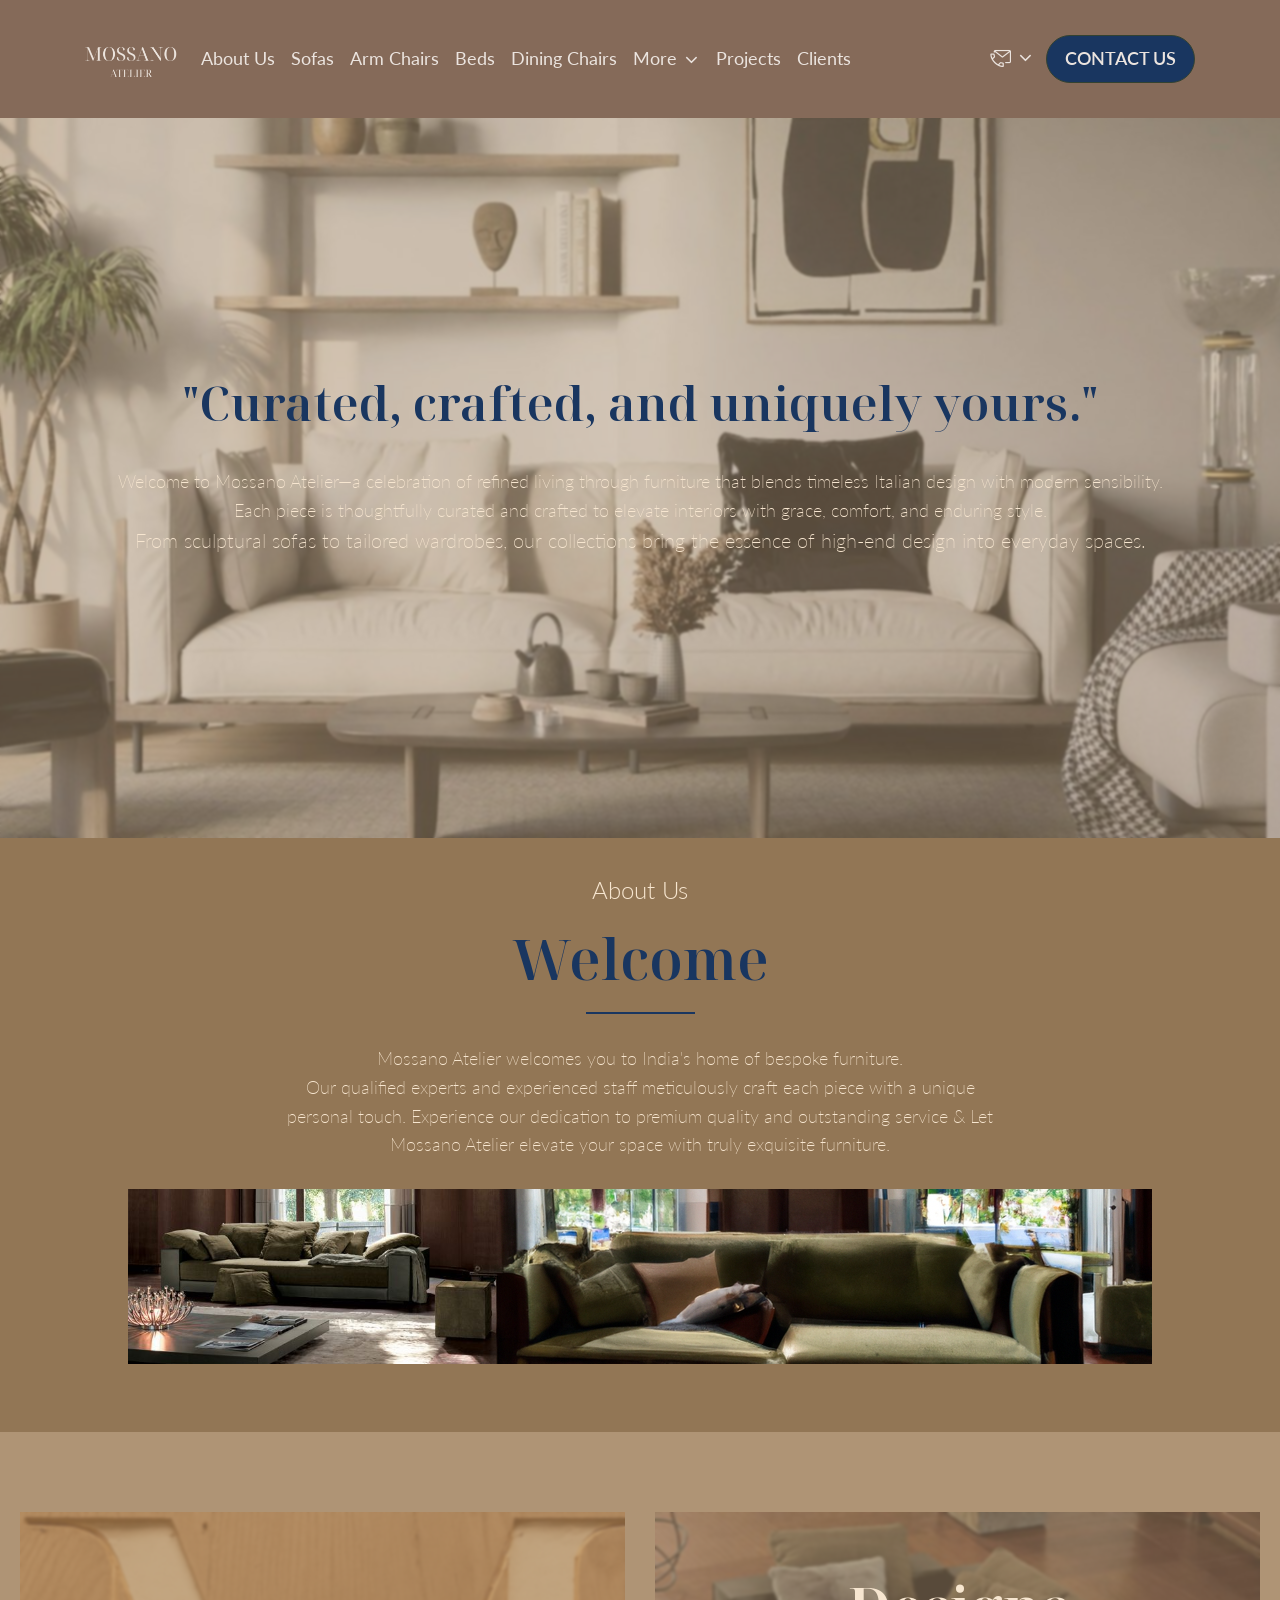
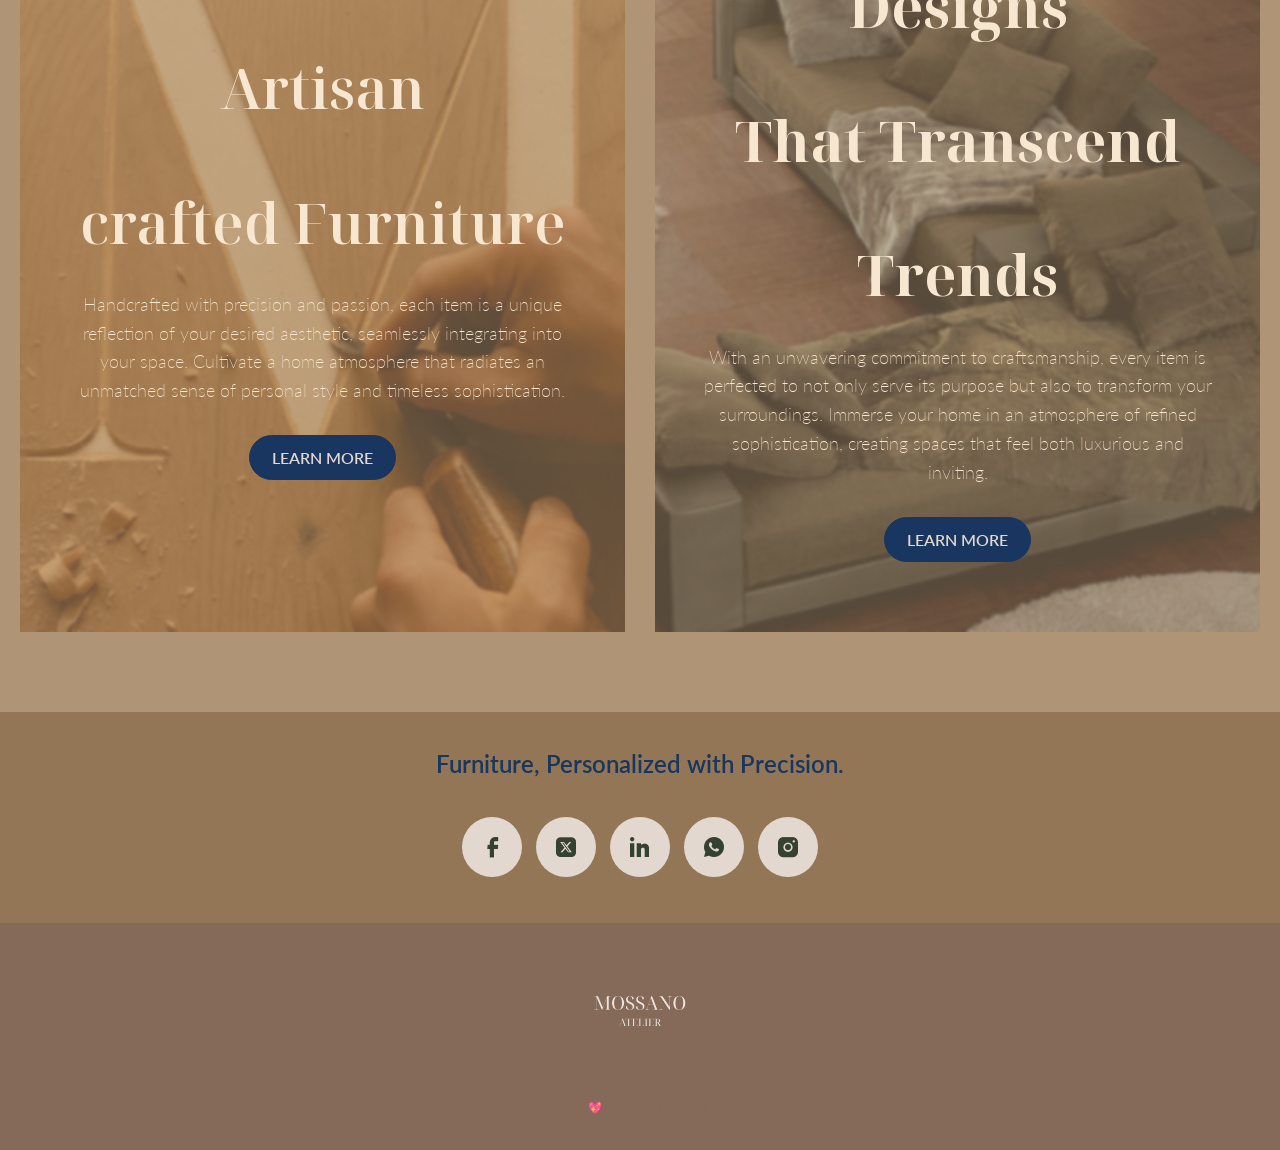
==== commit 0d9f1589: "update text center" ====
--- a/index.html
+++ b/index.html
@@ -463,14 +463,13 @@
                                                 <div
                                                     class="kmb-widget-banner-content kmb-widget-banner-content-bg py-6 md_py-10 md_px-6 w-full relative z-10">
                                                     <div class="kmb-widget-aligment-wrap"><!--[--><!--[-->
-                                                        <h1 class="kmb-widget-rich-text kmb-widget-title kmb-widget-title-h1 kmb-widget-title-no-divider kmb-banner-title"
+                                                        <h1 class="kmb-widget-rich-text kmb-widget-title kmb-widget-title-h1 kmb-widget-title-no-divider kmb-banner-title text-center"
                                                             data-max-chars="150"><span
                                                                 class="kmb-live-tag-label kmb-rich-text-paragraph"
                                                                 dir=""><span class="kmb-color-tag-label kmb-rich-text"
                                                                     style="color: #193660; font-size: 48px; font-family: var(--NotoSerifDisplay)"
                                                                     data-text-size="48px"
-                                                                    data-text-family="var(--NotoSerifDisplay)">"Curated,
-                                                                    crafted, and uniquely yours."</span></span></h1>
+                                                                    data-text-family="var(--NotoSerifDisplay)">"Curated, crafted, and uniquely yours."</span></span></h1>
                                                         <div class="kmb-widget-rich-text kmb-widget-description kmb-widget-text-body2 kmb-banner-description"
                                                             data-max-chars="1200">
                                                             <p class="kmb-live-tag-label kmb-rich-text-paragraph"
@@ -688,8 +687,7 @@
                             <div class="text-center kmb-widget-col-group">
                                 <h2 class="kmb-widget-rich-text kmb-widget-title-h4" data-max-chars="150"><span
                                         class="kmb-live-tag-label kmb-rich-text-paragraph" dir=""><span
-                                            class="kmb-color-tag-label" style="color: #193660">Furniture, Personalized
-                                            with Precision.</span></span></h2>
+                                            class="kmb-color-tag-label" style="color: #193660">Furniture, Personalized with Precision.</span></span></h2>
                             </div>
                             <div class="text-center">
                                 <ul
